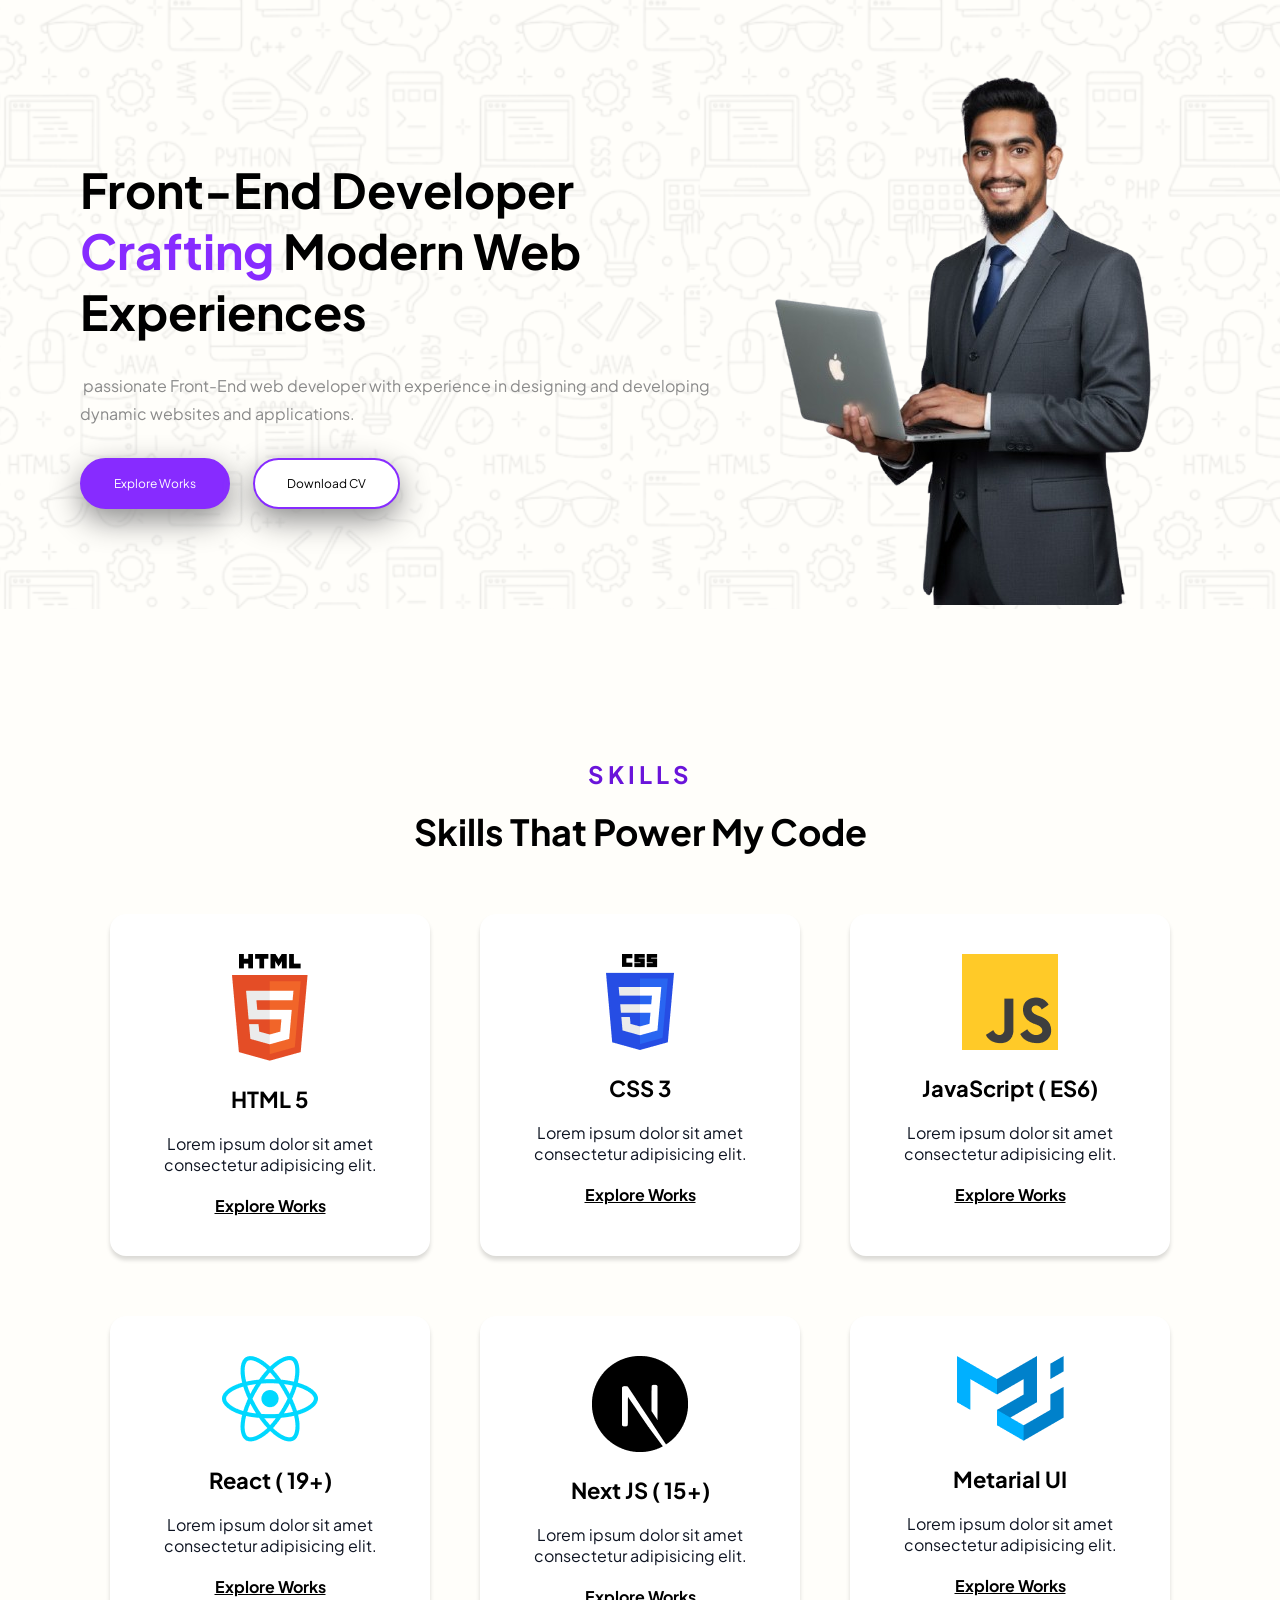
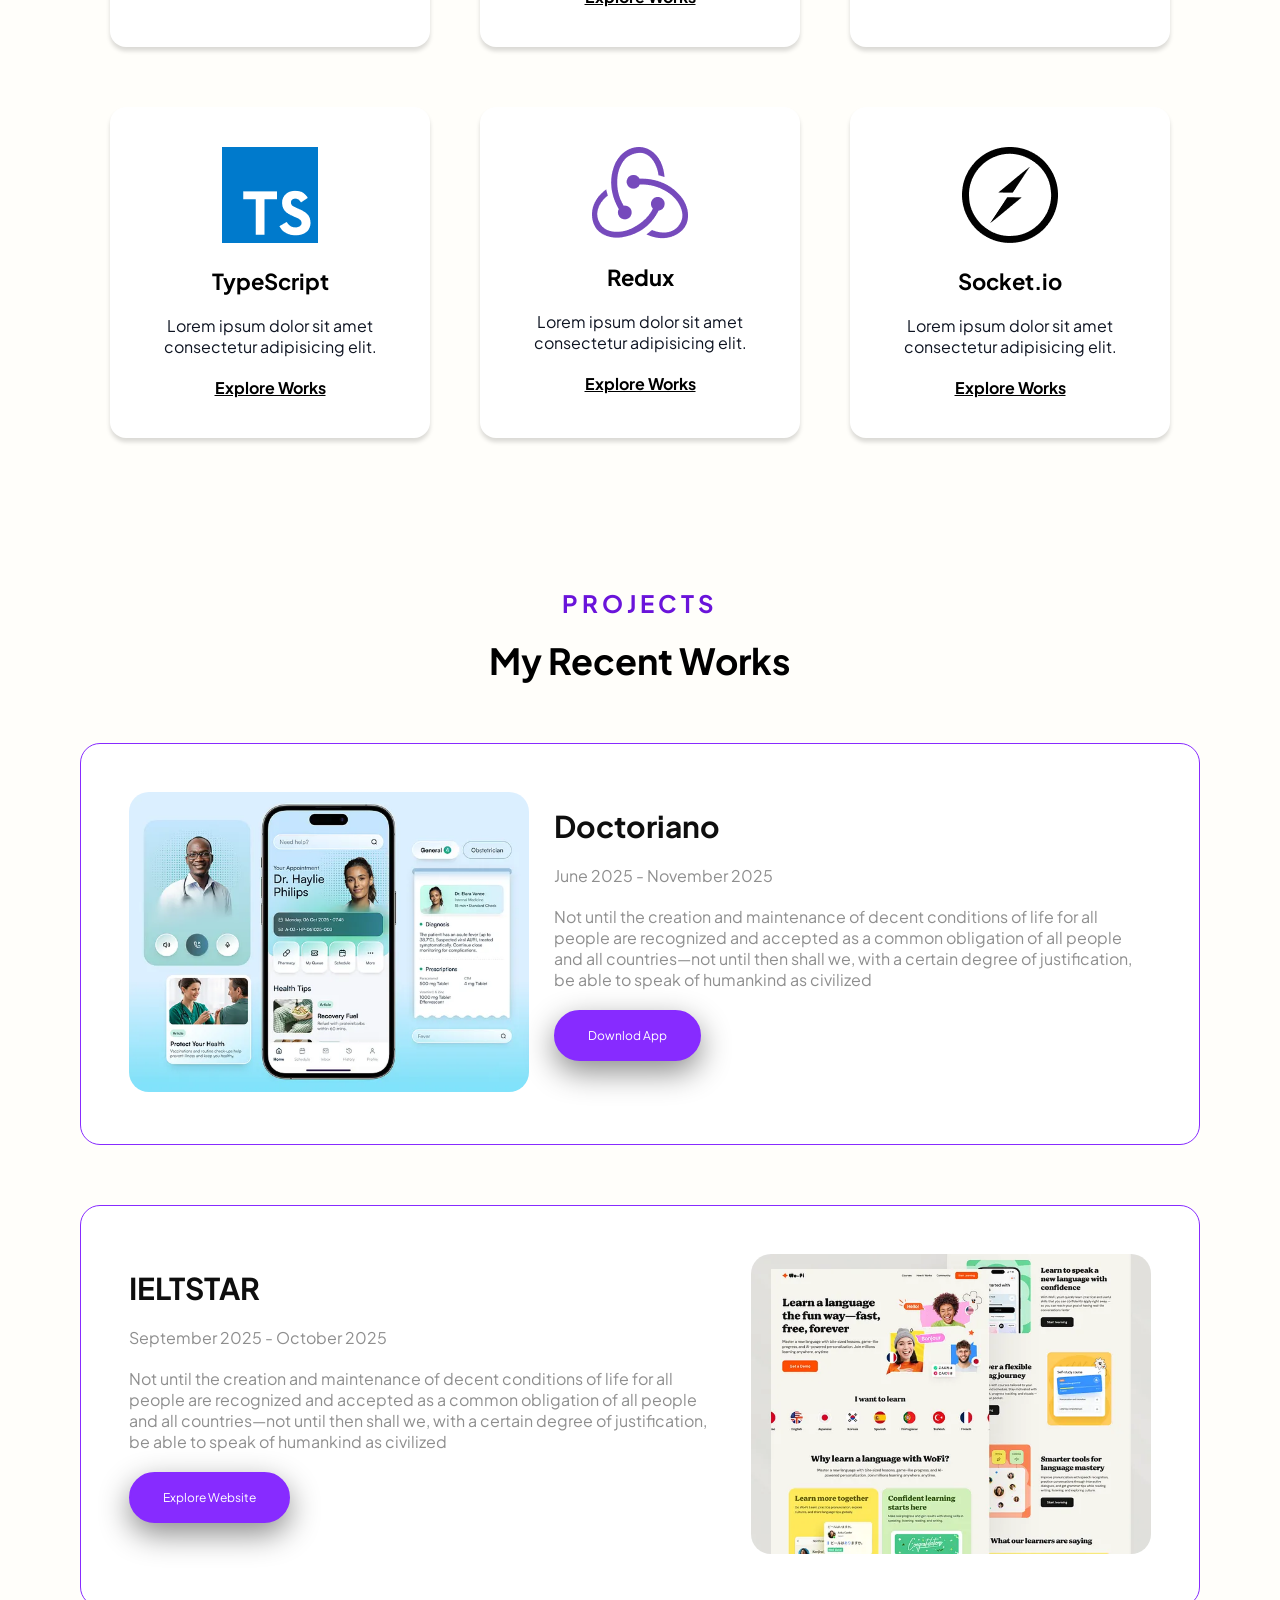
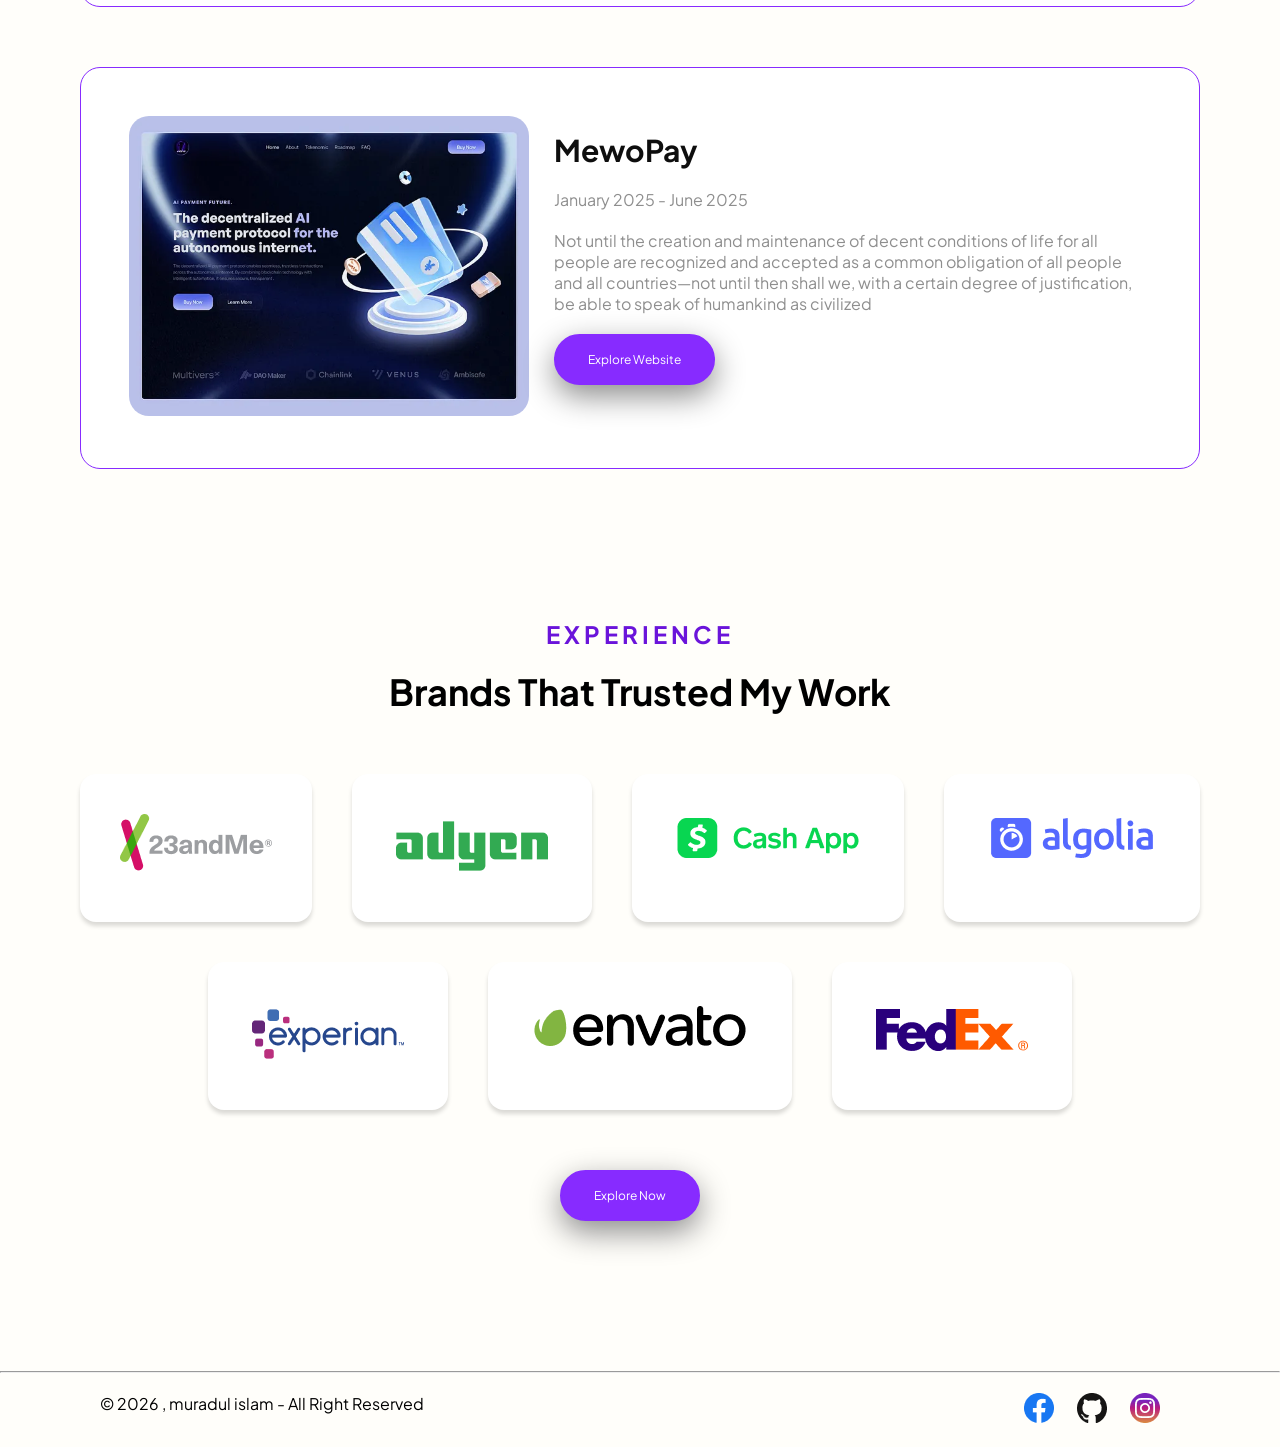
==== index.html @ f036a7f6 "./ added in CSS link" ====
<!doctype html>
<html lang="en">
  <head>
    <meta charset="UTF-8" />
    <meta name="viewport" content="width=device-width, initial-scale=1.0" />
    <title>Muradul Islam | Home</title>

    <link rel="preconnect" href="https://fonts.googleapis.com" />
    <link rel="preconnect" href="https://fonts.gstatic.com" crossorigin />
    <link
      href="https://fonts.googleapis.com/css2?family=Plus+Jakarta+Sans:ital,wght@0,200..800;1,200..800&display=swap"
      rel="stylesheet"
    />

    <link rel="stylesheet" href="./styles/style.css" />
  </head>
  <body>
    <!-- hero section -->

    <div id="hero">
      <div id="hero-container" class="container">
        <div id="hero-contant">
          <h1>
            Front-End Developer <span>Crafting</span> Modern Web Experiences
          </h1>

          <p>
             passionate Front-End web developer with experience in designing and
            developing dynamic websites and applications.
          </p>

          <div class="hero-btn">
            <button class="btn">Explore Works</button>
            <button class="btn btn-white">Download CV</button>
          </div>
        </div>

        <div id="hero-img">
          <img src="images/me.png" alt="" />
        </div>
      </div>
    </div>

    <!-- skill section -->

    <div id="skill">
      <div id="skill-container" class="container">
        <div class="heading">
          <h4>skills</h4>
          <h2>Skills That Power My Code</h2>
        </div>

        <div class="card-box">
          <div class="card">
            <img src="/images/html.png" alt="" />
            <h3>HTML 5</h3>
            <p>Lorem ipsum dolor sit amet consectetur adipisicing elit.</p>
            <a href="">Explore Works</a>
          </div>

          <div class="card">
            <img src="/images/css.png" alt="" />
            <h3>CSS 3</h3>
            <p>Lorem ipsum dolor sit amet consectetur adipisicing elit.</p>
            <a href="">Explore Works</a>
          </div>

          <div class="card">
            <img src="/images/js.png" alt="" />
            <h3>JavaScript ( ES6)</h3>
            <p>Lorem ipsum dolor sit amet consectetur adipisicing elit.</p>
            <a href="">Explore Works</a>
          </div>
        </div>

        <div class="card-box">
          <div class="card">
            <img src="/images/react.png" alt="" />
            <h3>React ( 19+)</h3>
            <p>Lorem ipsum dolor sit amet consectetur adipisicing elit.</p>
            <a href="">Explore Works</a>
          </div>

          <div class="card">
            <img src="/images/next.png" alt="" />
            <h3>Next JS ( 15+)</h3>
            <p>Lorem ipsum dolor sit amet consectetur adipisicing elit.</p>
            <a href="">Explore Works</a>
          </div>

          <div class="card">
            <img src="/images/mui.png" alt="" />
            <h3>Metarial UI</h3>
            <p>Lorem ipsum dolor sit amet consectetur adipisicing elit.</p>
            <a href="">Explore Works</a>
          </div>
        </div>

        <div class="card-box">
          <div class="card">
            <img src="/images/typescript.png" alt="" />
            <h3>TypeScript</h3>
            <p>Lorem ipsum dolor sit amet consectetur adipisicing elit.</p>
            <a href="">Explore Works</a>
          </div>

          <div class="card">
            <img src="/images/redux.png" alt="" />
            <h3>Redux</h3>
            <p>Lorem ipsum dolor sit amet consectetur adipisicing elit.</p>
            <a href="">Explore Works</a>
          </div>

          <div class="card">
            <img src="/images/socket.png" alt="" />
            <h3>Socket.io</h3>
            <p>Lorem ipsum dolor sit amet consectetur adipisicing elit.</p>
            <a href="">Explore Works</a>
          </div>
        </div>
      </div>
    </div>

    <!-- project section -->

    <div id="project">
      <div id="project-container" class="container">
        <div class="heading">
          <h4>Projects</h4>
          <h2>My Recent Works</h2>
        </div>

        <div class="project-box">
          <div class="project-card">
            <div class="project-img">
              <img src="/images/project-doctoriano.png" alt="" />
            </div>

            <div class="project-content">
              <h3>Doctoriano</h3>
              <p>June 2025 - November 2025</p>
              <p>
                Not until the creation and maintenance of decent conditions of
                life for all people are recognized and accepted as a common
                obligation of all people and all countries—not until then shall
                we, with a certain degree of justification, be able to speak of
                humankind as civilized
              </p>

              <button class="btn">Downlod App</button>
            </div>
          </div>

          <div class="project-card">
            <div class="project-content">
              <h3>IELTSTAR</h3>
              <p>September 2025 - October 2025</p>
              <p>
                Not until the creation and maintenance of decent conditions of
                life for all people are recognized and accepted as a common
                obligation of all people and all countries—not until then shall
                we, with a certain degree of justification, be able to speak of
                humankind as civilized
              </p>

              <button class="btn">Explore Website</button>
            </div>

            <div class="project-img">
              <img src="/images/project-ieltstar.png" alt="" />
            </div>
          </div>

          <div class="project-card">
            <div class="project-img">
              <img src="/images/project-mewopay.png" alt="" />
            </div>

            <div class="project-content">
              <h3>MewoPay</h3>
              <p>January 2025 - June 2025</p>
              <p>
                Not until the creation and maintenance of decent conditions of
                life for all people are recognized and accepted as a common
                obligation of all people and all countries—not until then shall
                we, with a certain degree of justification, be able to speak of
                humankind as civilized
              </p>

              <button class="btn">Explore Website</button>
            </div>
          </div>
        </div>
      </div>
    </div>

    <!-- experience section -->

    <div id="experience">
      <div id="experience-container" class="container">
        <div class="heading">
          <h4>Experience</h4>
          <h2>Brands That Trusted My Work</h2>
        </div>

        <div class="company-card">
          <div class="brands">
            <img src="/images/brands-1.png" alt="" />
          </div>
          <div class="brands">
            <img src="/images/brands-2.png" alt="" />
          </div>
          <div class="brands">
            <img src="/images/brands-3.png" alt="" />
          </div>
          <div class="brands">
            <img src="/images/brands-4.png" alt="" />
          </div>
          <div class="brands">
            <img src="/images/brands-5.png" alt="" />
          </div>
          <div class="brands">
            <img src="/images/brands-6.png" alt="" />
          </div>
          <div class="brands">
            <img src="/images/brands-7.png" alt="" />
          </div>
        </div>

        <div class="btn-container">
          <button class="btn">Explore Now</button>
        </div>
      </div>
    </div>

    <hr>
    <!-- footer section -->

    <div id="footer">
      <div id="footer-container" class="container">
        <div class="footer-p">
          <p>© 2026 , muradul islam - All Right Reserved</p>
        </div>

        <div class="footer-img">
          <img src="/images/icon-fb.png" alt="" />
          <img src="/images/icon-github.png" alt="" />
          <img src="/images/icon-instagram.png" alt="" />
        </div>
      </div>
    </div>
  </body>
</html>
---- styles/style.css ----
* {
    margin: 0px;
    padding: 0px;
    font-family: "Plus Jakarta Sans", sans-serif;
    box-sizing: border-box;
}

body {
    background-color: #FFFEFA;
    
}


/* common class */
.btn {
    padding: 16px 32px;
    background-color: #872BFF;
    border: none;
    border-radius: 28px;
    font-weight: 600px;
    font-size: 12px;
    color: white;
    box-shadow: 0 11px 31px 0 #8C8C8C;
    cursor: pointer;
    margin-right: 20px;
    border: 2px solid #872BFF;

    transition: all 0.5s;
}

.btn:hover {
    background-color: white;
    color: black;
    
}


.btn-white {
    background-color: white;
    color: black;
    border: 2px solid #872BFF;
}


.container {
    width: 87.5%;
    margin: 0 auto;
}

.heading {
    margin-bottom: 60px;
    text-align: center;
}

.heading h4 {
    font-weight: 300px;
    font-size: 24px;
    color: #6A14DA;
    letter-spacing: 4px;
    text-transform: uppercase;
    margin-bottom: 20px;
}

.heading h2 {
    font-weight: bold;
    font-size: 36px;
}


.card-box {
    display: flex;
    justify-content: space-evenly;
    gap: 20px;
    margin-bottom: 60px;
}


.card {
    background-color: white;
    /* border: 1px solid red; */
    padding: 40px;
    text-align: center;
    width: 320px;
    box-shadow: 0 4px 4px #00000025;
    border-radius: 16px;

}

.card *{
    margin-bottom: 20px;
}

.card h3 {
    font-weight: bolder;
    font-size: 22px;
}

.card p {
    font-size: 16px;
    color: #0D1321;
}

.card a {
    color: black;
    font-weight: bold;
}

.project-card {
    display: flex;
    padding: 48px;
    align-items: center;
    gap: 25px;
    background-color: white;
    border: 1px solid #872BFF;
    border-radius: 20px;
    margin-bottom: 60px;
}

.project-img img {
    width: 400px;
    border-radius: 20px;
}

.project-content h3 {
    font-size: 30px;
    font-weight: bold;
    color: #0E0E0E;
}

.project-content p {
    color: #0E0E0E78;
}

.project-content * {
    margin-bottom: 20px;
}

.brands {
    padding: 40px;
    background-color: white;
    box-shadow: 0 4px 4px #00000025;
    border-radius: 16px;
    
    
}



#hero {
    /* margin */
    margin-bottom: 150px;

    /* padding */
    padding-top: 20px;
    background-image: url("/images/Hero-bg.png");
    background-size: 700px;
}

#hero-container {
    display: flex;
    align-items: end;
    justify-content: space-between;
    width: 87.5%;
    gap: 20px;
    /* background: yellow;
    margin-left: auto;
    margin-right: auto; */
    margin: 0 auto;
    padding-right: 20px;
}

#hero-contant {
    padding-bottom: 100px;
}   

#hero-contant h1 {
    font-size: 48px;
    margin-bottom: 30px;
    
}

#hero-contant h1 span {
    color: #872BFF;
}

#hero-contant p {
    font-size: 16px;
    font-weight: 600px;
    line-height: 28px;
    color: #8A8A8A;
    margin-bottom: 30px;
}

#hero-contant img {
    width: 500px;
    vertical-align: middle;
}

#skill ,#project ,#experience {
    margin-bottom: 150px;
}

#footer-container {
    display: flex;
    justify-content: space-between;
    padding: 20px;
}

.company-card {
    display: flex;
    gap: 40px;
    justify-content: center;
    flex-wrap: wrap;
}

.btn-container {
    text-align: center;
    margin-top: 60px;
    
}

.footer-img img {
    margin-right: 20px;
}
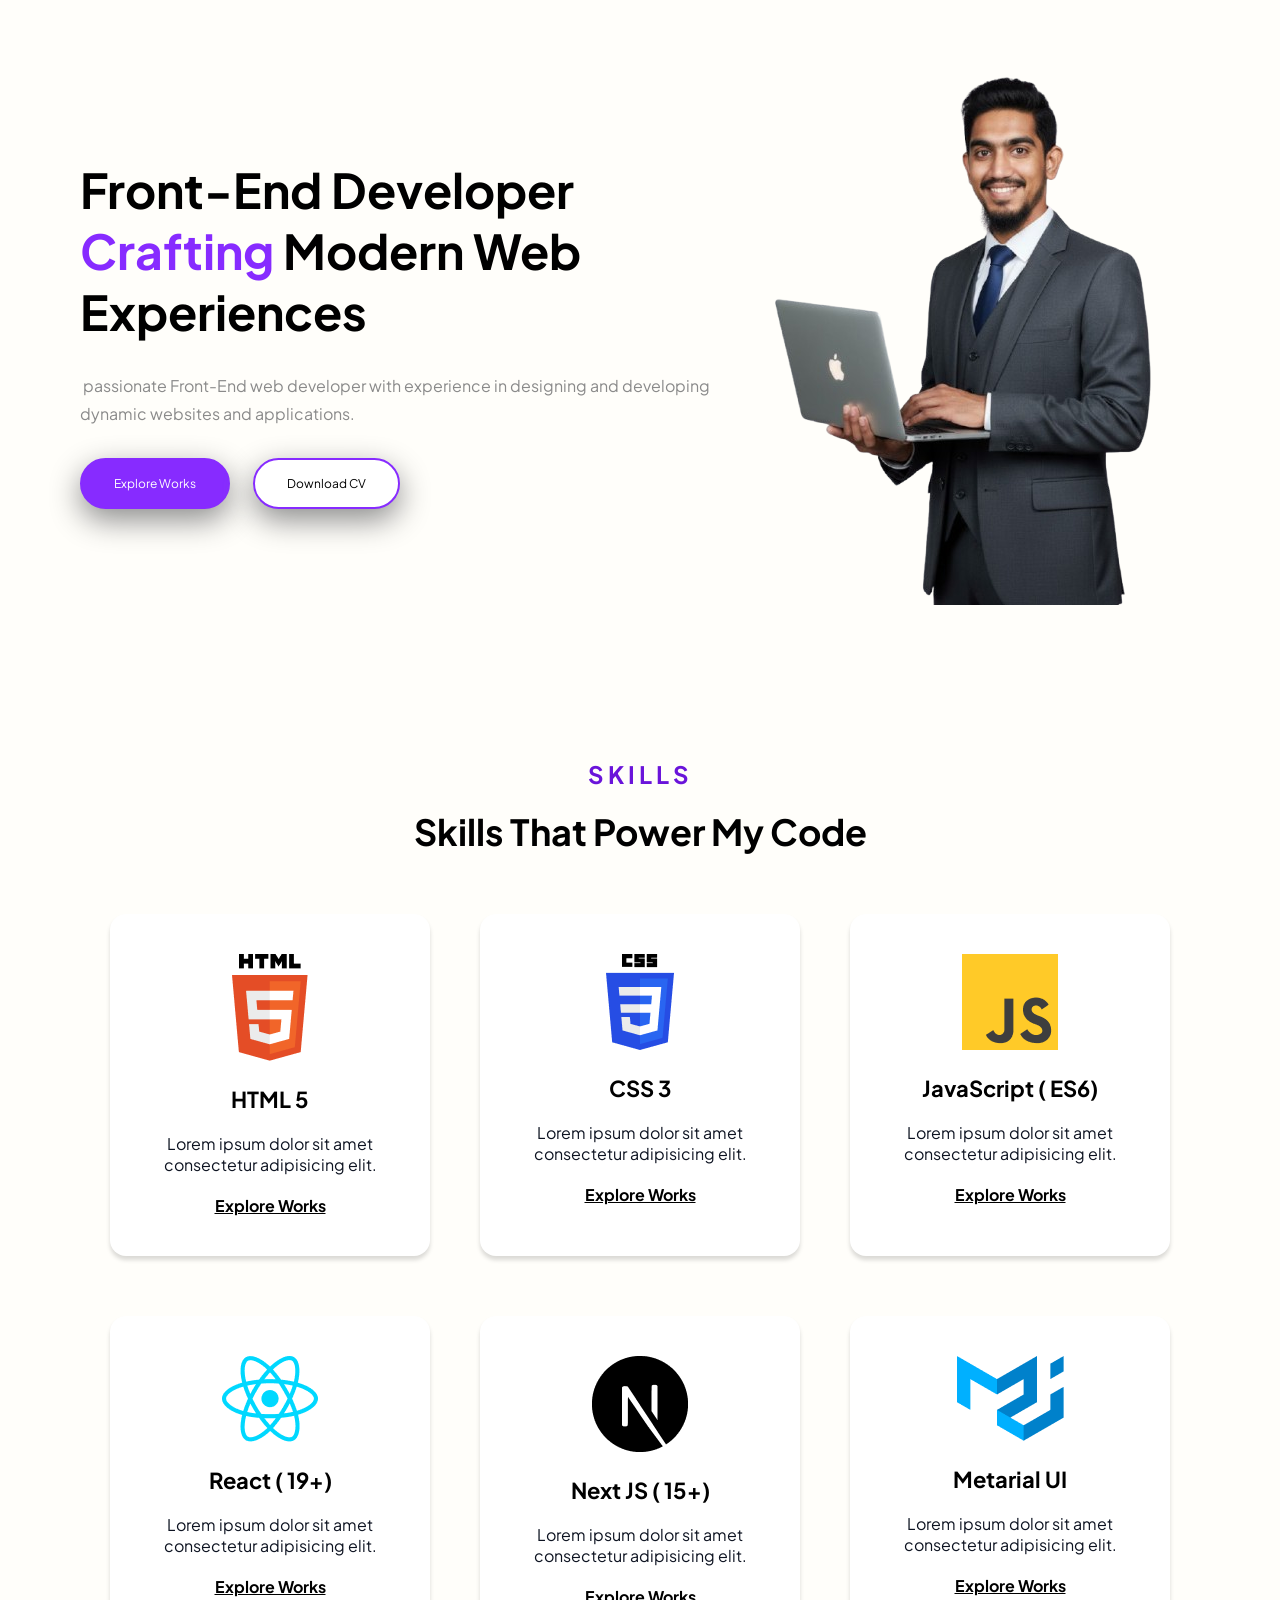
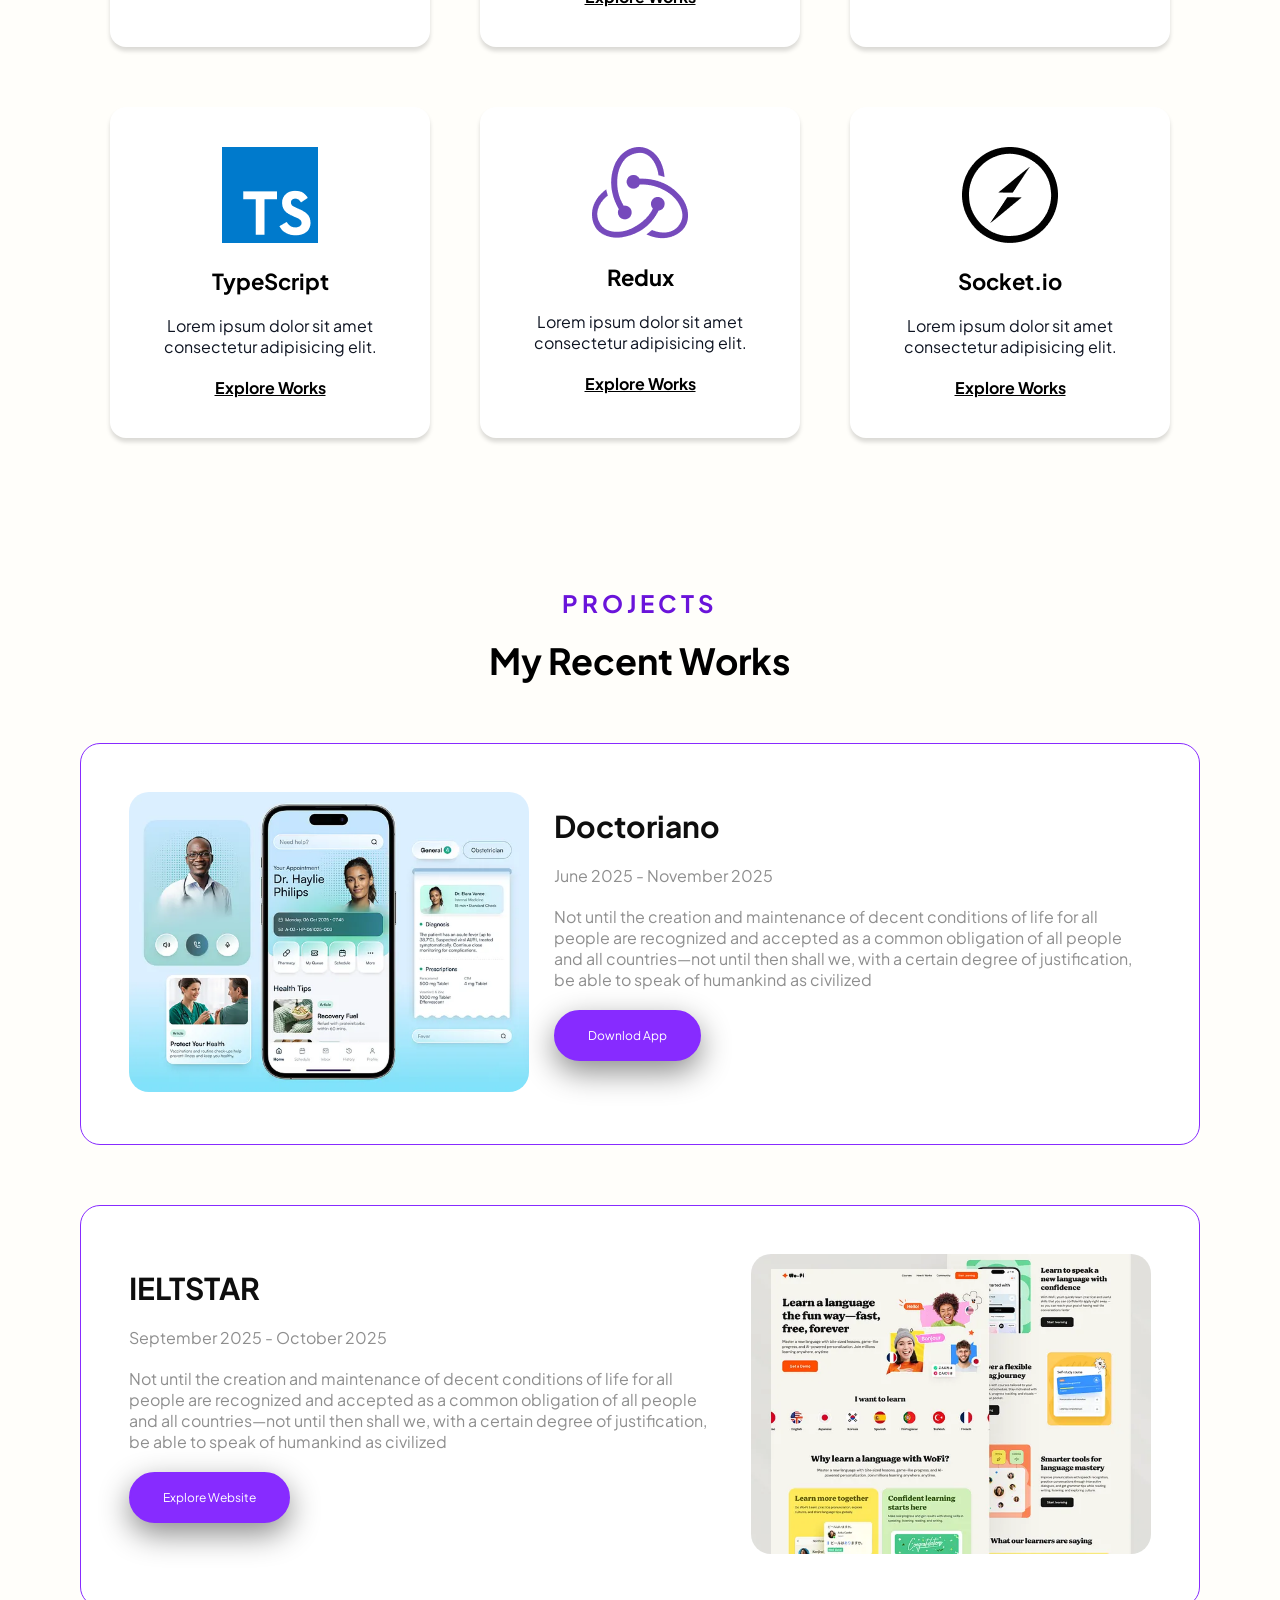
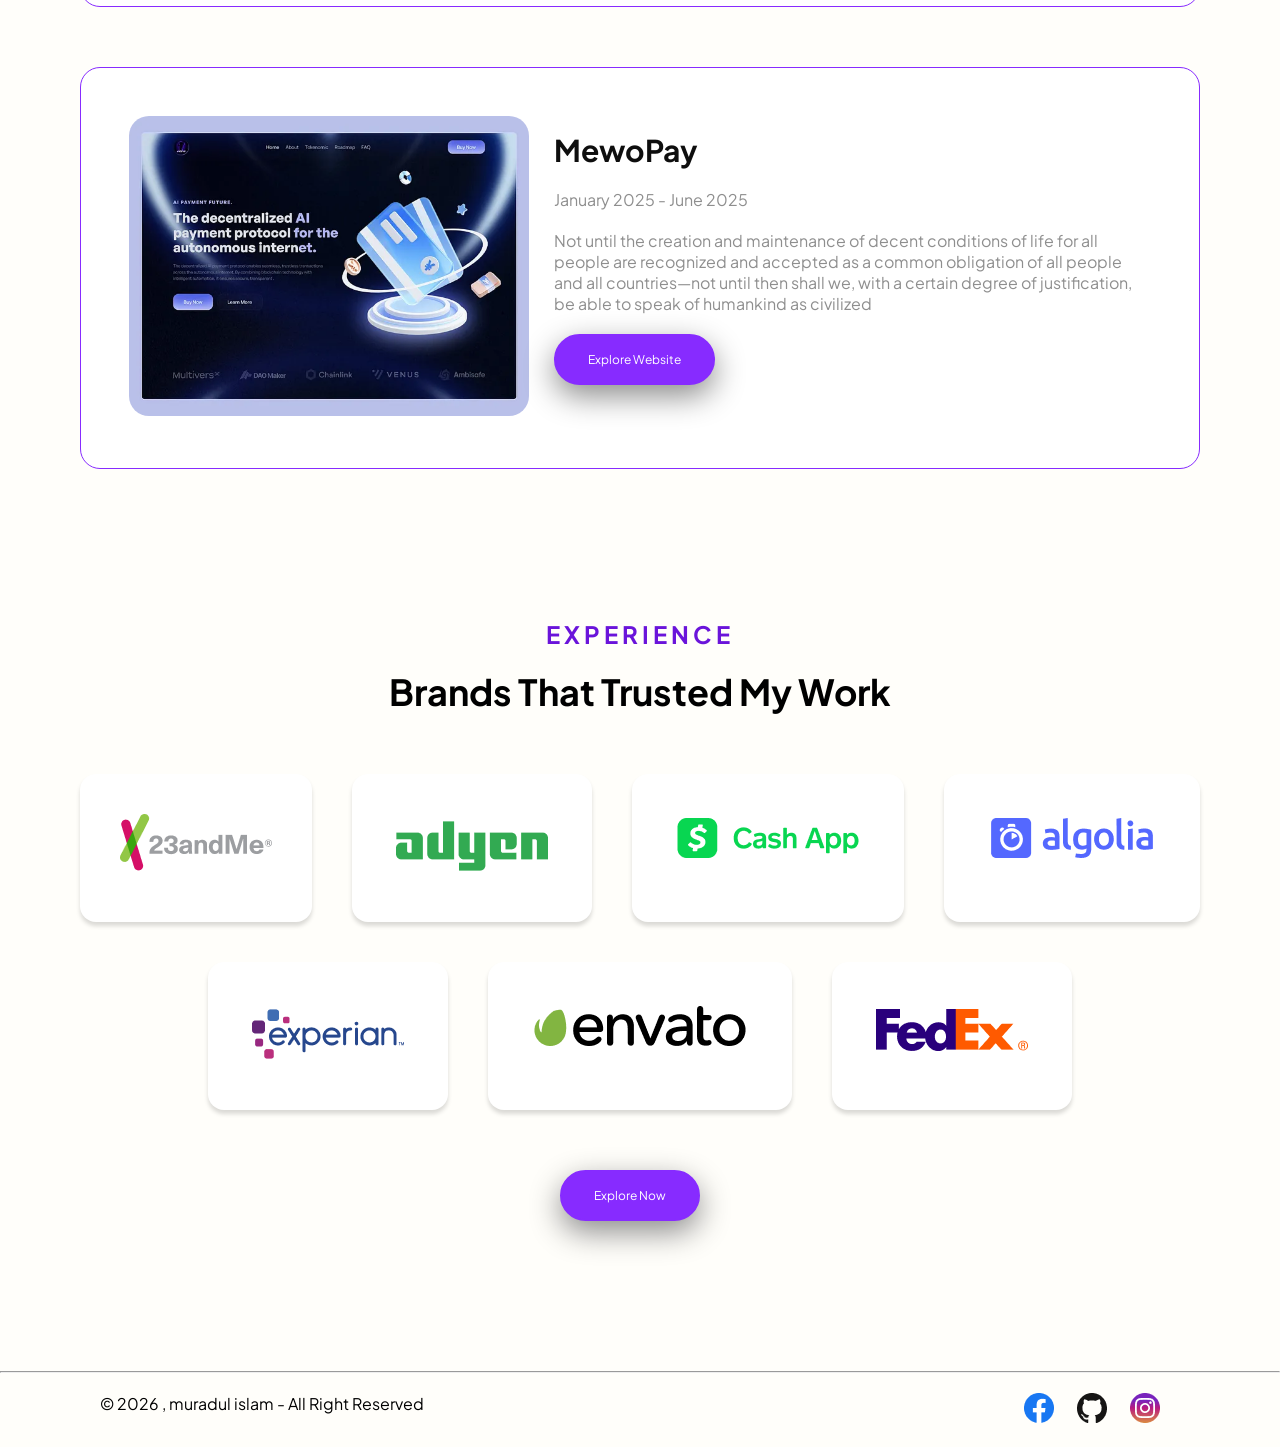
==== commit f4855e9f: "./ added hero-bg" ====
--- a/index.html
+++ b/index.html
@@ -36,7 +36,7 @@
         </div>
 
         <div id="hero-img">
-          <img src="images/me.png" alt="" />
+          <img src="./images/me.png" alt="" />
         </div>
       </div>
     </div>
@@ -52,21 +52,21 @@
 
         <div class="card-box">
           <div class="card">
-            <img src="/images/html.png" alt="" />
+            <img src="./images/html.png" alt="" />
             <h3>HTML 5</h3>
             <p>Lorem ipsum dolor sit amet consectetur adipisicing elit.</p>
             <a href="">Explore Works</a>
           </div>
 
           <div class="card">
-            <img src="/images/css.png" alt="" />
+            <img src="./images/css.png" alt="" />
             <h3>CSS 3</h3>
             <p>Lorem ipsum dolor sit amet consectetur adipisicing elit.</p>
             <a href="">Explore Works</a>
           </div>
 
           <div class="card">
-            <img src="/images/js.png" alt="" />
+            <img src="./images/js.png" alt="" />
             <h3>JavaScript ( ES6)</h3>
             <p>Lorem ipsum dolor sit amet consectetur adipisicing elit.</p>
             <a href="">Explore Works</a>
@@ -75,21 +75,21 @@
 
         <div class="card-box">
           <div class="card">
-            <img src="/images/react.png" alt="" />
+            <img src="./images/react.png" alt="" />
             <h3>React ( 19+)</h3>
             <p>Lorem ipsum dolor sit amet consectetur adipisicing elit.</p>
             <a href="">Explore Works</a>
           </div>
 
           <div class="card">
-            <img src="/images/next.png" alt="" />
+            <img src="./images/next.png" alt="" />
             <h3>Next JS ( 15+)</h3>
             <p>Lorem ipsum dolor sit amet consectetur adipisicing elit.</p>
             <a href="">Explore Works</a>
           </div>
 
           <div class="card">
-            <img src="/images/mui.png" alt="" />
+            <img src="./images/mui.png" alt="" />
             <h3>Metarial UI</h3>
             <p>Lorem ipsum dolor sit amet consectetur adipisicing elit.</p>
             <a href="">Explore Works</a>
@@ -98,21 +98,21 @@
 
         <div class="card-box">
           <div class="card">
-            <img src="/images/typescript.png" alt="" />
+            <img src="./images/typescript.png" alt="" />
             <h3>TypeScript</h3>
             <p>Lorem ipsum dolor sit amet consectetur adipisicing elit.</p>
             <a href="">Explore Works</a>
           </div>
 
           <div class="card">
-            <img src="/images/redux.png" alt="" />
+            <img src="./images/redux.png" alt="" />
             <h3>Redux</h3>
             <p>Lorem ipsum dolor sit amet consectetur adipisicing elit.</p>
             <a href="">Explore Works</a>
           </div>
 
           <div class="card">
-            <img src="/images/socket.png" alt="" />
+            <img src="./images/socket.png" alt="" />
             <h3>Socket.io</h3>
             <p>Lorem ipsum dolor sit amet consectetur adipisicing elit.</p>
             <a href="">Explore Works</a>
@@ -133,7 +133,7 @@
         <div class="project-box">
           <div class="project-card">
             <div class="project-img">
-              <img src="/images/project-doctoriano.png" alt="" />
+              <img src="./images/project-doctoriano.png" alt="" />
             </div>
 
             <div class="project-content">
@@ -167,13 +167,13 @@
             </div>
 
             <div class="project-img">
-              <img src="/images/project-ieltstar.png" alt="" />
+              <img src="./images/project-ieltstar.png" alt="" />
             </div>
           </div>
 
           <div class="project-card">
             <div class="project-img">
-              <img src="/images/project-mewopay.png" alt="" />
+              <img src="./images/project-mewopay.png" alt="" />
             </div>
 
             <div class="project-content">
@@ -205,25 +205,25 @@
 
         <div class="company-card">
           <div class="brands">
-            <img src="/images/brands-1.png" alt="" />
-          </div>
-          <div class="brands">
-            <img src="/images/brands-2.png" alt="" />
-          </div>
-          <div class="brands">
-            <img src="/images/brands-3.png" alt="" />
-          </div>
-          <div class="brands">
-            <img src="/images/brands-4.png" alt="" />
-          </div>
-          <div class="brands">
-            <img src="/images/brands-5.png" alt="" />
-          </div>
-          <div class="brands">
-            <img src="/images/brands-6.png" alt="" />
-          </div>
-          <div class="brands">
-            <img src="/images/brands-7.png" alt="" />
+            <img src="./images/brands-1.png" alt="" />
+          </div>
+          <div class="brands">
+            <img src="./images/brands-2.png" alt="" />
+          </div>
+          <div class="brands">
+            <img src="./images/brands-3.png" alt="" />
+          </div>
+          <div class="brands">
+            <img src="./images/brands-4.png" alt="" />
+          </div>
+          <div class="brands">
+            <img src="./images/brands-5.png" alt="" />
+          </div>
+          <div class="brands">
+            <img src="./images/brands-6.png" alt="" />
+          </div>
+          <div class="brands">
+            <img src="./images/brands-7.png" alt="" />
           </div>
         </div>
 
@@ -243,9 +243,9 @@
         </div>
 
         <div class="footer-img">
-          <img src="/images/icon-fb.png" alt="" />
-          <img src="/images/icon-github.png" alt="" />
-          <img src="/images/icon-instagram.png" alt="" />
+          <img src="./images/icon-fb.png" alt="" />
+          <img src="./images/icon-github.png" alt="" />
+          <img src="./images/icon-instagram.png" alt="" />
         </div>
       </div>
     </div>
--- a/styles/style.css
+++ b/styles/style.css
@@ -153,7 +153,7 @@
 
     /* padding */
     padding-top: 20px;
-    background-image: url("/images/Hero-bg.png");
+    background-image: url("./images/Hero-bg.png");
     background-size: 700px;
 }
 
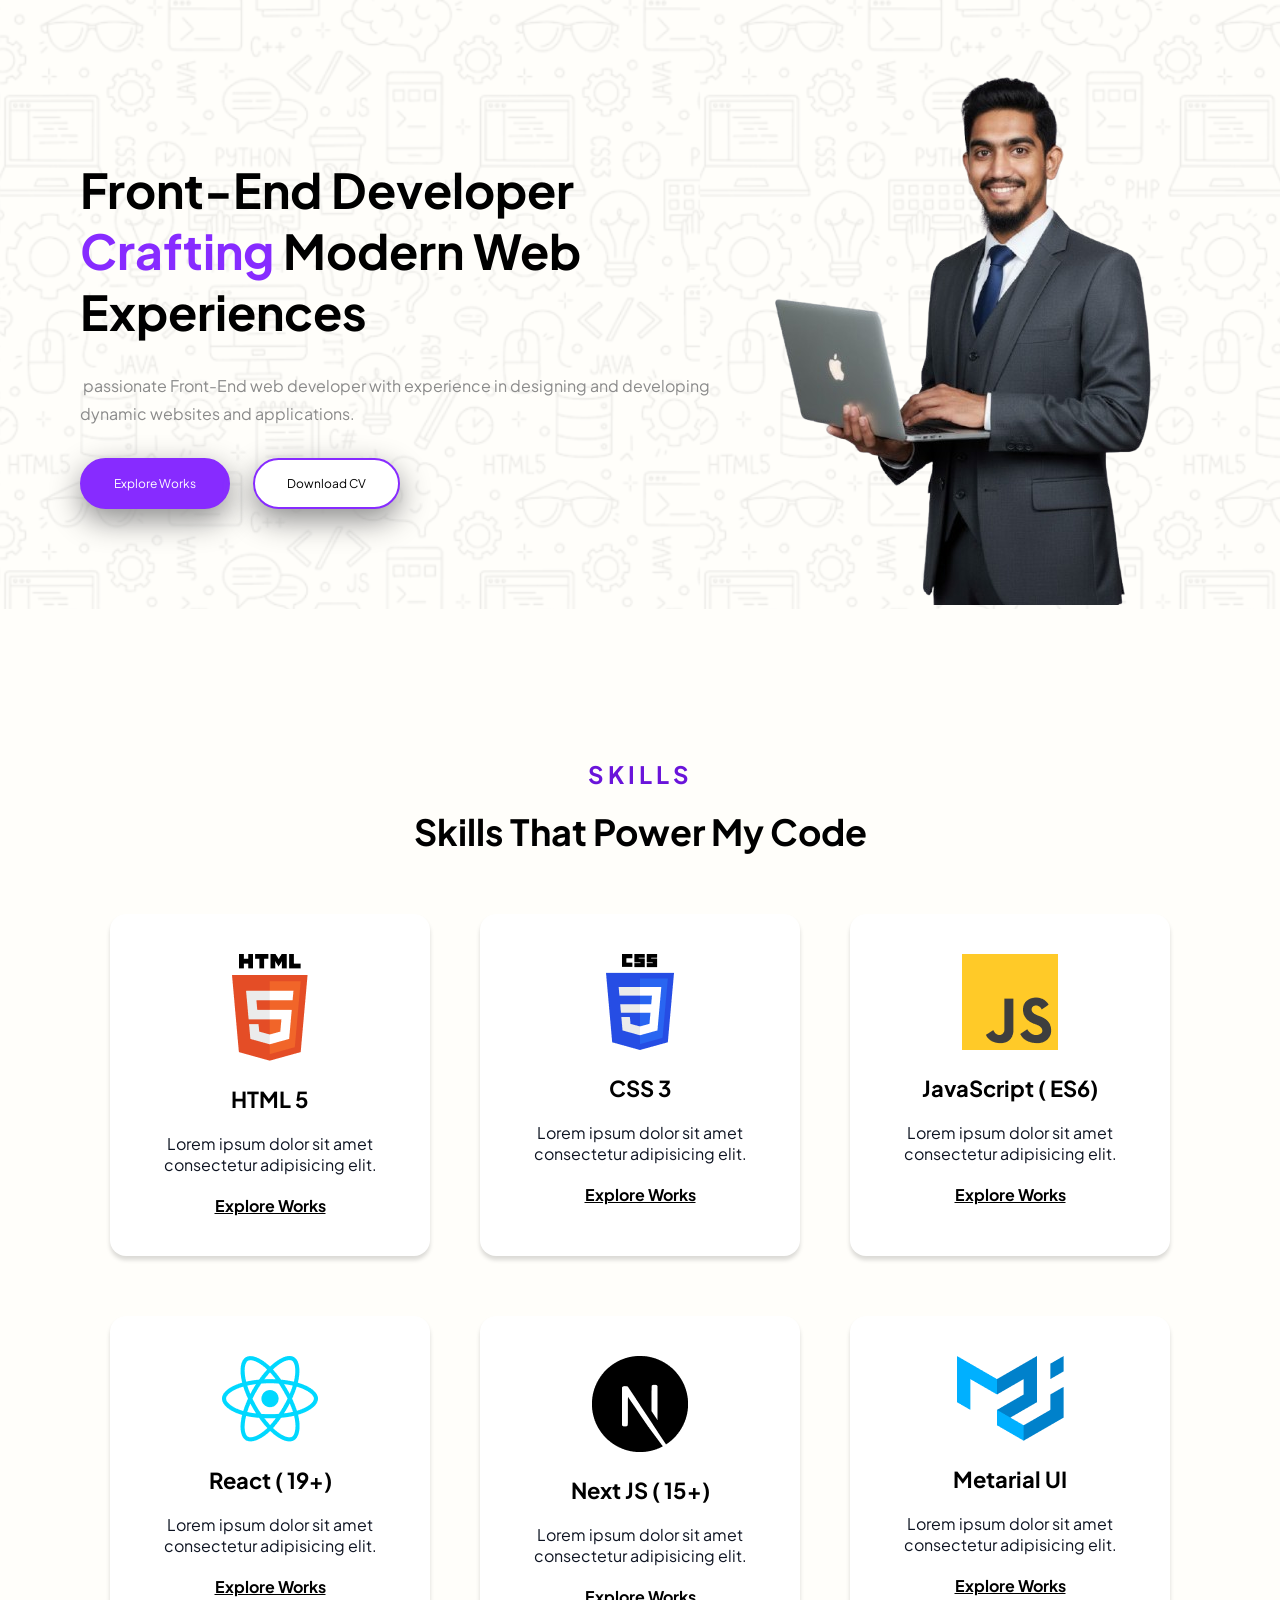
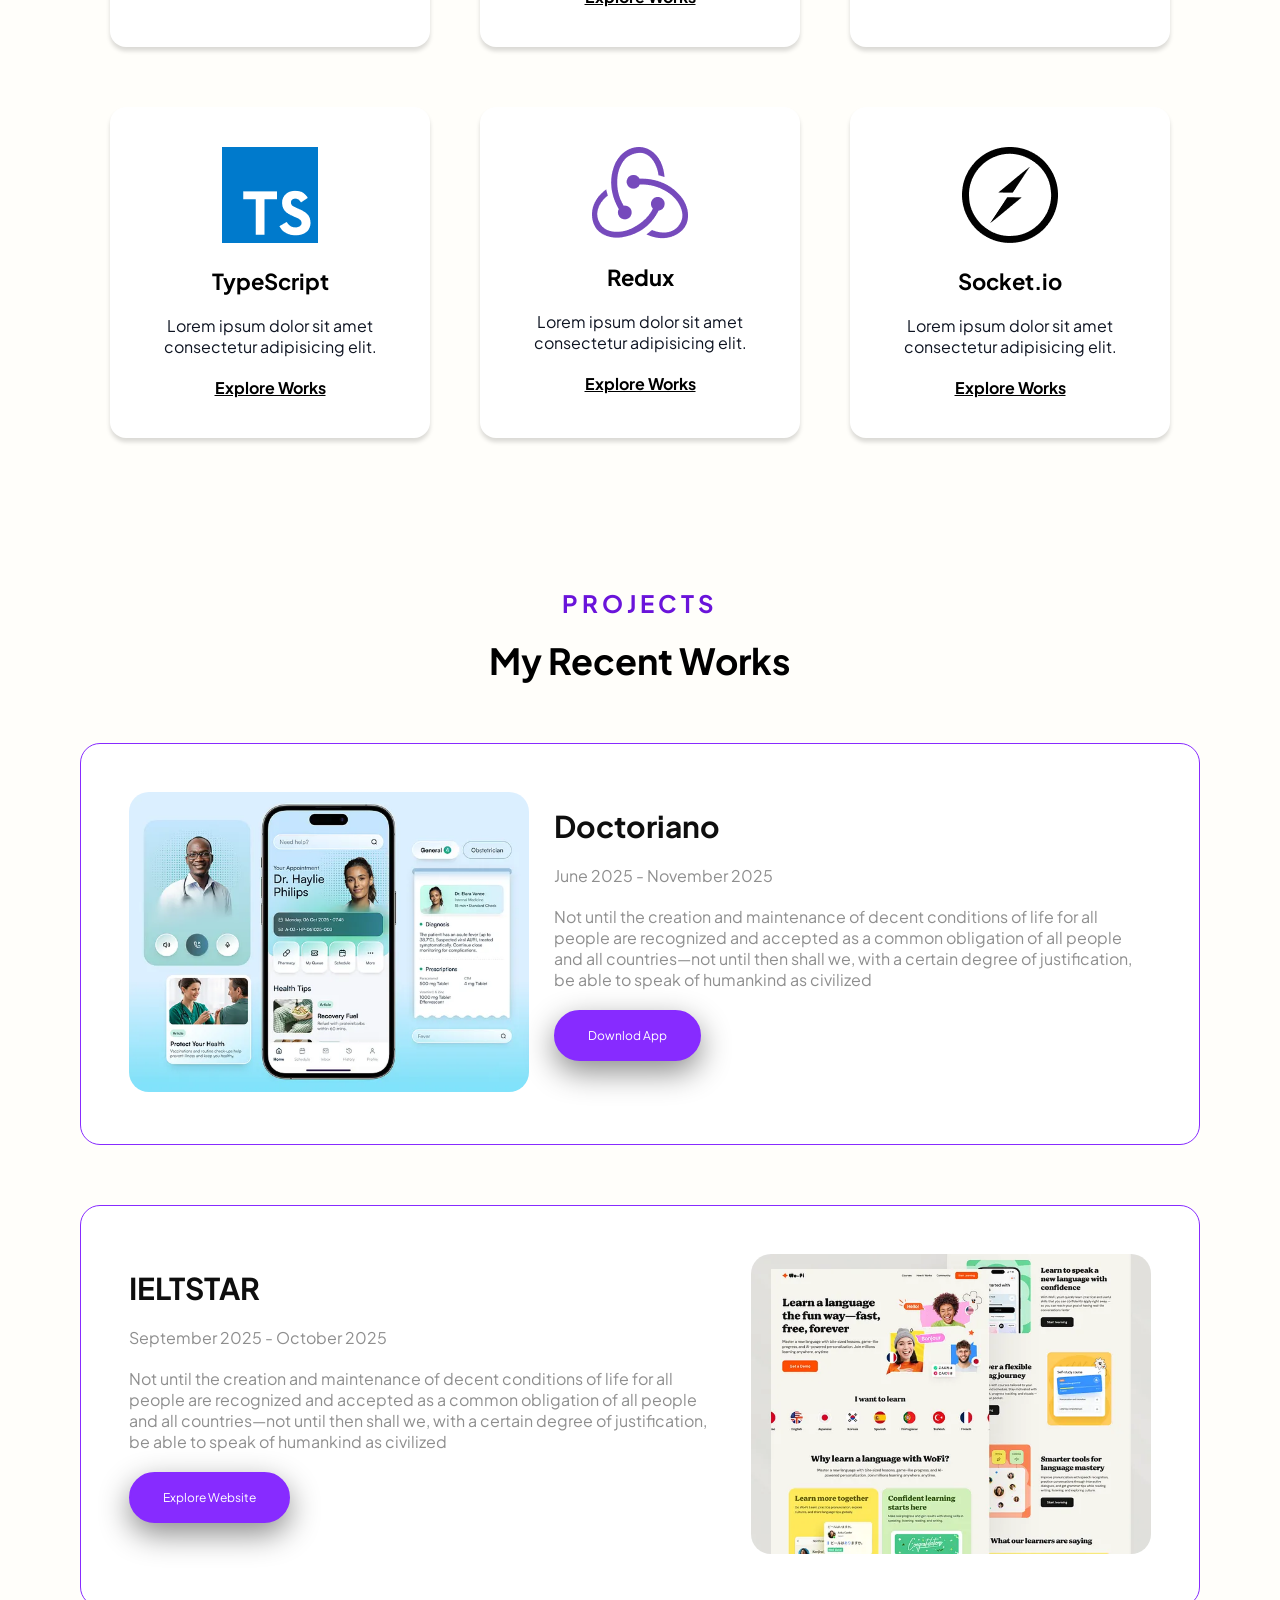
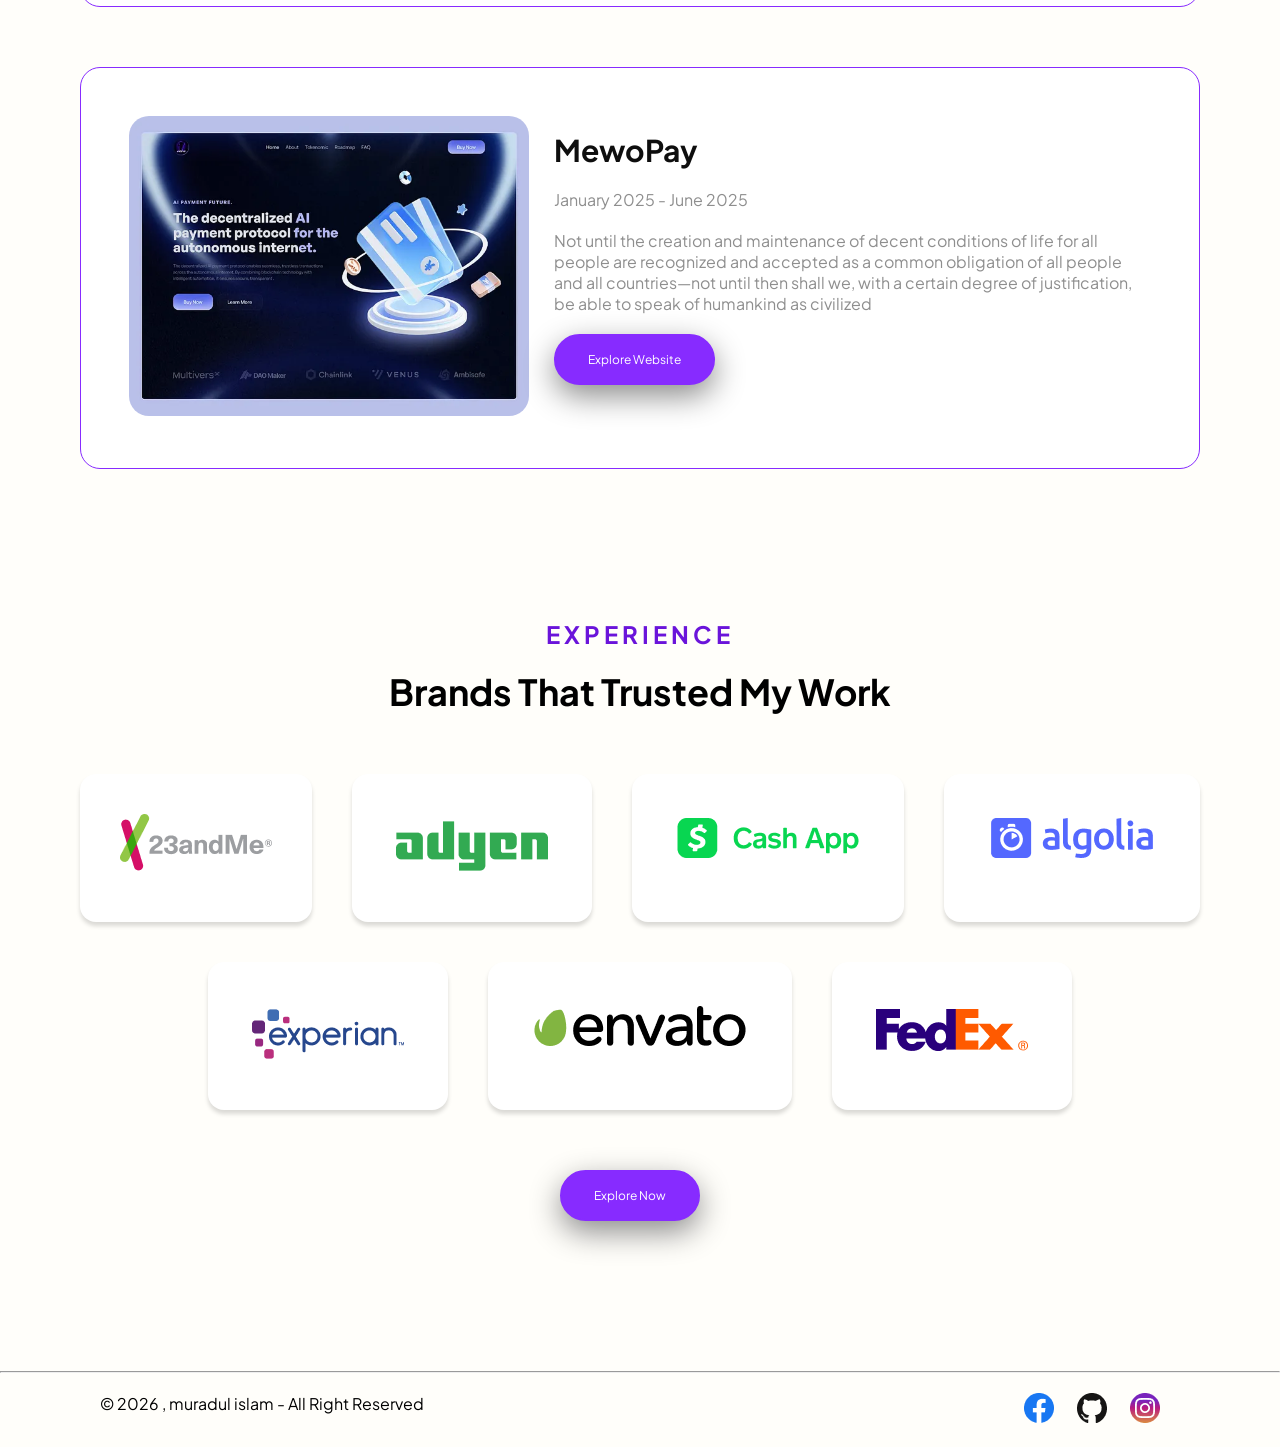
==== commit 1369f5b1: "br added after developer in hero section" ====
--- a/index.html
+++ b/index.html
@@ -21,7 +21,8 @@
       <div id="hero-container" class="container">
         <div id="hero-contant">
           <h1>
-            Front-End Developer <span>Crafting</span> Modern Web Experiences
+            Front-End Developer <br>
+             <span>Crafting</span> Modern Web Experiences
           </h1>
 
           <p>
--- a/styles/style.css
+++ b/styles/style.css
@@ -153,7 +153,7 @@
 
     /* padding */
     padding-top: 20px;
-    background-image: url("./images/Hero-bg.png");
+    background: url("../images/Hero-bg.png");
     background-size: 700px;
 }
 
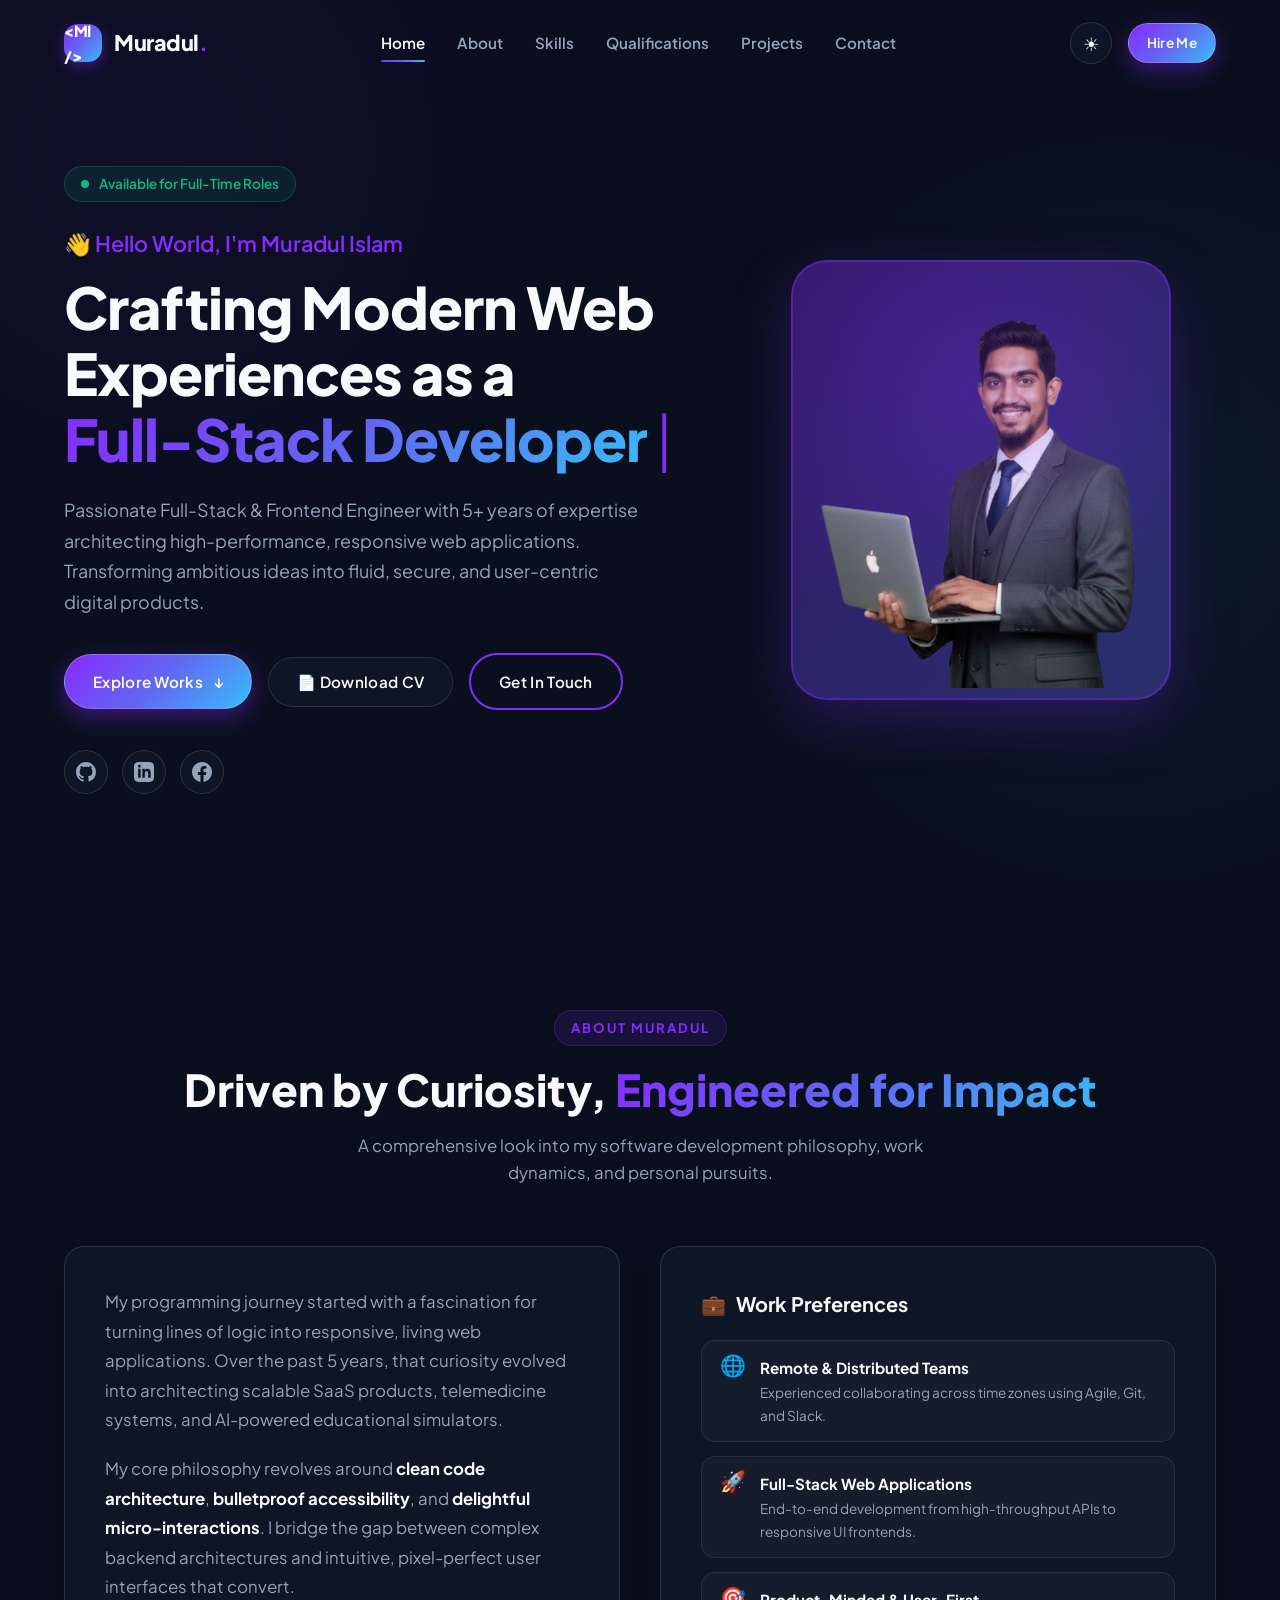
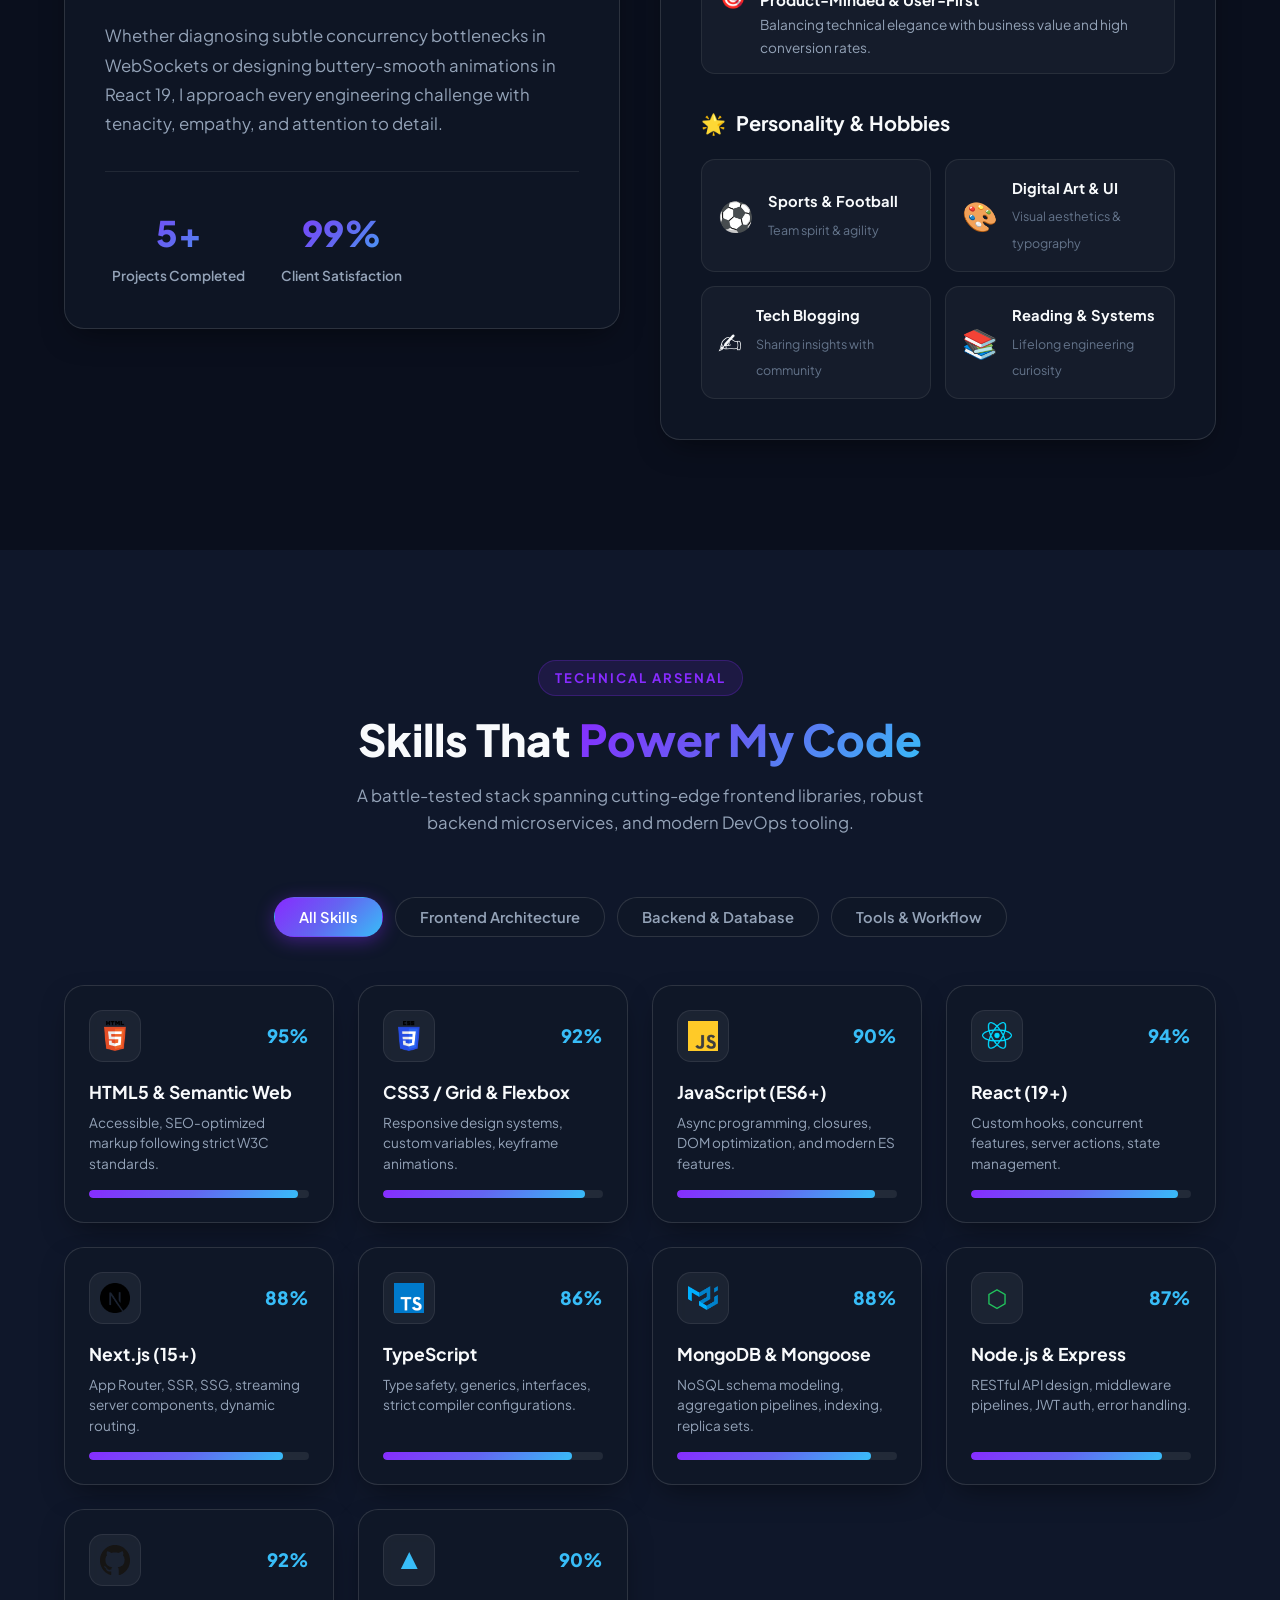
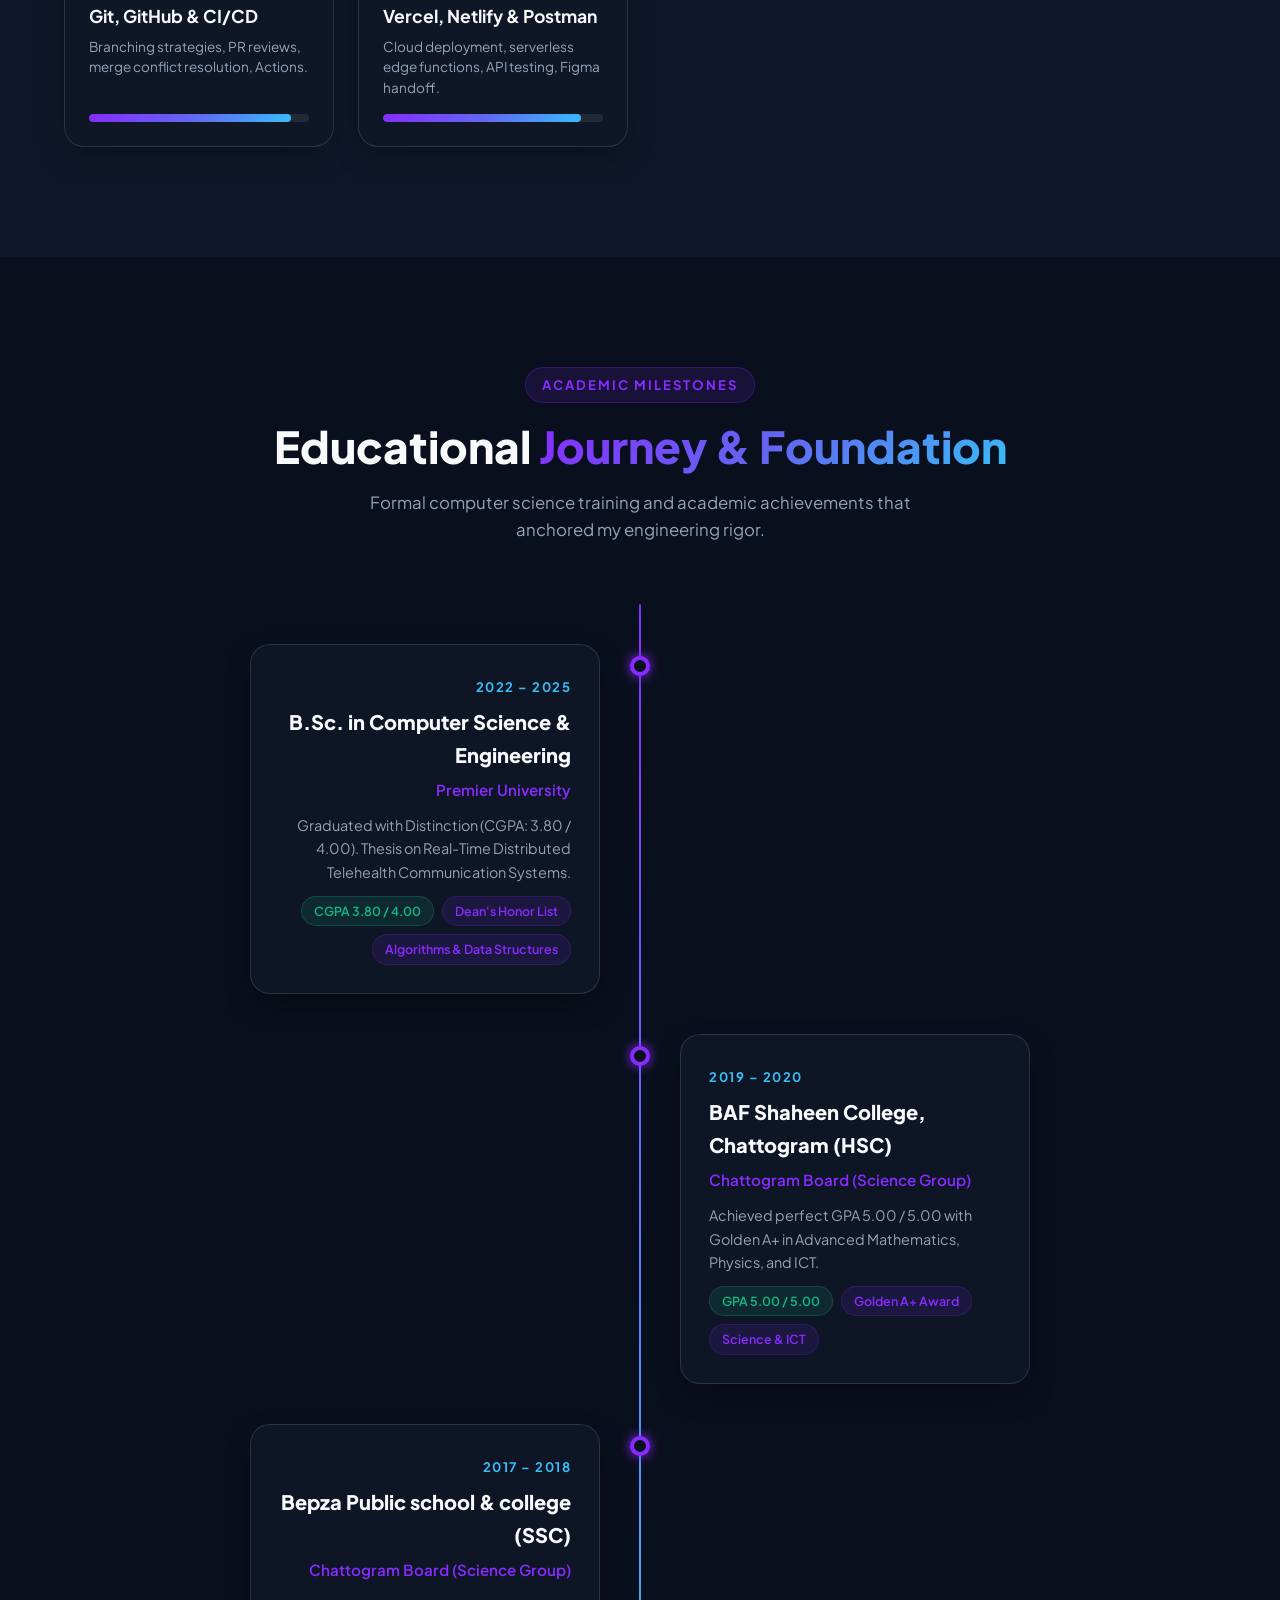
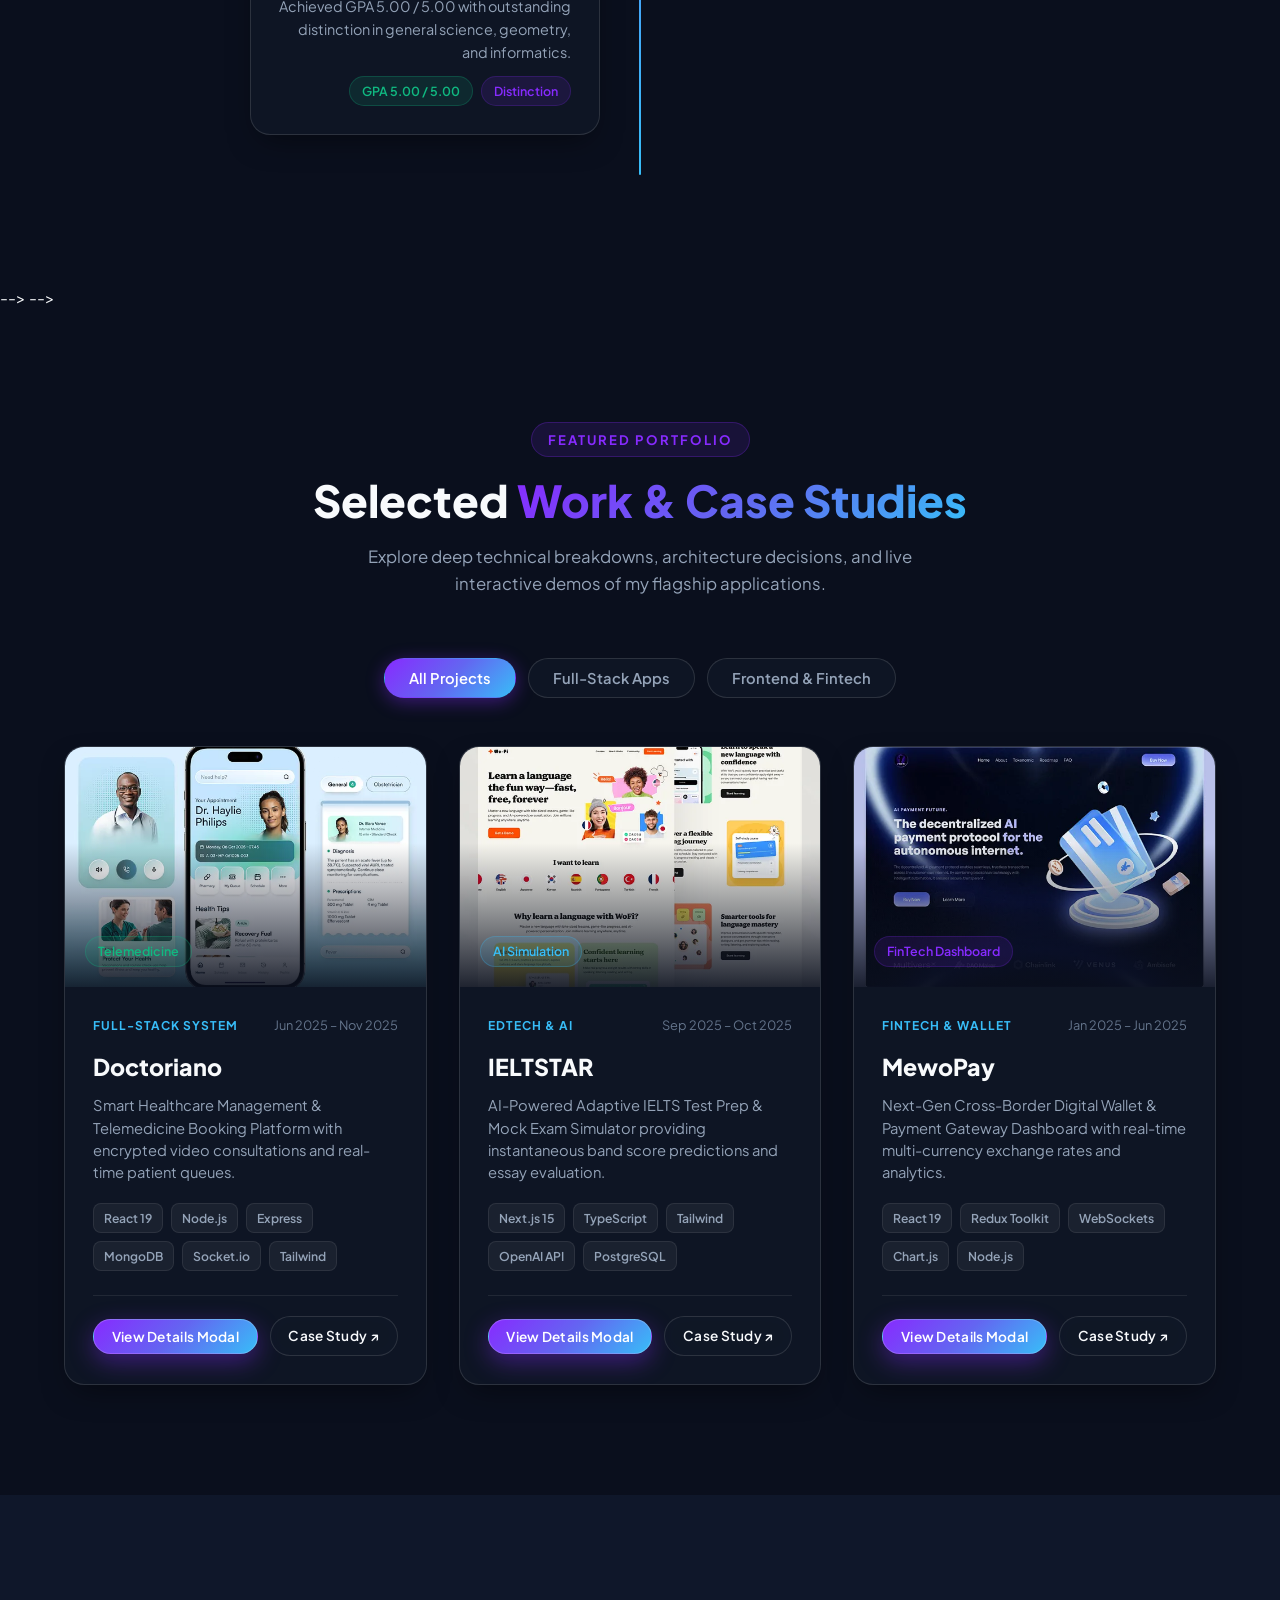
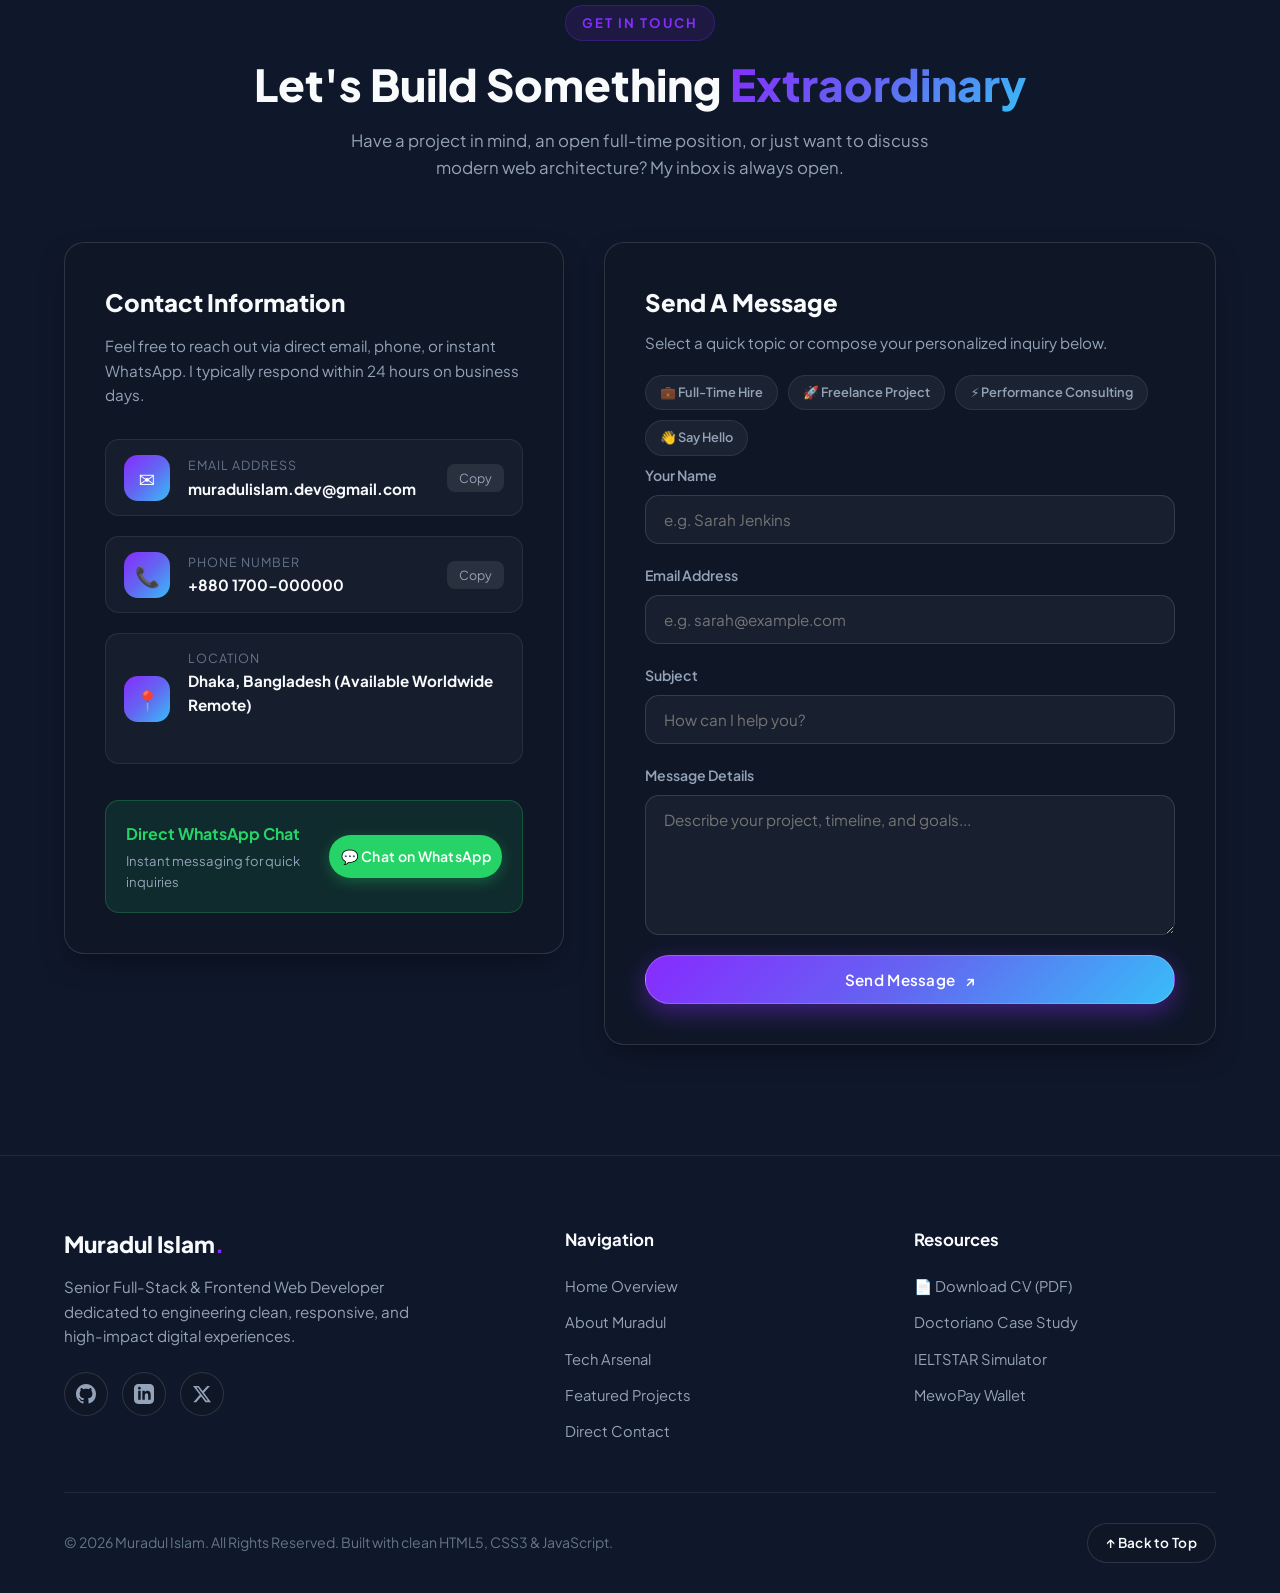
==== commit 79c8eee9: "first commit" ====
--- a/index.html
+++ b/index.html
@@ -1,254 +1,1136 @@
 <!doctype html>
-<html lang="en">
-  <head>
-    <meta charset="UTF-8" />
-    <meta name="viewport" content="width=device-width, initial-scale=1.0" />
-    <title>Muradul Islam | Home</title>
-
-    <link rel="preconnect" href="https://fonts.googleapis.com" />
-    <link rel="preconnect" href="https://fonts.gstatic.com" crossorigin />
-    <link
-      href="https://fonts.googleapis.com/css2?family=Plus+Jakarta+Sans:ital,wght@0,200..800;1,200..800&display=swap"
-      rel="stylesheet"
-    />
-
-    <link rel="stylesheet" href="./styles/style.css" />
-  </head>
-  <body>
-    <!-- hero section -->
-
-    <div id="hero">
-      <div id="hero-container" class="container">
-        <div id="hero-contant">
-          <h1>
-            Front-End Developer <br>
-             <span>Crafting</span> Modern Web Experiences
-          </h1>
-
+<html lang="en" data-theme="dark">
+
+<head>
+  <meta charset="UTF-8" />
+  <meta name="viewport" content="width=device-width, initial-scale=1.0" />
+  <title>Muradul Islam | Senior Full-Stack & Frontend Web Developer</title>
+  <meta name="description"
+    content="Portfolio of Muradul Islam - Senior Full-Stack & Frontend Developer specializing in React 19, Next.js 15, TypeScript, Node.js, and high-performance modern web experiences." />
+  <meta name="keywords"
+    content="Muradul Islam, Full Stack Developer, Frontend Developer, React, Next.js, Node.js, Web Development Portfolio" />
+  <meta name="author" content="Muradul Islam" />
+
+  <!-- Open Graph / Social Sharing Meta -->
+  <meta property="og:title" content="Muradul Islam | Senior Full-Stack Developer" />
+  <meta property="og:description"
+    content="Crafting high-converting, modern, and accessible web experiences with React, Next.js, and Node.js." />
+  <meta property="og:image" content="./assets/images/hero-dev.png" />
+  <meta property="og:type" content="website" />
+
+  <!-- Google Fonts -->
+  <link rel="preconnect" href="https://fonts.googleapis.com" />
+  <link rel="preconnect" href="https://fonts.gstatic.com" crossorigin />
+  <link
+    href="https://fonts.googleapis.com/css2?family=Plus+Jakarta+Sans:ital,wght@0,300..800;1,300..800&family=Fira+Code:wght@400;600&display=swap"
+    rel="stylesheet" />
+
+  <!-- Main Stylesheet -->
+  <link rel="stylesheet" href="./css/style.css" />
+</head>
+
+<body>
+  <!-- ======================================================================
+         1. Navigation Bar (Navbar)
+         ====================================================================== -->
+  <header id="navbar" class="navbar">
+    <div class="container navbar-container">
+      <a href="#home" class="navbar-brand" aria-label="Muradul Islam Homepage">
+        <span class="brand-badge">&lt;MI /&gt;</span>
+        <span>Muradul<span class="brand-dot">.</span></span>
+      </a>
+
+      <!-- Desktop Navigation Links -->
+      <nav id="nav-menu" class="nav-menu" aria-label="Main Navigation">
+        <a href="#home" class="nav-link active">Home</a>
+        <a href="#about" class="nav-link">About</a>
+        <a href="#skills" class="nav-link">Skills</a>
+        <a href="#qualifications" class="nav-link">Qualifications</a>
+        <a href="#projects" class="nav-link">Projects</a>
+        <!-- <a href="#resume" class="nav-link">Resume</a> -->
+        <a href="#contact" class="nav-link">Contact</a>
+      </nav>
+
+      <!-- Navbar Actions: Theme Toggle & Mobile Hamburger -->
+      <div class="nav-actions">
+        <button id="theme-toggle" class="theme-toggle" aria-label="Toggle Theme" title="Toggle Light/Dark Theme">
+          ☀️
+        </button>
+        <a href="#contact" class="btn btn-primary btn-sm">Hire Me</a>
+
+        <button id="hamburger" class="hamburger" aria-label="Open Navigation Menu" aria-expanded="false">
+          <span></span>
+          <span></span>
+          <span></span>
+        </button>
+      </div>
+    </div>
+  </header>
+
+  <!-- ======================================================================
+         2. Hero Section
+         ====================================================================== -->
+  <section id="home" class="hero">
+    <div class="container hero-grid">
+      <!-- Hero Text Content -->
+      <div class="hero-content">
+        <div class="hero-status-pill">
+          <span class="pulse-dot"></span>
+          <span>Available for Full-Time Roles</span>
+        </div>
+
+        <p class="hero-greeting">👋 Hello World, I'm Muradul Islam</p>
+
+        <h1 class="hero-title">
+          Crafting Modern Web Experiences as a
+          <br />
+          <span id="typed-text" class="hero-typed-text">Full-Stack Developer</span>
+          <span class="typed-cursor">|</span>
+        </h1>
+
+        <p class="hero-description">
+          Passionate Full-Stack & Frontend Engineer with 5+ years of expertise architecting high-performance, responsive
+          web applications.
+          Transforming ambitious ideas into fluid, secure, and user-centric digital products.
+        </p>
+
+        <!-- Quick Action CTA Buttons -->
+        <div class="hero-cta-group">
+          <a href="#projects" class="btn btn-primary">
+            <span>Explore Works</span>
+            <span>↓</span>
+          </a>
+          <button class="btn btn-secondary btn-download-resume" id="hero-resume-btn" title="Download Muradul's Resume">
+            <span>📄 Download CV</span>
+          </button>
+          <a href="#contact" class="btn btn-outline">
+            <span>Get In Touch</span>
+          </a>
+        </div>
+
+        <!-- Social Links Integration -->
+        <div class="social-links" aria-label="Social Media Profiles">
+          <a href="https://github.com/Murad114370" target="_blank" rel="noopener noreferrer" class="social-link"
+            title="GitHub" aria-label="GitHub Profile">
+            <svg viewBox="0 0 24 24">
+              <path
+                d="M12 0C5.37 0 0 5.37 0 12c0 5.31 3.435 9.795 8.205 11.385.6.105.825-.255.825-.57 0-.285-.015-1.23-.015-2.235-3.015.555-3.795-.735-4.035-1.41-.135-.345-.72-1.41-1.23-1.695-.42-.225-1.02-.78-.015-.795.945-.015 1.62.87 1.845 1.23 1.08 1.815 2.805 1.305 3.495.99.105-.78.42-1.305.765-1.605-2.67-.3-5.46-1.335-5.46-5.925 0-1.305.465-2.385 1.23-3.225-.12-.3-.54-1.53.12-3.18 0 0 1.005-.315 3.3 1.23.96-.27 1.98-.405 3-.405s2.04.135 3 .405c2.295-1.56 3.3-1.23 3.3-1.23.66 1.65.24 2.88.12 3.18.765.84 1.23 1.905 1.23 3.225 0 4.605-2.805 5.625-5.475 5.925.435.375.81 1.095.81 2.22 0 1.605-.015 2.895-.015 3.3 0 .315.225.69.825.57A12.02 12.02 0 0024 12c0-6.63-5.37-12-12-12z" />
+            </svg>
+          </a>
+          <a href="https://www.linkedin.com/in/muradul-islam-b79731317/" target="_blank" rel="noopener noreferrer"
+            class="social-link" title="LinkedIn" aria-label="LinkedIn Profile">
+            <svg viewBox="0 0 24 24">
+              <path
+                d="M19 0h-14c-2.761 0-5 2.239-5 5v14c0 2.761 2.239 5 5 5h14c2.762 0 5-2.239 5-5v-14c0-2.761-2.238-5-5-5zm-11 19h-3v-11h3v11zm-1.5-12.268c-.966 0-1.75-.79-1.75-1.764s.784-1.764 1.75-1.764 1.75.79 1.75 1.764-.783 1.764-1.75 1.764zm13.5 12.268h-3v-5.604c0-3.368-4-3.113-4 0v5.604h-3v-11h3v1.765c1.396-2.586 7-2.777 7 2.476v6.759z" />
+            </svg>
+          </a>
+
+          <a href="https://www.facebook.com/muradulislam.muradulislam.94" target="_blank" rel="noopener noreferrer"
+            class="social-link" title="Facebook" aria-label="Facebook Profile">
+            <svg viewBox="0 0 24 24">
+              <path
+                d="M24 12.073c0-6.627-5.373-12-12-12s-12 5.373-12 12c0 5.99 4.388 10.954 10.125 11.854v-8.385H7.078v-3.47h3.047V9.43c0-3.007 1.792-4.669 4.533-4.669 1.312 0 2.686.235 2.686.235v2.953H15.83c-1.491 0-1.956.925-1.956 1.874v2.25h3.328l-.532 3.47h-2.796v8.385C19.612 23.027 24 18.062 24 12.073z" />
+            </svg>
+          </a>
+        </div>
+      </div>
+
+      <!-- Hero Avatar Visual Card -->
+      <div class="hero-visual">
+        <div class="hero-avatar-wrapper">
+          <img src="./assets/images/me.png" alt="Muradul Islam - Full-Stack Developer" class="hero-avatar-img" />
+        </div>
+
+        <!-- Floating Interactive Stat Badges -->
+        <!-- <div class="floating-chip top-left">
+          <div class="chip-icon">⚡</div>
+          <div>
+            <div class="chip-title">Experience</div>
+            <div class="chip-value">5+ Years</div>
+          </div>
+        </div> -->
+
+        <!-- <div class="floating-chip bottom-right">
+          <div class="chip-icon">🏆</div>
+          <div>
+            <div class="chip-title">Completed Projects</div>
+            <div class="chip-value">25+ Delivered</div>
+          </div>
+        </div> -->
+      </div>
+    </div>
+  </section>
+
+  <!-- ======================================================================
+         3. "About Me" Section
+         ====================================================================== -->
+  <section id="about" class="section">
+    <div class="container">
+      <div class="section-header">
+        <span class="section-badge">About Muradul</span>
+        <h2 class="section-title">Driven by Curiosity, <span>Engineered for Impact</span></h2>
+        <p class="section-subtitle">
+          A comprehensive look into my software development philosophy, work dynamics, and personal pursuits.
+        </p>
+      </div>
+
+      <div class="about-grid">
+        <!-- Story Narrative Card -->
+        <div class="glass-card about-card">
+          <div class="about-narrative">
+            <p>
+              My programming journey started with a fascination for turning lines of logic into responsive, living web
+              applications. Over the past 5 years, that curiosity evolved into architecting scalable SaaS products,
+              telemedicine systems, and AI-powered educational simulators.
+            </p>
+            <p>
+              My core philosophy revolves around <strong>clean code architecture</strong>, <strong>bulletproof
+                accessibility</strong>, and <strong>delightful micro-interactions</strong>. I bridge the gap between
+              complex backend architectures and intuitive, pixel-perfect user interfaces that convert.
+            </p>
+            <p>
+              Whether diagnosing subtle concurrency bottlenecks in WebSockets or designing buttery-smooth animations in
+              React 19, I approach every engineering challenge with tenacity, empathy, and attention to detail.
+            </p>
+          </div>
+
+          <!-- Key Metrics Counter -->
+          <div class="about-stats">
+            <!-- <div class="stat-item">
+              <span class="stat-num">5+</span>
+              <span class="stat-label">Years of Experience</span>
+            </div> -->
+            <div class="stat-item">
+              <span class="stat-num">5+</span>
+              <span class="stat-label">Projects Completed</span>
+            </div>
+            <div class="stat-item">
+              <span class="stat-num">99%</span>
+              <span class="stat-label">Client Satisfaction</span>
+            </div>
+          </div>
+        </div>
+
+        <!-- Work Preferences & Personality Card -->
+        <div class="glass-card about-card">
+          <h3 class="pref-title">
+            <span>💼</span> Work Preferences
+          </h3>
+          <div class="pref-list">
+            <div class="pref-item">
+              <div class="pref-icon">🌐</div>
+              <div class="pref-text">
+                <h5>Remote & Distributed Teams</h5>
+                <p>Experienced collaborating across time zones using Agile, Git, and Slack.</p>
+              </div>
+            </div>
+            <div class="pref-item">
+              <div class="pref-icon">🚀</div>
+              <div class="pref-text">
+                <h5>Full-Stack Web Applications</h5>
+                <p>End-to-end development from high-throughput APIs to responsive UI frontends.</p>
+              </div>
+            </div>
+            <div class="pref-item">
+              <div class="pref-icon">🎯</div>
+              <div class="pref-text">
+                <h5>Product-Minded & User-First</h5>
+                <p>Balancing technical elegance with business value and high conversion rates.</p>
+              </div>
+            </div>
+          </div>
+
+          <h3 class="pref-title" style="margin-top: 24px">
+            <span>🌟</span> Personality & Hobbies
+          </h3>
+          <div class="hobbies-grid">
+            <div class="hobby-card">
+              <div class="hobby-icon">⚽</div>
+              <div class="hobby-info">
+                <h6>Sports & Football</h6>
+                <span>Team spirit & agility</span>
+              </div>
+            </div>
+            <div class="hobby-card">
+              <div class="hobby-icon">🎨</div>
+              <div class="hobby-info">
+                <h6>Digital Art & UI</h6>
+                <span>Visual aesthetics & typography</span>
+              </div>
+            </div>
+            <div class="hobby-card">
+              <div class="hobby-icon">✍️</div>
+              <div class="hobby-info">
+                <h6>Tech Blogging</h6>
+                <span>Sharing insights with community</span>
+              </div>
+            </div>
+            <div class="hobby-card">
+              <div class="hobby-icon">📚</div>
+              <div class="hobby-info">
+                <h6>Reading & Systems</h6>
+                <span>Lifelong engineering curiosity</span>
+              </div>
+            </div>
+          </div>
+        </div>
+      </div>
+    </div>
+  </section>
+
+  <!-- ======================================================================
+         4. Visual Skills Section
+         ====================================================================== -->
+  <section id="skills" class="section" style="background: var(--bg-secondary)">
+    <div class="container">
+      <div class="section-header">
+        <span class="section-badge">Technical Arsenal</span>
+        <h2 class="section-title">Skills That <span>Power My Code</span></h2>
+        <p class="section-subtitle">
+          A battle-tested stack spanning cutting-edge frontend libraries, robust backend microservices, and modern
+          DevOps tooling.
+        </p>
+      </div>
+
+      <!-- Categorization Filter Tabs -->
+      <div class="skills-filter-nav">
+        <button class="skill-tab-btn active" data-category="all">All Skills</button>
+        <button class="skill-tab-btn" data-category="frontend">Frontend Architecture</button>
+        <button class="skill-tab-btn" data-category="backend">Backend & Database</button>
+        <button class="skill-tab-btn" data-category="tools">Tools & Workflow</button>
+      </div>
+
+      <!-- Skills Grid Cards -->
+      <div class="skills-grid" id="skills-grid">
+        <!-- 1. HTML5 -->
+        <div class="glass-card skill-card" data-category="frontend">
+          <div class="skill-card-top">
+            <div class="skill-icon-wrap">
+              <img src="./assets/images/html.png" alt="HTML5" />
+            </div>
+            <span class="skill-percent-label">95%</span>
+          </div>
+          <div class="skill-info">
+            <h4>HTML5 & Semantic Web</h4>
+            <p>Accessible, SEO-optimized markup following strict W3C standards.</p>
+          </div>
+          <div class="skill-progress-track">
+            <div class="skill-progress-bar" data-progress="95%"></div>
+          </div>
+        </div>
+
+        <!-- 2. CSS3 -->
+        <div class="glass-card skill-card" data-category="frontend">
+          <div class="skill-card-top">
+            <div class="skill-icon-wrap">
+              <img src="./assets/images/css.png" alt="CSS3" />
+            </div>
+            <span class="skill-percent-label">92%</span>
+          </div>
+          <div class="skill-info">
+            <h4>CSS3 / Grid & Flexbox</h4>
+            <p>Responsive design systems, custom variables, keyframe animations.</p>
+          </div>
+          <div class="skill-progress-track">
+            <div class="skill-progress-bar" data-progress="92%"></div>
+          </div>
+        </div>
+
+        <!-- 3. JavaScript -->
+        <div class="glass-card skill-card" data-category="frontend">
+          <div class="skill-card-top">
+            <div class="skill-icon-wrap">
+              <img src="./assets/images/js.png" alt="JavaScript" />
+            </div>
+            <span class="skill-percent-label">90%</span>
+          </div>
+          <div class="skill-info">
+            <h4>JavaScript (ES6+)</h4>
+            <p>Async programming, closures, DOM optimization, and modern ES features.</p>
+          </div>
+          <div class="skill-progress-track">
+            <div class="skill-progress-bar" data-progress="90%"></div>
+          </div>
+        </div>
+
+        <!-- 4. React 19 -->
+        <div class="glass-card skill-card" data-category="frontend">
+          <div class="skill-card-top">
+            <div class="skill-icon-wrap">
+              <img src="./assets/images/react.png" alt="React 19" />
+            </div>
+            <span class="skill-percent-label">94%</span>
+          </div>
+          <div class="skill-info">
+            <h4>React (19+)</h4>
+            <p>Custom hooks, concurrent features, server actions, state management.</p>
+          </div>
+          <div class="skill-progress-track">
+            <div class="skill-progress-bar" data-progress="94%"></div>
+          </div>
+        </div>
+
+        <!-- 5. Next.js 15 -->
+        <div class="glass-card skill-card" data-category="frontend">
+          <div class="skill-card-top">
+            <div class="skill-icon-wrap">
+              <img src="./assets/images/next.png" alt="Next.js 15" />
+            </div>
+            <span class="skill-percent-label">88%</span>
+          </div>
+          <div class="skill-info">
+            <h4>Next.js (15+)</h4>
+            <p>App Router, SSR, SSG, streaming server components, dynamic routing.</p>
+          </div>
+          <div class="skill-progress-track">
+            <div class="skill-progress-bar" data-progress="88%"></div>
+          </div>
+        </div>
+
+        <!-- 6. TypeScript -->
+        <div class="glass-card skill-card" data-category="frontend">
+          <div class="skill-card-top">
+            <div class="skill-icon-wrap">
+              <img src="./assets/images/typescript.png" alt="TypeScript" />
+            </div>
+            <span class="skill-percent-label">86%</span>
+          </div>
+          <div class="skill-info">
+            <h4>TypeScript</h4>
+            <p>Type safety, generics, interfaces, strict compiler configurations.</p>
+          </div>
+          <div class="skill-progress-track">
+            <div class="skill-progress-bar" data-progress="86%"></div>
+          </div>
+        </div>
+
+        <!-- 7. Redux Toolkit -->
+        <!-- <div class="glass-card skill-card" data-category="frontend">
+          <div class="skill-card-top">
+            <div class="skill-icon-wrap">
+              <img src="./assets/images/redux.png" alt="Redux Toolkit" />
+            </div>
+            <span class="skill-percent-label">87%</span>
+          </div>
+          <div class="skill-info">
+            <h4>Redux & RTK Query</h4>
+            <p>Predictable global state, middleware, automated caching, normalized state.</p>
+          </div>
+          <div class="skill-progress-track">
+            <div class="skill-progress-bar" data-progress="87%"></div>
+          </div>
+        </div> -->
+
+        <!-- 8. MongoDB -->
+        <div class="glass-card skill-card" data-category="backend">
+          <div class="skill-card-top">
+            <div class="skill-icon-wrap">
+              <img src="./assets/images/mui.png" alt="MongoDB" />
+            </div>
+            <span class="skill-percent-label">88%</span>
+          </div>
+          <div class="skill-info">
+            <h4>MongoDB & Mongoose</h4>
+            <p>NoSQL schema modeling, aggregation pipelines, indexing, replica sets.</p>
+          </div>
+          <div class="skill-progress-track">
+            <div class="skill-progress-bar" data-progress="88%"></div>
+          </div>
+        </div>
+
+        <!-- 9. Socket.io -->
+        <!-- <div class="glass-card skill-card" data-category="backend">
+          <div class="skill-card-top">
+            <div class="skill-icon-wrap">
+              <img src="./assets/images/socket.png" alt="Socket.io" />
+            </div>
+            <span class="skill-percent-label">85%</span>
+          </div>
+          <div class="skill-info">
+            <h4>Socket.io & WebSockets</h4>
+            <p>Real-time bidirectional event streaming, chat queues, presence indicators.</p>
+          </div>
+          <div class="skill-progress-track">
+            <div class="skill-progress-bar" data-progress="85%"></div>
+          </div>
+        </div> -->
+
+        <!-- 10. Node.js & Express -->
+        <div class="glass-card skill-card" data-category="backend">
+          <div class="skill-card-top">
+            <div class="skill-icon-wrap" style="color: #22c55e; font-size: 1.5rem">
+              ⬡
+            </div>
+            <span class="skill-percent-label">87%</span>
+          </div>
+          <div class="skill-info">
+            <h4>Node.js & Express</h4>
+            <p>RESTful API design, middleware pipelines, JWT auth, error handling.</p>
+          </div>
+          <div class="skill-progress-track">
+            <div class="skill-progress-bar" data-progress="87%"></div>
+          </div>
+        </div>
+
+        <!-- 11. Git & GitHub -->
+        <div class="glass-card skill-card" data-category="tools">
+          <div class="skill-card-top">
+            <div class="skill-icon-wrap">
+              <img src="./assets/images/icon-github.png" alt="GitHub" />
+            </div>
+            <span class="skill-percent-label">92%</span>
+          </div>
+          <div class="skill-info">
+            <h4>Git, GitHub & CI/CD</h4>
+            <p>Branching strategies, PR reviews, merge conflict resolution, Actions.</p>
+          </div>
+          <div class="skill-progress-track">
+            <div class="skill-progress-bar" data-progress="92%"></div>
+          </div>
+        </div>
+
+        <!-- 12. Deployment & Tools -->
+        <div class="glass-card skill-card" data-category="tools">
+          <div class="skill-card-top">
+            <div class="skill-icon-wrap" style="color: var(--accent-cyan); font-size: 1.4rem">
+              ▲
+            </div>
+            <span class="skill-percent-label">90%</span>
+          </div>
+          <div class="skill-info">
+            <h4>Vercel, Netlify & Postman</h4>
+            <p>Cloud deployment, serverless edge functions, API testing, Figma handoff.</p>
+          </div>
+          <div class="skill-progress-track">
+            <div class="skill-progress-bar" data-progress="90%"></div>
+          </div>
+        </div>
+      </div>
+    </div>
+  </section>
+
+  <!-- ======================================================================
+         5. Educational Qualification & Timeline
+         ====================================================================== -->
+  <section id="qualifications" class="section">
+    <div class="container">
+      <div class="section-header">
+        <span class="section-badge">Academic Milestones</span>
+        <h2 class="section-title">Educational <span>Journey & Foundation</span></h2>
+        <p class="section-subtitle">
+          Formal computer science training and academic achievements that anchored my engineering rigor.
+        </p>
+      </div>
+
+      <div class="timeline">
+        <!-- Item 1: B.Sc. in CSE -->
+        <div class="timeline-item left">
+          <div class="timeline-node"></div>
+          <div class="glass-card timeline-card">
+            <span class="timeline-date">2022 – 2025</span>
+            <h3 class="timeline-title">B.Sc. in Computer Science & Engineering</h3>
+            <p class="timeline-institution">Premier University</p>
+            <p class="timeline-desc">
+              Graduated with Distinction (CGPA: 3.80 / 4.00). Thesis on Real-Time Distributed Telehealth Communication
+              Systems.
+            </p>
+            <div class="timeline-highlights">
+              <span class="badge badge-emerald">CGPA 3.80 / 4.00</span>
+              <span class="badge">Dean's Honor List</span>
+              <span class="badge">Algorithms & Data Structures</span>
+            </div>
+          </div>
+        </div>
+
+        <!-- Item 2: Higher Secondary Certificate -->
+        <div class="timeline-item right">
+          <div class="timeline-node"></div>
+          <div class="glass-card timeline-card">
+            <span class="timeline-date">2019 – 2020</span>
+            <h3 class="timeline-title">BAF Shaheen College, Chattogram (HSC)</h3>
+            <p class="timeline-institution">Chattogram Board (Science Group)</p>
+            <p class="timeline-desc">
+              Achieved perfect GPA 5.00 / 5.00 with Golden A+ in Advanced Mathematics, Physics, and ICT.
+            </p>
+            <div class="timeline-highlights">
+              <span class="badge badge-emerald">GPA 5.00 / 5.00</span>
+              <span class="badge">Golden A+ Award</span>
+              <span class="badge">Science & ICT</span>
+            </div>
+          </div>
+        </div>
+
+        <!-- Item 3: Secondary School Certificate -->
+        <div class="timeline-item left">
+          <div class="timeline-node"></div>
+          <div class="glass-card timeline-card">
+            <span class="timeline-date">2017 – 2018</span>
+            <h3 class="timeline-title">Bepza Public school & college (SSC)</h3>
+            <p class="timeline-institution">Chattogram Board (Science Group)</p>
+            <p class="timeline-desc">
+              Achieved GPA 5.00 / 5.00 with outstanding distinction in general science, geometry, and informatics.
+            </p>
+            <div class="timeline-highlights">
+              <span class="badge badge-emerald">GPA 5.00 / 5.00</span>
+              <span class="badge">Distinction</span>
+            </div>
+          </div>
+        </div>
+
+        <!-- Item 4: Continuous Certifications -->
+        <!-- <div class="timeline-item right">
+          <div class="timeline-node"></div>
+          <div class="glass-card timeline-card">
+            <span class="timeline-date">2023 – 2025</span>
+            <h3 class="timeline-title">Professional Industry Specializations</h3>
+            <p class="timeline-institution">Meta & Leading Global Academies</p>
+            <p class="timeline-desc">
+              Completed Meta Advanced Frontend Certification, Full Stack Web Development Specialization, and Next.js
+              Enterprise Architecture programs.
+            </p>
+            <div class="timeline-highlights">
+              <span class="badge badge-cyan">Meta Certified</span>
+              <span class="badge">Full-Stack MERN</span>
+              <span class="badge">Next.js 15 Pro</span>
+            </div>
+          </div>
+        </div> -->
+      </div>
+    </div>
+  </section>
+
+  <!-- ======================================================================
+         6. Work Experience Section
+         ====================================================================== -->
+  <!-- <section id="experience" class="section" style="background: var(--bg-secondary)">
+    <div class="container">
+      <div class="section-header">
+        <span class="section-badge">Career Track</span>
+        <h2 class="section-title">Professional <span>Work Experience</span></h2>
+        <p class="section-subtitle">
+          Demonstrated track record of delivering mission-critical web applications for international clients and
+          high-growth startups.
+        </p>
+      </div>
+
+      <div class="experience-list">
+        <!-- Role 1 -->
+  <!-- <div class="glass-card experience-card">
+    <div class="exp-meta">
+      <span class="exp-period">Jan 2024 – Present</span>
+      <h3 class="exp-company">Global Tech & Freelance</h3>
+      <p class="exp-location">Remote (Worldwide)</p>
+    </div>
+    <div class="exp-details">
+      <h4 class="exp-role">Senior Full-Stack Web Developer</h4>
+      <ul class="exp-duties">
+        <li>Architected and shipped 18+ bespoke web applications, telemedicine portals, and fintech wallets with
+          99.8% on-time milestone delivery.</li>
+        <li>Implemented real-time WebRTC and Socket.io event streaming infrastructure serving concurrent video
+          consultations and instant payments.</li>
+        <li>Mentored junior frontend developers in clean React 19 component patterns, state management
+          normalization, and Core Web Vitals optimization.</li>
+      </ul>
+      <div class="exp-tags">
+        <span class="badge">React 19</span>
+        <span class="badge">Next.js 15</span>
+        <span class="badge">TypeScript</span>
+        <span class="badge">Node.js</span>
+        <span class="badge">Socket.io</span>
+        <span class="badge">MongoDB</span>
+      </div>
+    </div>
+  </div>
+
+  <!-- Role 2 -->
+  <!-- <div class="glass-card experience-card">
+    <div class="exp-meta">
+      <span class="exp-period">Jun 2022 – Dec 2023</span>
+      <h3 class="exp-company">TechInnovate Digital Labs</h3>
+      <p class="exp-location">Dhaka, Bangladesh</p>
+    </div>
+    <div class="exp-details">
+      <h4 class="exp-role">Frontend Web Developer</h4>
+      <ul class="exp-duties">
+        <li>Spearheaded redesign of enterprise client dashboards into responsive, accessible Next.js applications,
+          elevating Lighthouse scores from 54 to 98.</li>
+        <li>Engineered reusable modular component libraries in Tailwind CSS and Storybook, decreasing sprint
+          feature delivery times by 35%.</li>
+        <li>Collaborated closely with UI/UX designers in Figma to translate complex interactive wireframes into
+          pixel-perfect web interfaces.</li>
+      </ul>
+      <div class="exp-tags">
+        <span class="badge">JavaScript ES6+</span>
+        <span class="badge">React</span>
+        <span class="badge">Tailwind CSS</span>
+        <span class="badge">REST APIs</span>
+        <span class="badge">Figma</span>
+      </div>
+    </div>
+  </div> -->
+
+  <!-- Role 3 (Open-Source / Freelance fallback) -->
+  <!-- <div class="glass-card experience-card">
+    <div class="exp-meta">
+      <span class="exp-period">Jan 2021 – May 2022</span>
+      <h3 class="exp-company">DevLabs & Open Source</h3>
+      <p class="exp-location">Remote / Community</p>
+    </div>
+    <div class="exp-details">
+      <h4 class="exp-role">Open-Source Contributor & Junior Developer</h4>
+      <ul class="exp-duties">
+        <li>Contributed bug fixes, accessibility enhancements, and documentation to widely used frontend npm
+          packages and developer tooling.</li>
+        <li>Built automated testing suites and client-side form validation modules for community initiatives.</li>
+      </ul>
+      <div class="exp-tags">
+        <span class="badge">Open Source</span>
+        <span class="badge">HTML5/CSS3</span>
+        <span class="badge">Git</span>
+        <span class="badge">Node.js</span>
+      </div>
+    </div>
+  </div>
+  </div> -->
+
+  <!-- Trusted Brands Showcase -->
+  <!-- <div class="brands-heading">
+    <h4>Brands & Clients That Trusted My Work</h4>
+  </div> -->
+
+  <!-- <div class="brands-grid">
+    <div class="brand-card" title="Trusted Partner Brand 1">
+      <img src="./assets/images/brands-1.png" alt="Brand Logo 1" />
+    </div>
+    <div class="brand-card" title="Trusted Partner Brand 2">
+      <img src="./assets/images/brands-2.png" alt="Brand Logo 2" />
+    </div>
+    <div class="brand-card" title="Trusted Partner Brand 3">
+      <img src="./assets/images/brands-3.png" alt="Brand Logo 3" />
+    </div>
+    <div class="brand-card" title="Trusted Partner Brand 4">
+      <img src="./assets/images/brands-4.png" alt="Brand Logo 4" />
+    </div>
+    <div class="brand-card" title="Trusted Partner Brand 5">
+      <img src="./assets/images/brands-5.png" alt="Brand Logo 5" />
+    </div>
+    <div class="brand-card" title="Trusted Partner Brand 6">
+      <img src="./assets/images/brands-6.png" alt="Brand Logo 6" />
+    </div>
+    <div class="brand-card" title="Trusted Partner Brand 7">
+      <img src="./assets/images/brands-7.png" alt="Brand Logo 7" />
+    </div>
+  </div>
+  </div>
+  </section> --> --> -->
+
+  <!-- ======================================================================
+         7. Projects Section (Featured Showcase)
+         ====================================================================== -->
+  <section id="projects" class="section">
+    <div class="container">
+      <div class="section-header">
+        <span class="section-badge">Featured Portfolio</span>
+        <h2 class="section-title">Selected <span>Work & Case Studies</span></h2>
+        <p class="section-subtitle">
+          Explore deep technical breakdowns, architecture decisions, and live interactive demos of my flagship
+          applications.
+        </p>
+      </div>
+
+      <!-- Category Filters -->
+      <div class="projects-filter-nav">
+        <button class="project-tab-btn active" data-category="all">All Projects</button>
+        <button class="project-tab-btn" data-category="fullstack">Full-Stack Apps</button>
+        <button class="project-tab-btn" data-category="frontend">Frontend & Fintech</button>
+      </div>
+
+      <!-- Projects Grid Showcase (Minimum 3 Projects) -->
+      <div class="projects-grid" id="projects-grid">
+        <!-- Project 1: Doctoriano -->
+        <article class="glass-card project-card" data-category="fullstack">
+          <div class="project-img-container">
+            <img src="./assets/images/project-doctoriano.png" alt="Doctoriano Healthcare Application" loading="lazy" />
+            <div class="project-overlay">
+              <span class="badge badge-emerald">Telemedicine</span>
+            </div>
+          </div>
+          <div class="project-body">
+            <div class="project-meta-row">
+              <span class="project-category-badge">Full-Stack System</span>
+              <span class="project-dates">Jun 2025 – Nov 2025</span>
+            </div>
+            <h3 class="project-title">Doctoriano</h3>
+            <p class="project-tagline">
+              Smart Healthcare Management & Telemedicine Booking Platform with encrypted video consultations and
+              real-time patient queues.
+            </p>
+            <div class="project-tech-tags">
+              <span class="project-tech-tag">React 19</span>
+              <span class="project-tech-tag">Node.js</span>
+              <span class="project-tech-tag">Express</span>
+              <span class="project-tech-tag">MongoDB</span>
+              <span class="project-tech-tag">Socket.io</span>
+              <span class="project-tech-tag">Tailwind</span>
+            </div>
+            <div class="project-actions">
+              <button class="btn btn-primary btn-sm btn-view-project" data-project-id="doctoriano">
+                View Details Modal
+              </button>
+              <a href="project-details.html?id=doctoriano" class="btn btn-secondary btn-sm"
+                title="Dedicated Case Study Page">
+                Case Study ↗
+              </a>
+            </div>
+          </div>
+        </article>
+
+        <!-- Project 2: IELTSTAR -->
+        <article class="glass-card project-card" data-category="fullstack">
+          <div class="project-img-container">
+            <img src="./assets/images/project-ieltstar.png" alt="IELTSTAR AI Preparation Platform" loading="lazy" />
+            <div class="project-overlay">
+              <span class="badge badge-cyan">AI Simulation</span>
+            </div>
+          </div>
+          <div class="project-body">
+            <div class="project-meta-row">
+              <span class="project-category-badge">EdTech & AI</span>
+              <span class="project-dates">Sep 2025 – Oct 2025</span>
+            </div>
+            <h3 class="project-title">IELTSTAR</h3>
+            <p class="project-tagline">
+              AI-Powered Adaptive IELTS Test Prep & Mock Exam Simulator providing instantaneous band score predictions
+              and essay evaluation.
+            </p>
+            <div class="project-tech-tags">
+              <span class="project-tech-tag">Next.js 15</span>
+              <span class="project-tech-tag">TypeScript</span>
+              <span class="project-tech-tag">Tailwind</span>
+              <span class="project-tech-tag">OpenAI API</span>
+              <span class="project-tech-tag">PostgreSQL</span>
+            </div>
+            <div class="project-actions">
+              <button class="btn btn-primary btn-sm btn-view-project" data-project-id="ieltstar">
+                View Details Modal
+              </button>
+              <a href="project-details.html?id=ieltstar" class="btn btn-secondary btn-sm"
+                title="Dedicated Case Study Page">
+                Case Study ↗
+              </a>
+            </div>
+          </div>
+        </article>
+
+        <!-- Project 3: MewoPay -->
+        <article class="glass-card project-card" data-category="frontend">
+          <div class="project-img-container">
+            <img src="./assets/images/project-mewopay.png" alt="MewoPay Digital Wallet" loading="lazy" />
+            <div class="project-overlay">
+              <span class="badge">FinTech Dashboard</span>
+            </div>
+          </div>
+          <div class="project-body">
+            <div class="project-meta-row">
+              <span class="project-category-badge">FinTech & Wallet</span>
+              <span class="project-dates">Jan 2025 – Jun 2025</span>
+            </div>
+            <h3 class="project-title">MewoPay</h3>
+            <p class="project-tagline">
+              Next-Gen Cross-Border Digital Wallet & Payment Gateway Dashboard with real-time multi-currency exchange
+              rates and analytics.
+            </p>
+            <div class="project-tech-tags">
+              <span class="project-tech-tag">React 19</span>
+              <span class="project-tech-tag">Redux Toolkit</span>
+              <span class="project-tech-tag">WebSockets</span>
+              <span class="project-tech-tag">Chart.js</span>
+              <span class="project-tech-tag">Node.js</span>
+            </div>
+            <div class="project-actions">
+              <button class="btn btn-primary btn-sm btn-view-project" data-project-id="mewopay">
+                View Details Modal
+              </button>
+              <a href="project-details.html?id=mewopay" class="btn btn-secondary btn-sm"
+                title="Dedicated Case Study Page">
+                Case Study ↗
+              </a>
+            </div>
+          </div>
+        </article>
+      </div>
+    </div>
+  </section>
+
+  <!-- ======================================================================
+         8. Contact Section (Dual Column)
+         ====================================================================== -->
+  <section id="contact" class="section" style="background: var(--bg-secondary)">
+    <div class="container">
+      <div class="section-header">
+        <span class="section-badge">Get In Touch</span>
+        <h2 class="section-title">Let's Build Something <span>Extraordinary</span></h2>
+        <p class="section-subtitle">
+          Have a project in mind, an open full-time position, or just want to discuss modern web architecture? My inbox
+          is always open.
+        </p>
+      </div>
+
+      <div class="contact-grid">
+        <!-- Left Column: Direct Contact Info -->
+        <div class="glass-card contact-info-card">
+          <h3>Contact Information</h3>
           <p>
-             passionate Front-End web developer with experience in designing and
-            developing dynamic websites and applications.
+            Feel free to reach out via direct email, phone, or instant WhatsApp. I typically respond within 24 hours on
+            business days.
           </p>
 
-          <div class="hero-btn">
-            <button class="btn">Explore Works</button>
-            <button class="btn btn-white">Download CV</button>
-          </div>
-        </div>
-
-        <div id="hero-img">
-          <img src="./images/me.png" alt="" />
-        </div>
-      </div>
-    </div>
-
-    <!-- skill section -->
-
-    <div id="skill">
-      <div id="skill-container" class="container">
-        <div class="heading">
-          <h4>skills</h4>
-          <h2>Skills That Power My Code</h2>
-        </div>
-
-        <div class="card-box">
-          <div class="card">
-            <img src="./images/html.png" alt="" />
-            <h3>HTML 5</h3>
-            <p>Lorem ipsum dolor sit amet consectetur adipisicing elit.</p>
-            <a href="">Explore Works</a>
-          </div>
-
-          <div class="card">
-            <img src="./images/css.png" alt="" />
-            <h3>CSS 3</h3>
-            <p>Lorem ipsum dolor sit amet consectetur adipisicing elit.</p>
-            <a href="">Explore Works</a>
-          </div>
-
-          <div class="card">
-            <img src="./images/js.png" alt="" />
-            <h3>JavaScript ( ES6)</h3>
-            <p>Lorem ipsum dolor sit amet consectetur adipisicing elit.</p>
-            <a href="">Explore Works</a>
-          </div>
-        </div>
-
-        <div class="card-box">
-          <div class="card">
-            <img src="./images/react.png" alt="" />
-            <h3>React ( 19+)</h3>
-            <p>Lorem ipsum dolor sit amet consectetur adipisicing elit.</p>
-            <a href="">Explore Works</a>
-          </div>
-
-          <div class="card">
-            <img src="./images/next.png" alt="" />
-            <h3>Next JS ( 15+)</h3>
-            <p>Lorem ipsum dolor sit amet consectetur adipisicing elit.</p>
-            <a href="">Explore Works</a>
-          </div>
-
-          <div class="card">
-            <img src="./images/mui.png" alt="" />
-            <h3>Metarial UI</h3>
-            <p>Lorem ipsum dolor sit amet consectetur adipisicing elit.</p>
-            <a href="">Explore Works</a>
-          </div>
-        </div>
-
-        <div class="card-box">
-          <div class="card">
-            <img src="./images/typescript.png" alt="" />
-            <h3>TypeScript</h3>
-            <p>Lorem ipsum dolor sit amet consectetur adipisicing elit.</p>
-            <a href="">Explore Works</a>
-          </div>
-
-          <div class="card">
-            <img src="./images/redux.png" alt="" />
-            <h3>Redux</h3>
-            <p>Lorem ipsum dolor sit amet consectetur adipisicing elit.</p>
-            <a href="">Explore Works</a>
-          </div>
-
-          <div class="card">
-            <img src="./images/socket.png" alt="" />
-            <h3>Socket.io</h3>
-            <p>Lorem ipsum dolor sit amet consectetur adipisicing elit.</p>
-            <a href="">Explore Works</a>
-          </div>
-        </div>
-      </div>
-    </div>
-
-    <!-- project section -->
-
-    <div id="project">
-      <div id="project-container" class="container">
-        <div class="heading">
-          <h4>Projects</h4>
-          <h2>My Recent Works</h2>
-        </div>
-
-        <div class="project-box">
-          <div class="project-card">
-            <div class="project-img">
-              <img src="./images/project-doctoriano.png" alt="" />
-            </div>
-
-            <div class="project-content">
-              <h3>Doctoriano</h3>
-              <p>June 2025 - November 2025</p>
-              <p>
-                Not until the creation and maintenance of decent conditions of
-                life for all people are recognized and accepted as a common
-                obligation of all people and all countries—not until then shall
-                we, with a certain degree of justification, be able to speak of
-                humankind as civilized
-              </p>
-
-              <button class="btn">Downlod App</button>
-            </div>
-          </div>
-
-          <div class="project-card">
-            <div class="project-content">
-              <h3>IELTSTAR</h3>
-              <p>September 2025 - October 2025</p>
-              <p>
-                Not until the creation and maintenance of decent conditions of
-                life for all people are recognized and accepted as a common
-                obligation of all people and all countries—not until then shall
-                we, with a certain degree of justification, be able to speak of
-                humankind as civilized
-              </p>
-
-              <button class="btn">Explore Website</button>
-            </div>
-
-            <div class="project-img">
-              <img src="./images/project-ieltstar.png" alt="" />
-            </div>
-          </div>
-
-          <div class="project-card">
-            <div class="project-img">
-              <img src="./images/project-mewopay.png" alt="" />
-            </div>
-
-            <div class="project-content">
-              <h3>MewoPay</h3>
-              <p>January 2025 - June 2025</p>
-              <p>
-                Not until the creation and maintenance of decent conditions of
-                life for all people are recognized and accepted as a common
-                obligation of all people and all countries—not until then shall
-                we, with a certain degree of justification, be able to speak of
-                humankind as civilized
-              </p>
-
-              <button class="btn">Explore Website</button>
-            </div>
-          </div>
-        </div>
-      </div>
-    </div>
-
-    <!-- experience section -->
-
-    <div id="experience">
-      <div id="experience-container" class="container">
-        <div class="heading">
-          <h4>Experience</h4>
-          <h2>Brands That Trusted My Work</h2>
-        </div>
-
-        <div class="company-card">
-          <div class="brands">
-            <img src="./images/brands-1.png" alt="" />
-          </div>
-          <div class="brands">
-            <img src="./images/brands-2.png" alt="" />
-          </div>
-          <div class="brands">
-            <img src="./images/brands-3.png" alt="" />
-          </div>
-          <div class="brands">
-            <img src="./images/brands-4.png" alt="" />
-          </div>
-          <div class="brands">
-            <img src="./images/brands-5.png" alt="" />
-          </div>
-          <div class="brands">
-            <img src="./images/brands-6.png" alt="" />
-          </div>
-          <div class="brands">
-            <img src="./images/brands-7.png" alt="" />
-          </div>
-        </div>
-
-        <div class="btn-container">
-          <button class="btn">Explore Now</button>
-        </div>
-      </div>
-    </div>
-
-    <hr>
-    <!-- footer section -->
-
-    <div id="footer">
-      <div id="footer-container" class="container">
-        <div class="footer-p">
-          <p>© 2026 , muradul islam - All Right Reserved</p>
-        </div>
-
-        <div class="footer-img">
-          <img src="./images/icon-fb.png" alt="" />
-          <img src="./images/icon-github.png" alt="" />
-          <img src="./images/icon-instagram.png" alt="" />
-        </div>
-      </div>
-    </div>
-  </body>
-</html>
+          <div class="contact-details-list">
+            <!-- Email -->
+            <div class="contact-item">
+              <div class="contact-icon-box">✉️</div>
+              <div class="contact-text-box">
+                <span>Email Address</span>
+                <a href="mailto:muradulislam.dev@gmail.com">muradulislam.dev@gmail.com</a>
+              </div>
+              <button class="contact-copy-btn" data-copy="muradulislam.dev@gmail.com" title="Copy Email">Copy</button>
+            </div>
+
+            <!-- Phone -->
+            <div class="contact-item">
+              <div class="contact-icon-box">📞</div>
+              <div class="contact-text-box">
+                <span>Phone Number</span>
+                <a href="tel:+8801700000000">+880 1700-000000</a>
+              </div>
+              <button class="contact-copy-btn" data-copy="+8801700000000" title="Copy Phone">Copy</button>
+            </div>
+
+            <!-- Location -->
+            <div class="contact-item">
+              <div class="contact-icon-box">📍</div>
+              <div class="contact-text-box">
+                <span>Location</span>
+                <p>Dhaka, Bangladesh (Available Worldwide Remote)</p>
+              </div>
+            </div>
+          </div>
+
+          <!-- Direct WhatsApp CTA Box -->
+          <div class="whatsapp-cta-card">
+            <div class="whatsapp-text">
+              <h5>Direct WhatsApp Chat</h5>
+              <p>Instant messaging for quick inquiries</p>
+            </div>
+            <a href="https://wa.me/8801700000000?text=Hello%20Muradul,%20I%20reviewed%20your%20developer%20portfolio%20and%20would%20love%20to%20connect!"
+              target="_blank" rel="noopener noreferrer" class="btn btn-whatsapp">
+              💬 Chat on WhatsApp
+            </a>
+          </div>
+        </div>
+
+        <!-- Right Column: Interactive Working Contact Form -->
+        <div class="glass-card contact-form-card">
+          <h3 style="font-size: 1.5rem; font-weight: 800; margin-bottom: 8px">Send A Message</h3>
+          <p style="color: var(--text-secondary); margin-bottom: 20px; font-size: 0.95rem">
+            Select a quick topic or compose your personalized inquiry below.
+          </p>
+
+          <!-- Quick Topic Selector Pills -->
+          <div class="topic-pills-row">
+            <span class="topic-pill" data-topic="💼 Full-Time Software Engineer Opportunity">💼 Full-Time Hire</span>
+            <span class="topic-pill" data-topic="🚀 Freelance Web App Project">🚀 Freelance Project</span>
+            <span class="topic-pill" data-topic="⚡ Frontend Consulting / Core Web Vitals">⚡ Performance
+              Consulting</span>
+            <span class="topic-pill" data-topic="👋 General Tech Inquiry & Hello">👋 Say Hello</span>
+          </div>
+
+          <form id="contact-form" class="contact-form" action="https://formspree.io/f/mqkvrgqq" method="POST">
+            <div class="form-group">
+              <label for="contact-name" class="form-label">Your Name</label>
+              <input type="text" id="contact-name" name="name" class="form-input" placeholder="e.g. Sarah Jenkins"
+                required />
+            </div>
+
+            <div class="form-group">
+              <label for="contact-email" class="form-label">Email Address</label>
+              <input type="email" id="contact-email" name="email" class="form-input"
+                placeholder="e.g. sarah@example.com" required />
+            </div>
+
+            <div class="form-group">
+              <label for="contact-subject" class="form-label">Subject</label>
+              <input type="text" id="contact-subject" name="subject" class="form-input"
+                placeholder="How can I help you?" required />
+            </div>
+
+            <div class="form-group">
+              <label for="contact-message" class="form-label">Message Details</label>
+              <textarea id="contact-message" name="message" class="form-textarea"
+                placeholder="Describe your project, timeline, and goals..." required></textarea>
+            </div>
+
+            <button type="submit" class="btn btn-primary" style="width: 100%; justify-content: center">
+              <span>Send Message</span>
+              <span>↗</span>
+            </button>
+          </form>
+        </div>
+      </div>
+    </div>
+  </section>
+
+  <!-- ======================================================================
+         9. Footer Section
+         ====================================================================== -->
+  <footer class="footer">
+    <div class="container">
+      <div class="footer-top">
+        <!-- Brand Column -->
+        <div class="footer-brand">
+          <h4>Muradul Islam<span class="brand-dot">.</span></h4>
+          <p>
+            Senior Full-Stack & Frontend Web Developer dedicated to engineering clean, responsive, and high-impact
+            digital experiences.
+          </p>
+          <div class="social-links">
+            <a href="https://github.com/Murad114370" target="_blank" rel="noopener noreferrer" class="social-link"
+              title="GitHub" aria-label="GitHub">
+              <svg viewBox="0 0 24 24">
+                <path
+                  d="M12 0C5.37 0 0 5.37 0 12c0 5.31 3.435 9.795 8.205 11.385.6.105.825-.255.825-.57 0-.285-.015-1.23-.015-2.235-3.015.555-3.795-.735-4.035-1.41-.135-.345-.72-1.41-1.23-1.695-.42-.225-1.02-.78-.015-.795.945-.015 1.62.87 1.845 1.23 1.08 1.815 2.805 1.305 3.495.99.105-.78.42-1.305.765-1.605-2.67-.3-5.46-1.335-5.46-5.925 0-1.305.465-2.385 1.23-3.225-.12-.3-.54-1.53.12-3.18 0 0 1.005-.315 3.3 1.23.96-.27 1.98-.405 3-.405s2.04.135 3 .405c2.295-1.56 3.3-1.23 3.3-1.23.66 1.65.24 2.88.12 3.18.765.84 1.23 1.905 1.23 3.225 0 4.605-2.805 5.625-5.475 5.925.435.375.81 1.095.81 2.22 0 1.605-.015 2.895-.015 3.3 0 .315.225.69.825.57A12.02 12.02 0 0024 12c0-6.63-5.37-12-12-12z" />
+              </svg>
+            </a>
+            <a href="https://linkedin.com/in/muradul-islam" target="_blank" rel="noopener noreferrer"
+              class="social-link" title="LinkedIn" aria-label="LinkedIn">
+              <svg viewBox="0 0 24 24">
+                <path
+                  d="M19 0h-14c-2.761 0-5 2.239-5 5v14c0 2.761 2.239 5 5 5h14c2.762 0 5-2.239 5-5v-14c0-2.761-2.238-5-5-5zm-11 19h-3v-11h3v11zm-1.5-12.268c-.966 0-1.75-.79-1.75-1.764s.784-1.764 1.75-1.764 1.75.79 1.75 1.764-.783 1.764-1.75 1.764zm13.5 12.268h-3v-5.604c0-3.368-4-3.113-4 0v5.604h-3v-11h3v1.765c1.396-2.586 7-2.777 7 2.476v6.759z" />
+              </svg>
+            </a>
+            <a href="https://x.com/" target="_blank" rel="noopener noreferrer" class="social-link" title="Twitter / X"
+              aria-label="Twitter">
+              <svg viewBox="0 0 24 24">
+                <path
+                  d="M18.244 2.25h3.308l-7.227 8.26 8.502 11.24H16.17l-5.214-6.817L4.99 21.75H1.68l7.73-8.835L1.254 2.25H8.08l4.713 6.231zm-1.161 17.52h1.833L7.084 4.126H5.117z" />
+              </svg>
+            </a>
+          </div>
+        </div>
+
+        <!-- Quick Links -->
+        <div class="footer-links-col">
+          <h5>Navigation</h5>
+          <div class="footer-links-list">
+            <a href="#home">Home Overview</a>
+            <a href="#about">About Muradul</a>
+            <a href="#skills">Tech Arsenal</a>
+            <a href="#projects">Featured Projects</a>
+            <a href="#contact">Direct Contact</a>
+          </div>
+        </div>
+
+        <!-- Resources & Downloads -->
+        <div class="footer-links-col">
+          <h5>Resources</h5>
+          <div class="footer-links-list">
+            <a href="#" class="btn-download-resume">📄 Download CV (PDF)</a>
+            <a href="project-details.html?id=doctoriano">Doctoriano Case Study</a>
+            <a href="project-details.html?id=ieltstar">IELTSTAR Simulator</a>
+            <a href="project-details.html?id=mewopay">MewoPay Wallet</a>
+          </div>
+        </div>
+      </div>
+
+      <div class="footer-bottom">
+        <p class="footer-copy">
+          © <span id="current-year">2026</span> Muradul Islam. All Rights Reserved. Built with clean HTML5, CSS3 &
+          JavaScript.
+        </p>
+        <a href="#home" class="btn btn-secondary btn-sm">↑ Back to Top</a>
+      </div>
+    </div>
+  </footer>
+
+  <!-- Back To Top Floating Action Button -->
+  <button id="back-to-top" class="back-to-top" aria-label="Back to Top" title="Back to Top">
+    ↑
+  </button>
+
+  <!-- ======================================================================
+         10. Detailed Project Modal Dialog
+         ====================================================================== -->
+  <div id="project-modal" class="modal-backdrop" role="dialog" aria-modal="true" aria-labelledby="modal-title">
+    <div class="modal-dialog">
+      <button id="close-project-modal" class="modal-close-btn" aria-label="Close Project Modal">✕</button>
+      <img id="modal-img" src="" alt="Project Banner" class="modal-hero-img" />
+
+      <div class="modal-content-inner">
+        <div class="modal-title-row">
+          <div>
+            <h3 id="modal-title" class="modal-title"></h3>
+            <p id="modal-subtitle" class="modal-subtitle"></p>
+          </div>
+          <div class="modal-actions-top">
+            <a id="modal-live-link" href="#" target="_blank" rel="noopener noreferrer" class="btn btn-primary btn-sm">
+              Live Preview ↗
+            </a>
+            <a id="modal-github-link" href="#" target="_blank" rel="noopener noreferrer"
+              class="btn btn-secondary btn-sm">
+              GitHub ↗
+            </a>
+          </div>
+        </div>
+
+        <!-- Tech Stack -->
+        <div class="modal-section">
+          <h4 class="modal-section-title"><span>●</span> Tech Stack Breakdown</h4>
+          <div id="modal-tech-tags" style="display: flex; flex-wrap: wrap; gap: 8px"></div>
+        </div>
+
+        <!-- Overview & Problem -->
+        <div class="modal-section">
+          <h4 class="modal-section-title"><span>●</span> Overview & Problem Statement</h4>
+          <p id="modal-overview" class="modal-overview-text" style="margin-bottom: 12px"></p>
+          <p id="modal-problem" class="modal-overview-text" style="color: var(--text-muted)"></p>
+        </div>
+
+        <!-- Challenges & Solutions -->
+        <div class="modal-section">
+          <h4 class="modal-section-title"><span>●</span> Key Technical Challenges Faced & Solutions</h4>
+          <div id="modal-challenges" class="challenges-list"></div>
+        </div>
+
+        <!-- Roadmap -->
+        <div class="modal-section" style="margin-bottom: 0">
+          <h4 class="modal-section-title"><span>●</span> Future Development Roadmap</h4>
+          <div id="modal-roadmap" class="roadmap-list"></div>
+        </div>
+      </div>
+    </div>
+  </div>
+
+  <!-- ======================================================================
+         11. Resume Download Fallback Alert Modal
+         ====================================================================== -->
+  <div id="resume-alert-modal" class="alert-modal-backdrop" role="dialog" aria-modal="true">
+    <div class="alert-modal-box">
+      <div class="alert-modal-icon">📄</div>
+      <h4>Resume Being Updated</h4>
+      <p>
+        Muradul's official CV is currently being updated with recent accomplishments! Please reach out directly via
+        Email or WhatsApp to receive the latest copy immediately.
+      </p>
+      <div class="alert-modal-actions">
+        <a href="#contact" class="btn btn-primary btn-sm" id="alert-contact-btn">Reach Out Directly</a>
+        <button class="btn btn-secondary btn-sm" id="close-alert-modal">Got it</button>
+      </div>
+    </div>
+  </div>
+
+  <!-- Scripts -->
+  <script src="./js/projects-data.js"></script>
+  <script src="./js/script.js"></script>
+</body>
+
+</html>
--- a/css/style.css
+++ b/css/style.css
@@ -0,0 +1,2262 @@
+/* ==========================================================================
+   MURADUL ISLAM | MODERN DEVELOPER PORTFOLIO
+   Design System & Master Stylesheet
+   ========================================================================== */
+
+/* --------------------------------------------------------------------------
+   1. CSS Custom Properties & Design Tokens
+   -------------------------------------------------------------------------- */
+:root {
+  /* Color Palette - Dark Mode (Default) */
+  --bg-primary: #0a0f1d;
+  --bg-secondary: #0f172a;
+  --bg-card: rgba(17, 24, 39, 0.75);
+  --bg-card-hover: rgba(30, 41, 59, 0.85);
+  --bg-glass: rgba(15, 23, 42, 0.65);
+  --bg-glass-elevated: rgba(30, 41, 59, 0.7);
+
+  --text-primary: #f8fafc;
+  --text-secondary: #94a3b8;
+  --text-muted: #64748b;
+
+  --accent-primary: #872bff;
+  --accent-secondary: #6366f1;
+  --accent-cyan: #38bdf8;
+  --accent-emerald: #10b981;
+  --accent-amber: #f59e0b;
+  --accent-rose: #f43f5e;
+
+  --accent-gradient: linear-gradient(135deg, #872bff 0%, #6366f1 50%, #38bdf8 100%);
+  --accent-gradient-glow: linear-gradient(135deg, rgba(135, 43, 255, 0.35) 0%, rgba(99, 102, 241, 0.35) 100%);
+  --accent-glow: 0 0 35px rgba(135, 43, 255, 0.35);
+
+  --border-subtle: rgba(255, 255, 255, 0.08);
+  --border-card: rgba(255, 255, 255, 0.12);
+  --border-focus: rgba(135, 43, 255, 0.6);
+
+  --shadow-sm: 0 2px 8px rgba(0, 0, 0, 0.25);
+  --shadow-md: 0 8px 24px rgba(0, 0, 0, 0.35);
+  --shadow-lg: 0 16px 40px rgba(0, 0, 0, 0.45);
+  --shadow-card: 0 12px 30px -10px rgba(0, 0, 0, 0.5);
+
+  --radius-sm: 8px;
+  --radius-md: 14px;
+  --radius-lg: 20px;
+  --radius-xl: 28px;
+  --radius-full: 9999px;
+
+  --transition-fast: 0.2s cubic-bezier(0.4, 0, 0.2, 1);
+  --transition-normal: 0.35s cubic-bezier(0.4, 0, 0.2, 1);
+  --transition-slow: 0.5s cubic-bezier(0.4, 0, 0.2, 1);
+
+  --font-sans: 'Plus Jakarta Sans', system-ui, -apple-system, sans-serif;
+  --font-heading: 'Plus Jakarta Sans', system-ui, -apple-system, sans-serif;
+  --font-mono: 'Fira Code', monospace, Consolas, Courier;
+}
+
+/* Light Theme Variables */
+[data-theme="light"] {
+  --bg-primary: #f8fafc;
+  --bg-secondary: #ffffff;
+  --bg-card: rgba(255, 255, 255, 0.85);
+  --bg-card-hover: rgba(248, 250, 252, 0.95);
+  --bg-glass: rgba(255, 255, 255, 0.75);
+  --bg-glass-elevated: rgba(255, 255, 255, 0.9);
+
+  --text-primary: #0f172a;
+  --text-secondary: #475569;
+  --text-muted: #94a3b8;
+
+  --border-subtle: rgba(15, 23, 42, 0.08);
+  --border-card: rgba(15, 23, 42, 0.12);
+  --border-focus: rgba(135, 43, 255, 0.6);
+
+  --shadow-sm: 0 2px 8px rgba(15, 23, 42, 0.06);
+  --shadow-md: 0 8px 24px rgba(15, 23, 42, 0.08);
+  --shadow-lg: 0 16px 40px rgba(15, 23, 42, 0.12);
+  --shadow-card: 0 12px 30px -10px rgba(135, 43, 255, 0.12);
+}
+
+/* --------------------------------------------------------------------------
+   2. Reset & Global Styles
+   -------------------------------------------------------------------------- */
+*,
+*::before,
+*::after {
+  box-sizing: border-box;
+  margin: 0;
+  padding: 0;
+}
+
+html {
+  scroll-behavior: smooth;
+  scroll-padding-top: 90px;
+}
+
+body {
+  font-family: var(--font-sans);
+  background-color: var(--bg-primary);
+  color: var(--text-primary);
+  line-height: 1.65;
+  overflow-x: hidden;
+  transition: background-color var(--transition-normal), color var(--transition-normal);
+  position: relative;
+}
+
+/* Ambient Background Glow Blobs */
+body::before,
+body::after {
+  content: "";
+  position: fixed;
+  width: 600px;
+  height: 600px;
+  border-radius: 50%;
+  filter: blur(140px);
+  opacity: 0.15;
+  pointer-events: none;
+  z-index: -1;
+  transition: opacity var(--transition-normal);
+}
+
+body::before {
+  top: -150px;
+  left: -150px;
+  background: radial-gradient(circle, var(--accent-primary) 0%, transparent 70%);
+}
+
+body::after {
+  bottom: 10%;
+  right: -150px;
+  background: radial-gradient(circle, var(--accent-cyan) 0%, transparent 70%);
+}
+
+[data-theme="light"] body::before,
+[data-theme="light"] body::after {
+  opacity: 0.08;
+}
+
+img {
+  max-width: 100%;
+  height: auto;
+  display: block;
+}
+
+a {
+  color: inherit;
+  text-decoration: none;
+  transition: color var(--transition-fast);
+}
+
+button {
+  cursor: pointer;
+  border: none;
+  background: none;
+  font-family: inherit;
+}
+
+ul {
+  list-style: none;
+}
+
+/* Custom Scrollbar */
+::-webkit-scrollbar {
+  width: 10px;
+}
+
+::-webkit-scrollbar-track {
+  background: var(--bg-primary);
+}
+
+::-webkit-scrollbar-thumb {
+  background: var(--border-card);
+  border-radius: var(--radius-full);
+  border: 2px solid var(--bg-primary);
+}
+
+::-webkit-scrollbar-thumb:hover {
+  background: var(--accent-primary);
+}
+
+/* Selection Color */
+::selection {
+  background: rgba(135, 43, 255, 0.3);
+  color: #ffffff;
+}
+
+/* --------------------------------------------------------------------------
+   3. Container & Layout Utilities
+   -------------------------------------------------------------------------- */
+.container {
+  width: 90%;
+  max-width: 1240px;
+  margin: 0 auto;
+}
+
+.section {
+  padding: 110px 0;
+  position: relative;
+}
+
+/* Section Header Styles */
+.section-header {
+  text-align: center;
+  margin-bottom: 60px;
+}
+
+.section-badge {
+  display: inline-flex;
+  align-items: center;
+  gap: 8px;
+  padding: 6px 16px;
+  background: rgba(135, 43, 255, 0.12);
+  border: 1px solid rgba(135, 43, 255, 0.25);
+  color: var(--accent-primary);
+  font-size: 0.82rem;
+  font-weight: 700;
+  letter-spacing: 2px;
+  text-transform: uppercase;
+  border-radius: var(--radius-full);
+  margin-bottom: 16px;
+}
+
+.section-title {
+  font-size: clamp(2rem, 3.5vw, 2.75rem);
+  font-weight: 800;
+  line-height: 1.25;
+  color: var(--text-primary);
+  margin-bottom: 16px;
+}
+
+.section-title span {
+  background: var(--accent-gradient);
+  -webkit-background-clip: text;
+  -webkit-text-fill-color: transparent;
+}
+
+.section-subtitle {
+  font-size: 1.05rem;
+  color: var(--text-secondary);
+  max-width: 620px;
+  margin: 0 auto;
+  line-height: 1.6;
+}
+
+/* Grid & Flex Utilities */
+.grid {
+  display: grid;
+  gap: 24px;
+}
+
+.flex-center {
+  display: flex;
+  align-items: center;
+  justify-content: center;
+}
+
+/* --------------------------------------------------------------------------
+   4. Buttons & Badges
+   -------------------------------------------------------------------------- */
+.btn {
+  display: inline-flex;
+  align-items: center;
+  justify-content: center;
+  gap: 10px;
+  padding: 14px 28px;
+  border-radius: var(--radius-full);
+  font-size: 0.95rem;
+  font-weight: 600;
+  letter-spacing: 0.3px;
+  transition: all var(--transition-normal);
+  position: relative;
+  overflow: hidden;
+  text-decoration: none;
+  white-space: nowrap;
+}
+
+.btn-primary {
+  background: var(--accent-primary);
+  background-image: var(--accent-gradient);
+  color: #ffffff;
+  box-shadow: 0 8px 25px rgba(135, 43, 255, 0.4);
+  border: 1px solid rgba(255, 255, 255, 0.2);
+}
+
+.btn-primary:hover {
+  transform: translateY(-3px);
+  box-shadow: 0 12px 30px rgba(135, 43, 255, 0.6);
+  color: #ffffff;
+}
+
+.btn-secondary {
+  background: var(--bg-card);
+  color: var(--text-primary);
+  border: 1px solid var(--border-card);
+  backdrop-filter: blur(12px);
+  -webkit-backdrop-filter: blur(12px);
+}
+
+.btn-secondary:hover {
+  background: var(--bg-card-hover);
+  border-color: var(--accent-primary);
+  transform: translateY(-3px);
+  box-shadow: var(--shadow-md);
+}
+
+.btn-outline {
+  background: transparent;
+  color: var(--text-primary);
+  border: 2px solid var(--accent-primary);
+}
+
+.btn-outline:hover {
+  background: var(--accent-primary);
+  color: #ffffff;
+  transform: translateY(-3px);
+  box-shadow: var(--accent-glow);
+}
+
+.btn-sm {
+  padding: 8px 18px;
+  font-size: 0.85rem;
+}
+
+.btn-icon {
+  width: 44px;
+  height: 44px;
+  padding: 0;
+  border-radius: 50%;
+  display: inline-flex;
+  align-items: center;
+  justify-content: center;
+}
+
+/* Modern Pill Badges */
+.badge {
+  display: inline-flex;
+  align-items: center;
+  gap: 6px;
+  padding: 4px 12px;
+  border-radius: var(--radius-full);
+  font-size: 0.78rem;
+  font-weight: 600;
+  background: rgba(135, 43, 255, 0.12);
+  color: var(--accent-primary);
+  border: 1px solid rgba(135, 43, 255, 0.2);
+}
+
+.badge-cyan {
+  background: rgba(56, 189, 248, 0.12);
+  color: var(--accent-cyan);
+  border-color: rgba(56, 189, 248, 0.25);
+}
+
+.badge-emerald {
+  background: rgba(16, 185, 129, 0.12);
+  color: var(--accent-emerald);
+  border-color: rgba(16, 185, 129, 0.25);
+}
+
+/* Glassmorphism Card Utility */
+.glass-card {
+  background: var(--bg-card);
+  border: 1px solid var(--border-card);
+  border-radius: var(--radius-lg);
+  backdrop-filter: blur(16px);
+  -webkit-backdrop-filter: blur(16px);
+  box-shadow: var(--shadow-card);
+  transition: transform var(--transition-normal), box-shadow var(--transition-normal), border-color var(--transition-normal);
+}
+
+.glass-card:hover {
+  border-color: rgba(135, 43, 255, 0.4);
+}
+
+/* --------------------------------------------------------------------------
+   5. Navigation Bar (Navbar)
+   -------------------------------------------------------------------------- */
+.navbar {
+  position: fixed;
+  top: 0;
+  left: 0;
+  width: 100%;
+  z-index: 1000;
+  padding: 22px 0;
+  transition: all var(--transition-normal);
+}
+
+.navbar.scrolled {
+  padding: 14px 0;
+  background: var(--bg-glass);
+  backdrop-filter: blur(20px);
+  -webkit-backdrop-filter: blur(20px);
+  border-bottom: 1px solid var(--border-subtle);
+  box-shadow: var(--shadow-md);
+}
+
+.navbar-container {
+  display: flex;
+  align-items: center;
+  justify-content: space-between;
+}
+
+/* Brand Logo */
+.navbar-brand {
+  display: flex;
+  align-items: center;
+  gap: 12px;
+  font-size: 1.35rem;
+  font-weight: 800;
+  letter-spacing: -0.5px;
+  color: var(--text-primary);
+}
+
+.brand-badge {
+  display: inline-flex;
+  align-items: center;
+  justify-content: center;
+  width: 38px;
+  height: 38px;
+  background: var(--accent-gradient);
+  color: #ffffff;
+  border-radius: var(--radius-md);
+  font-size: 0.95rem;
+  font-weight: 800;
+  box-shadow: 0 4px 14px rgba(135, 43, 255, 0.4);
+}
+
+.brand-dot {
+  color: var(--accent-primary);
+}
+
+/* Nav Links Desktop */
+.nav-menu {
+  display: flex;
+  align-items: center;
+  gap: 32px;
+}
+
+.nav-link {
+  font-size: 0.95rem;
+  font-weight: 600;
+  color: var(--text-secondary);
+  position: relative;
+  padding: 6px 0;
+  transition: color var(--transition-fast);
+}
+
+.nav-link::after {
+  content: "";
+  position: absolute;
+  bottom: 0;
+  left: 0;
+  width: 0;
+  height: 2px;
+  background: var(--accent-gradient);
+  border-radius: var(--radius-full);
+  transition: width var(--transition-normal);
+}
+
+.nav-link:hover,
+.nav-link.active {
+  color: var(--text-primary);
+}
+
+.nav-link:hover::after,
+.nav-link.active::after {
+  width: 100%;
+}
+
+/* Nav Actions (Theme Toggle & CTA) */
+.nav-actions {
+  display: flex;
+  align-items: center;
+  gap: 16px;
+}
+
+/* Theme Toggle Button */
+.theme-toggle {
+  width: 42px;
+  height: 42px;
+  border-radius: 50%;
+  display: flex;
+  align-items: center;
+  justify-content: center;
+  background: var(--bg-card);
+  border: 1px solid var(--border-card);
+  color: var(--text-primary);
+  font-size: 1.15rem;
+  transition: all var(--transition-fast);
+}
+
+.theme-toggle:hover {
+  background: var(--bg-card-hover);
+  border-color: var(--accent-primary);
+  color: var(--accent-primary);
+  transform: rotate(20deg);
+}
+
+/* Mobile Hamburger Toggle */
+.hamburger {
+  display: none;
+  flex-direction: column;
+  justify-content: space-between;
+  width: 28px;
+  height: 20px;
+  cursor: pointer;
+  z-index: 1001;
+}
+
+.hamburger span {
+  display: block;
+  height: 2.5px;
+  width: 100%;
+  background: var(--text-primary);
+  border-radius: var(--radius-full);
+  transition: all var(--transition-normal);
+}
+
+.hamburger.open span:nth-child(1) {
+  transform: translateY(8.5px) rotate(45deg);
+}
+
+.hamburger.open span:nth-child(2) {
+  opacity: 0;
+}
+
+.hamburger.open span:nth-child(3) {
+  transform: translateY(-8.5px) rotate(-45deg);
+}
+
+/* --------------------------------------------------------------------------
+   6. Hero Section
+   -------------------------------------------------------------------------- */
+.hero {
+  min-height: 100vh;
+  padding-top: 140px;
+  padding-bottom: 80px;
+  display: flex;
+  align-items: center;
+  position: relative;
+  overflow: hidden;
+}
+
+.hero-grid {
+  display: grid;
+  grid-template-columns: 1.15fr 0.85fr;
+  align-items: center;
+  gap: 48px;
+}
+
+.hero-content {
+  position: relative;
+  z-index: 2;
+}
+
+/* Status Pill */
+.hero-status-pill {
+  display: inline-flex;
+  align-items: center;
+  gap: 10px;
+  padding: 6px 16px;
+  background: rgba(16, 185, 129, 0.1);
+  border: 1px solid rgba(16, 185, 129, 0.25);
+  border-radius: var(--radius-full);
+  color: var(--accent-emerald);
+  font-size: 0.85rem;
+  font-weight: 600;
+  margin-bottom: 24px;
+}
+
+.pulse-dot {
+  width: 8px;
+  height: 8px;
+  background: var(--accent-emerald);
+  border-radius: 50%;
+  box-shadow: 0 0 0 0 rgba(16, 185, 129, 0.7);
+  animation: pulseGreen 2s infinite;
+}
+
+@keyframes pulseGreen {
+  0% {
+    box-shadow: 0 0 0 0 rgba(16, 185, 129, 0.7);
+  }
+  70% {
+    box-shadow: 0 0 0 10px rgba(16, 185, 129, 0);
+  }
+  100% {
+    box-shadow: 0 0 0 0 rgba(16, 185, 129, 0);
+  }
+}
+
+.hero-greeting {
+  font-size: clamp(1.1rem, 2vw, 1.35rem);
+  font-weight: 600;
+  color: var(--accent-primary);
+  margin-bottom: 12px;
+}
+
+.hero-title {
+  font-size: clamp(2.4rem, 4.5vw, 3.8rem);
+  font-weight: 800;
+  line-height: 1.15;
+  letter-spacing: -1px;
+  margin-bottom: 20px;
+  color: var(--text-primary);
+}
+
+.hero-typed-text {
+  background: var(--accent-gradient);
+  -webkit-background-clip: text;
+  -webkit-text-fill-color: transparent;
+  display: inline-block;
+  min-height: 1.2em;
+}
+
+.typed-cursor {
+  color: var(--accent-primary);
+  font-weight: 300;
+  animation: blinkCursor 0.9s infinite;
+}
+
+@keyframes blinkCursor {
+  0%, 100% { opacity: 1; }
+  50% { opacity: 0; }
+}
+
+.hero-description {
+  font-size: 1.12rem;
+  color: var(--text-secondary);
+  line-height: 1.7;
+  max-width: 580px;
+  margin-bottom: 36px;
+}
+
+.hero-cta-group {
+  display: flex;
+  align-items: center;
+  flex-wrap: wrap;
+  gap: 16px;
+  margin-bottom: 40px;
+}
+
+/* Social Links List */
+.social-links {
+  display: flex;
+  align-items: center;
+  gap: 14px;
+}
+
+.social-link {
+  width: 44px;
+  height: 44px;
+  border-radius: 50%;
+  background: var(--bg-card);
+  border: 1px solid var(--border-card);
+  color: var(--text-secondary);
+  display: flex;
+  align-items: center;
+  justify-content: center;
+  font-size: 1.2rem;
+  transition: all var(--transition-normal);
+  position: relative;
+}
+
+.social-link svg {
+  width: 20px;
+  height: 20px;
+  fill: currentColor;
+  transition: transform var(--transition-fast);
+}
+
+.social-link:hover {
+  background: var(--accent-primary);
+  color: #ffffff;
+  border-color: var(--accent-primary);
+  transform: translateY(-4px);
+  box-shadow: 0 8px 20px rgba(135, 43, 255, 0.4);
+}
+
+.social-link:hover svg {
+  transform: scale(1.15);
+}
+
+/* Hero Visual / Avatar Card */
+.hero-visual {
+  position: relative;
+  display: flex;
+  justify-content: center;
+  align-items: center;
+}
+
+.hero-avatar-wrapper {
+  position: relative;
+  width: 380px;
+  height: 440px;
+  border-radius: 36px;
+  padding: 10px;
+  background: var(--accent-gradient-glow);
+  border: 2px solid rgba(135, 43, 255, 0.4);
+  box-shadow: 0 20px 60px rgba(135, 43, 255, 0.25);
+  display: flex;
+  align-items: flex-end;
+  justify-content: center;
+  overflow: hidden;
+}
+
+.hero-avatar-wrapper::before {
+  content: "";
+  position: absolute;
+  inset: 0;
+  background: radial-gradient(circle at 50% 30%, rgba(135, 43, 255, 0.25), transparent 70%);
+  pointer-events: none;
+}
+
+.hero-avatar-img {
+  width: 100%;
+  height: 100%;
+  object-fit: cover;
+  object-position: top center;
+  border-radius: 28px;
+  transition: transform var(--transition-slow);
+}
+
+.hero-avatar-wrapper:hover .hero-avatar-img {
+  transform: scale(1.03);
+}
+
+/* Floating Badges */
+.floating-chip {
+  position: absolute;
+  padding: 12px 20px;
+  border-radius: var(--radius-md);
+  background: var(--bg-glass-elevated);
+  border: 1px solid var(--border-card);
+  backdrop-filter: blur(16px);
+  -webkit-backdrop-filter: blur(16px);
+  box-shadow: var(--shadow-lg);
+  display: flex;
+  align-items: center;
+  gap: 12px;
+  z-index: 3;
+  animation: floatSlow 4s ease-in-out infinite alternate;
+}
+
+.floating-chip.top-left {
+  top: 40px;
+  left: -30px;
+  animation-delay: 0s;
+}
+
+.floating-chip.bottom-right {
+  bottom: 30px;
+  right: -25px;
+  animation-delay: 2s;
+}
+
+.chip-icon {
+  width: 40px;
+  height: 40px;
+  border-radius: var(--radius-sm);
+  background: var(--accent-gradient);
+  display: flex;
+  align-items: center;
+  justify-content: center;
+  color: #ffffff;
+  font-size: 1.2rem;
+}
+
+.chip-title {
+  font-size: 0.8rem;
+  color: var(--text-secondary);
+}
+
+.chip-value {
+  font-size: 1.05rem;
+  font-weight: 800;
+  color: var(--text-primary);
+}
+
+@keyframes floatSlow {
+  0% { transform: translateY(0px); }
+  100% { transform: translateY(-12px); }
+}
+
+/* --------------------------------------------------------------------------
+   7. About Me Section
+   -------------------------------------------------------------------------- */
+.about-grid {
+  display: grid;
+  grid-template-columns: 1fr 1fr;
+  gap: 40px;
+  align-items: start;
+}
+
+.about-card {
+  padding: 40px;
+}
+
+.about-narrative p {
+  color: var(--text-secondary);
+  font-size: 1.05rem;
+  margin-bottom: 20px;
+  line-height: 1.75;
+}
+
+.about-narrative strong {
+  color: var(--text-primary);
+}
+
+.about-stats {
+  display: grid;
+  grid-template-columns: repeat(3, 1fr);
+  gap: 16px;
+  margin-top: 32px;
+  padding-top: 32px;
+  border-top: 1px solid var(--border-subtle);
+}
+
+.stat-item {
+  text-align: center;
+}
+
+.stat-num {
+  font-size: 2.2rem;
+  font-weight: 800;
+  background: var(--accent-gradient);
+  -webkit-background-clip: text;
+  -webkit-text-fill-color: transparent;
+  display: block;
+}
+
+.stat-label {
+  font-size: 0.85rem;
+  color: var(--text-secondary);
+  font-weight: 600;
+}
+
+/* Work Preferences Sub-card */
+.pref-title {
+  font-size: 1.25rem;
+  font-weight: 700;
+  margin-bottom: 20px;
+  color: var(--text-primary);
+  display: flex;
+  align-items: center;
+  gap: 10px;
+}
+
+.pref-list {
+  display: flex;
+  flex-direction: column;
+  gap: 14px;
+  margin-bottom: 32px;
+}
+
+.pref-item {
+  display: flex;
+  align-items: flex-start;
+  gap: 14px;
+  padding: 14px 18px;
+  background: rgba(255, 255, 255, 0.03);
+  border: 1px solid var(--border-subtle);
+  border-radius: var(--radius-md);
+  transition: all var(--transition-fast);
+}
+
+.pref-item:hover {
+  background: rgba(135, 43, 255, 0.08);
+  border-color: rgba(135, 43, 255, 0.25);
+  transform: translateX(6px);
+}
+
+.pref-icon {
+  font-size: 1.3rem;
+  line-height: 1;
+}
+
+.pref-text h5 {
+  font-size: 0.95rem;
+  font-weight: 700;
+  color: var(--text-primary);
+  margin-bottom: 2px;
+}
+
+.pref-text p {
+  font-size: 0.85rem;
+  color: var(--text-secondary);
+}
+
+/* Hobbies & Personality Showcase */
+.hobbies-grid {
+  display: grid;
+  grid-template-columns: repeat(2, 1fr);
+  gap: 14px;
+}
+
+.hobby-card {
+  padding: 16px;
+  background: rgba(255, 255, 255, 0.03);
+  border: 1px solid var(--border-subtle);
+  border-radius: var(--radius-md);
+  display: flex;
+  align-items: center;
+  gap: 14px;
+  transition: all var(--transition-fast);
+}
+
+.hobby-card:hover {
+  background: rgba(135, 43, 255, 0.1);
+  border-color: var(--accent-primary);
+  transform: translateY(-3px);
+}
+
+.hobby-icon {
+  font-size: 1.8rem;
+}
+
+.hobby-info h6 {
+  font-size: 0.92rem;
+  font-weight: 700;
+  color: var(--text-primary);
+  margin-bottom: 2px;
+}
+
+.hobby-info span {
+  font-size: 0.78rem;
+  color: var(--text-muted);
+}
+
+/* --------------------------------------------------------------------------
+   8. Visual Skills Section
+   -------------------------------------------------------------------------- */
+.skills-filter-nav {
+  display: flex;
+  align-items: center;
+  justify-content: center;
+  gap: 12px;
+  flex-wrap: wrap;
+  margin-bottom: 48px;
+}
+
+.skill-tab-btn {
+  padding: 10px 24px;
+  border-radius: var(--radius-full);
+  font-size: 0.92rem;
+  font-weight: 600;
+  color: var(--text-secondary);
+  background: var(--bg-card);
+  border: 1px solid var(--border-card);
+  transition: all var(--transition-fast);
+}
+
+.skill-tab-btn:hover {
+  color: var(--text-primary);
+  border-color: var(--accent-primary);
+}
+
+.skill-tab-btn.active {
+  background: var(--accent-primary);
+  background-image: var(--accent-gradient);
+  color: #ffffff;
+  border-color: transparent;
+  box-shadow: 0 4px 18px rgba(135, 43, 255, 0.4);
+}
+
+.skills-grid {
+  display: grid;
+  grid-template-columns: repeat(auto-fill, minmax(260px, 1fr));
+  gap: 24px;
+}
+
+.skill-card {
+  padding: 24px;
+  position: relative;
+  display: flex;
+  flex-direction: column;
+  transition: all var(--transition-normal);
+}
+
+.skill-card:hover {
+  transform: translateY(-6px);
+  border-color: var(--accent-primary);
+  box-shadow: 0 16px 32px rgba(135, 43, 255, 0.15);
+}
+
+.skill-card-top {
+  display: flex;
+  align-items: center;
+  justify-content: space-between;
+  margin-bottom: 16px;
+}
+
+.skill-icon-wrap {
+  width: 52px;
+  height: 52px;
+  border-radius: var(--radius-md);
+  background: rgba(255, 255, 255, 0.05);
+  border: 1px solid var(--border-subtle);
+  display: flex;
+  align-items: center;
+  justify-content: center;
+  padding: 10px;
+}
+
+.skill-icon-wrap img,
+.skill-icon-wrap svg {
+  width: 100%;
+  height: 100%;
+  object-fit: contain;
+}
+
+.skill-percent-label {
+  font-size: 1.15rem;
+  font-weight: 800;
+  color: var(--accent-cyan);
+}
+
+.skill-info h4 {
+  font-size: 1.1rem;
+  font-weight: 700;
+  color: var(--text-primary);
+  margin-bottom: 6px;
+}
+
+.skill-info p {
+  font-size: 0.85rem;
+  color: var(--text-secondary);
+  margin-bottom: 16px;
+  line-height: 1.5;
+}
+
+/* Skill Progress Bar */
+.skill-progress-track {
+  width: 100%;
+  height: 8px;
+  background: rgba(255, 255, 255, 0.08);
+  border-radius: var(--radius-full);
+  overflow: hidden;
+  margin-top: auto;
+}
+
+.skill-progress-bar {
+  height: 100%;
+  background: var(--accent-gradient);
+  border-radius: var(--radius-full);
+  width: 0%;
+  transition: width 1.2s cubic-bezier(0.1, 0.5, 0.2, 1);
+}
+
+/* --------------------------------------------------------------------------
+   9. Educational Qualification & Timeline
+   -------------------------------------------------------------------------- */
+.timeline {
+  position: relative;
+  max-width: 860px;
+  margin: 0 auto;
+  padding: 20px 0;
+}
+
+.timeline::before {
+  content: "";
+  position: absolute;
+  top: 0;
+  bottom: 0;
+  left: 50%;
+  width: 2px;
+  background: linear-gradient(180deg, var(--accent-primary) 0%, var(--accent-cyan) 100%);
+  transform: translateX(-50%);
+  border-radius: var(--radius-full);
+}
+
+.timeline-item {
+  position: relative;
+  width: 50%;
+  padding: 20px 40px;
+}
+
+.timeline-item.left {
+  left: 0;
+  text-align: right;
+}
+
+.timeline-item.right {
+  left: 50%;
+  text-align: left;
+}
+
+/* Timeline Center Node */
+.timeline-node {
+  position: absolute;
+  top: 32px;
+  width: 20px;
+  height: 20px;
+  border-radius: 50%;
+  background: var(--bg-primary);
+  border: 4px solid var(--accent-primary);
+  box-shadow: 0 0 12px var(--accent-primary);
+  z-index: 2;
+}
+
+.timeline-item.left .timeline-node {
+  right: -10px;
+}
+
+.timeline-item.right .timeline-node {
+  left: -10px;
+}
+
+.timeline-card {
+  padding: 28px;
+  transition: all var(--transition-normal);
+}
+
+.timeline-card:hover {
+  transform: translateY(-5px);
+  border-color: var(--accent-primary);
+}
+
+.timeline-date {
+  display: inline-block;
+  font-size: 0.82rem;
+  font-weight: 700;
+  color: var(--accent-cyan);
+  text-transform: uppercase;
+  letter-spacing: 1.5px;
+  margin-bottom: 8px;
+}
+
+.timeline-title {
+  font-size: 1.25rem;
+  font-weight: 800;
+  color: var(--text-primary);
+  margin-bottom: 6px;
+}
+
+.timeline-institution {
+  font-size: 0.95rem;
+  font-weight: 600;
+  color: var(--accent-primary);
+  margin-bottom: 12px;
+}
+
+.timeline-desc {
+  font-size: 0.9rem;
+  color: var(--text-secondary);
+  line-height: 1.6;
+  margin-bottom: 12px;
+}
+
+.timeline-highlights {
+  display: flex;
+  flex-wrap: wrap;
+  gap: 8px;
+  margin-top: 12px;
+}
+
+.timeline-item.left .timeline-highlights {
+  justify-content: flex-end;
+}
+
+/* --------------------------------------------------------------------------
+   10. Work Experience Section
+   -------------------------------------------------------------------------- */
+.experience-list {
+  display: flex;
+  flex-direction: column;
+  gap: 32px;
+  max-width: 980px;
+  margin: 0 auto 60px;
+}
+
+.experience-card {
+  padding: 36px;
+  display: grid;
+  grid-template-columns: 240px 1fr;
+  gap: 32px;
+  align-items: start;
+}
+
+.exp-meta {
+  border-right: 1px solid var(--border-subtle);
+  padding-right: 24px;
+}
+
+.exp-period {
+  font-size: 0.85rem;
+  font-weight: 700;
+  color: var(--accent-primary);
+  margin-bottom: 8px;
+  display: inline-block;
+}
+
+.exp-company {
+  font-size: 1.3rem;
+  font-weight: 800;
+  color: var(--text-primary);
+  margin-bottom: 4px;
+}
+
+.exp-location {
+  font-size: 0.85rem;
+  color: var(--text-muted);
+}
+
+.exp-role {
+  font-size: 1.25rem;
+  font-weight: 700;
+  color: var(--text-primary);
+  margin-bottom: 14px;
+}
+
+.exp-duties {
+  list-style: none;
+  margin-bottom: 20px;
+}
+
+.exp-duties li {
+  position: relative;
+  padding-left: 22px;
+  margin-bottom: 10px;
+  font-size: 0.93rem;
+  color: var(--text-secondary);
+  line-height: 1.6;
+}
+
+.exp-duties li::before {
+  content: "▹";
+  position: absolute;
+  left: 0;
+  color: var(--accent-primary);
+  font-weight: bold;
+}
+
+.exp-tags {
+  display: flex;
+  flex-wrap: wrap;
+  gap: 8px;
+}
+
+/* Brands Marquee & Grid */
+.brands-heading {
+  text-align: center;
+  margin-bottom: 36px;
+}
+
+.brands-heading h4 {
+  font-size: 1rem;
+  font-weight: 700;
+  color: var(--text-muted);
+  letter-spacing: 2px;
+  text-transform: uppercase;
+}
+
+.brands-grid {
+  display: flex;
+  flex-wrap: wrap;
+  align-items: center;
+  justify-content: center;
+  gap: 24px;
+}
+
+.brand-card {
+  width: 140px;
+  height: 80px;
+  background: var(--bg-card);
+  border: 1px solid var(--border-card);
+  border-radius: var(--radius-md);
+  display: flex;
+  align-items: center;
+  justify-content: center;
+  padding: 16px;
+  transition: all var(--transition-normal);
+  filter: grayscale(100%);
+  opacity: 0.65;
+}
+
+.brand-card:hover {
+  filter: grayscale(0%);
+  opacity: 1;
+  transform: translateY(-4px);
+  border-color: var(--accent-primary);
+  box-shadow: 0 8px 24px rgba(135, 43, 255, 0.2);
+}
+
+.brand-card img {
+  max-width: 100%;
+  max-height: 100%;
+  object-fit: contain;
+}
+
+/* --------------------------------------------------------------------------
+   11. Projects Section (Featured Showcase)
+   -------------------------------------------------------------------------- */
+.projects-filter-nav {
+  display: flex;
+  justify-content: center;
+  gap: 12px;
+  margin-bottom: 48px;
+  flex-wrap: wrap;
+}
+
+.project-tab-btn {
+  padding: 10px 24px;
+  border-radius: var(--radius-full);
+  font-size: 0.92rem;
+  font-weight: 600;
+  color: var(--text-secondary);
+  background: var(--bg-card);
+  border: 1px solid var(--border-card);
+  transition: all var(--transition-fast);
+}
+
+.project-tab-btn:hover {
+  color: var(--text-primary);
+  border-color: var(--accent-primary);
+}
+
+.project-tab-btn.active {
+  background: var(--accent-gradient);
+  color: #ffffff;
+  border-color: transparent;
+  box-shadow: 0 4px 18px rgba(135, 43, 255, 0.4);
+}
+
+.projects-grid {
+  display: grid;
+  grid-template-columns: repeat(auto-fill, minmax(360px, 1fr));
+  gap: 32px;
+}
+
+.project-card {
+  border-radius: var(--radius-lg);
+  overflow: hidden;
+  display: flex;
+  flex-direction: column;
+  transition: all var(--transition-normal);
+}
+
+.project-card:hover {
+  transform: translateY(-8px);
+  border-color: var(--accent-primary);
+  box-shadow: 0 20px 40px rgba(135, 43, 255, 0.2);
+}
+
+.project-img-container {
+  position: relative;
+  width: 100%;
+  height: 240px;
+  overflow: hidden;
+  background: var(--bg-secondary);
+}
+
+.project-img-container img {
+  width: 100%;
+  height: 100%;
+  object-fit: cover;
+  transition: transform var(--transition-slow);
+}
+
+.project-card:hover .project-img-container img {
+  transform: scale(1.06);
+}
+
+.project-overlay {
+  position: absolute;
+  inset: 0;
+  background: linear-gradient(180deg, transparent 40%, rgba(10, 15, 29, 0.9) 100%);
+  display: flex;
+  align-items: flex-end;
+  padding: 20px;
+}
+
+.project-body {
+  padding: 28px;
+  display: flex;
+  flex-direction: column;
+  flex: 1;
+}
+
+.project-meta-row {
+  display: flex;
+  align-items: center;
+  justify-content: space-between;
+  margin-bottom: 12px;
+}
+
+.project-category-badge {
+  font-size: 0.75rem;
+  font-weight: 700;
+  text-transform: uppercase;
+  letter-spacing: 1px;
+  color: var(--accent-cyan);
+}
+
+.project-dates {
+  font-size: 0.8rem;
+  color: var(--text-muted);
+}
+
+.project-title {
+  font-size: 1.45rem;
+  font-weight: 800;
+  color: var(--text-primary);
+  margin-bottom: 8px;
+}
+
+.project-tagline {
+  font-size: 0.92rem;
+  color: var(--text-secondary);
+  line-height: 1.5;
+  margin-bottom: 20px;
+}
+
+.project-tech-tags {
+  display: flex;
+  flex-wrap: wrap;
+  gap: 8px;
+  margin-bottom: 24px;
+}
+
+.project-tech-tag {
+  font-size: 0.76rem;
+  font-weight: 600;
+  padding: 4px 10px;
+  border-radius: var(--radius-sm);
+  background: rgba(255, 255, 255, 0.05);
+  border: 1px solid var(--border-subtle);
+  color: var(--text-secondary);
+}
+
+.project-actions {
+  display: flex;
+  align-items: center;
+  gap: 12px;
+  margin-top: auto;
+  padding-top: 20px;
+  border-top: 1px solid var(--border-subtle);
+}
+
+/* --------------------------------------------------------------------------
+   12. Detailed Project Modal Popup
+   -------------------------------------------------------------------------- */
+.modal-backdrop {
+  position: fixed;
+  inset: 0;
+  background: rgba(10, 15, 29, 0.85);
+  backdrop-filter: blur(12px);
+  -webkit-backdrop-filter: blur(12px);
+  z-index: 2000;
+  display: flex;
+  align-items: center;
+  justify-content: center;
+  padding: 24px;
+  opacity: 0;
+  visibility: hidden;
+  transition: all var(--transition-normal);
+}
+
+.modal-backdrop.active {
+  opacity: 1;
+  visibility: visible;
+}
+
+.modal-dialog {
+  background: var(--bg-secondary);
+  border: 1px solid var(--border-card);
+  border-radius: var(--radius-xl);
+  max-width: 860px;
+  width: 100%;
+  max-height: 90vh;
+  overflow-y: auto;
+  box-shadow: 0 25px 60px rgba(0, 0, 0, 0.6);
+  position: relative;
+  transform: translateY(30px) scale(0.96);
+  transition: all var(--transition-normal);
+}
+
+.modal-backdrop.active .modal-dialog {
+  transform: translateY(0) scale(1);
+}
+
+.modal-close-btn {
+  position: absolute;
+  top: 20px;
+  right: 20px;
+  width: 40px;
+  height: 40px;
+  border-radius: 50%;
+  background: rgba(255, 255, 255, 0.08);
+  border: 1px solid var(--border-subtle);
+  color: var(--text-primary);
+  display: flex;
+  align-items: center;
+  justify-content: center;
+  font-size: 1.4rem;
+  z-index: 10;
+  transition: all var(--transition-fast);
+}
+
+.modal-close-btn:hover {
+  background: var(--accent-rose);
+  color: #ffffff;
+  transform: rotate(90deg);
+}
+
+.modal-hero-img {
+  width: 100%;
+  height: 320px;
+  object-fit: cover;
+  border-radius: var(--radius-xl) var(--radius-xl) 0 0;
+}
+
+.modal-content-inner {
+  padding: 40px;
+}
+
+.modal-title-row {
+  display: flex;
+  justify-content: space-between;
+  align-items: flex-start;
+  flex-wrap: wrap;
+  gap: 16px;
+  margin-bottom: 24px;
+}
+
+.modal-title {
+  font-size: 2rem;
+  font-weight: 800;
+  color: var(--text-primary);
+  margin-bottom: 4px;
+}
+
+.modal-subtitle {
+  font-size: 1.05rem;
+  color: var(--text-secondary);
+}
+
+.modal-actions-top {
+  display: flex;
+  gap: 12px;
+}
+
+.modal-section {
+  margin-bottom: 32px;
+}
+
+.modal-section-title {
+  font-size: 1.15rem;
+  font-weight: 700;
+  color: var(--text-primary);
+  margin-bottom: 12px;
+  display: flex;
+  align-items: center;
+  gap: 10px;
+}
+
+.modal-section-title span {
+  color: var(--accent-primary);
+}
+
+.modal-overview-text {
+  font-size: 0.98rem;
+  color: var(--text-secondary);
+  line-height: 1.7;
+}
+
+.challenges-list {
+  display: flex;
+  flex-direction: column;
+  gap: 18px;
+}
+
+.challenge-box {
+  padding: 20px;
+  background: rgba(255, 255, 255, 0.03);
+  border: 1px solid var(--border-subtle);
+  border-radius: var(--radius-md);
+}
+
+.challenge-title {
+  font-size: 1rem;
+  font-weight: 700;
+  color: var(--accent-amber);
+  margin-bottom: 6px;
+}
+
+.challenge-desc {
+  font-size: 0.9rem;
+  color: var(--text-secondary);
+  margin-bottom: 10px;
+}
+
+.solution-box {
+  padding: 10px 14px;
+  background: rgba(16, 185, 129, 0.08);
+  border-left: 3px solid var(--accent-emerald);
+  border-radius: var(--radius-sm);
+  font-size: 0.88rem;
+  color: var(--text-primary);
+}
+
+.roadmap-list {
+  display: grid;
+  grid-template-columns: repeat(auto-fit, minmax(260px, 1fr));
+  gap: 14px;
+}
+
+.roadmap-item {
+  padding: 14px 18px;
+  background: rgba(255, 255, 255, 0.03);
+  border: 1px solid var(--border-subtle);
+  border-radius: var(--radius-md);
+  font-size: 0.9rem;
+  color: var(--text-secondary);
+  display: flex;
+  align-items: center;
+  gap: 10px;
+}
+
+.roadmap-item::before {
+  content: "🚀";
+  font-size: 1rem;
+}
+
+/* --------------------------------------------------------------------------
+   13. Contact Section
+   -------------------------------------------------------------------------- */
+.contact-grid {
+  display: grid;
+  grid-template-columns: 0.9fr 1.1fr;
+  gap: 40px;
+  align-items: start;
+}
+
+.contact-info-card {
+  padding: 40px;
+}
+
+.contact-info-card h3 {
+  font-size: 1.5rem;
+  font-weight: 800;
+  color: var(--text-primary);
+  margin-bottom: 12px;
+}
+
+.contact-info-card p {
+  color: var(--text-secondary);
+  font-size: 0.95rem;
+  line-height: 1.6;
+  margin-bottom: 32px;
+}
+
+.contact-details-list {
+  display: flex;
+  flex-direction: column;
+  gap: 20px;
+  margin-bottom: 36px;
+}
+
+.contact-item {
+  display: flex;
+  align-items: center;
+  gap: 18px;
+  padding: 14px 18px;
+  background: rgba(255, 255, 255, 0.03);
+  border: 1px solid var(--border-subtle);
+  border-radius: var(--radius-md);
+  transition: all var(--transition-fast);
+}
+
+.contact-item:hover {
+  background: rgba(135, 43, 255, 0.08);
+  border-color: rgba(135, 43, 255, 0.3);
+  transform: translateX(4px);
+}
+
+.contact-icon-box {
+  width: 46px;
+  height: 46px;
+  border-radius: var(--radius-md);
+  background: var(--accent-gradient);
+  display: flex;
+  align-items: center;
+  justify-content: center;
+  color: #ffffff;
+  font-size: 1.25rem;
+  flex-shrink: 0;
+}
+
+.contact-text-box span {
+  display: block;
+  font-size: 0.78rem;
+  color: var(--text-muted);
+  text-transform: uppercase;
+  letter-spacing: 1px;
+}
+
+.contact-text-box a,
+.contact-text-box p {
+  font-size: 0.95rem;
+  font-weight: 700;
+  color: var(--text-primary);
+}
+
+.contact-copy-btn {
+  margin-left: auto;
+  padding: 6px 12px;
+  font-size: 0.78rem;
+  border-radius: var(--radius-sm);
+  background: rgba(255, 255, 255, 0.08);
+  color: var(--text-secondary);
+  transition: all var(--transition-fast);
+}
+
+.contact-copy-btn:hover {
+  background: var(--accent-primary);
+  color: #ffffff;
+}
+
+/* WhatsApp CTA Card */
+.whatsapp-cta-card {
+  padding: 20px;
+  border-radius: var(--radius-md);
+  background: rgba(37, 211, 102, 0.1);
+  border: 1px solid rgba(37, 211, 102, 0.25);
+  display: flex;
+  align-items: center;
+  justify-content: space-between;
+}
+
+.whatsapp-text h5 {
+  font-size: 1rem;
+  font-weight: 700;
+  color: #25d366;
+  margin-bottom: 2px;
+}
+
+.whatsapp-text p {
+  font-size: 0.82rem;
+  color: var(--text-secondary);
+  margin-bottom: 0;
+}
+
+.btn-whatsapp {
+  background: #25d366;
+  color: #ffffff;
+  font-size: 0.88rem;
+  padding: 10px 20px;
+  box-shadow: 0 4px 14px rgba(37, 211, 102, 0.3);
+}
+
+.btn-whatsapp:hover {
+  background: #20ba5a;
+  color: #ffffff;
+  transform: translateY(-2px);
+}
+
+/* Contact Form */
+.contact-form-card {
+  padding: 40px;
+}
+
+.contact-form {
+  display: flex;
+  flex-direction: column;
+  gap: 20px;
+}
+
+.form-group {
+  display: flex;
+  flex-direction: column;
+  gap: 8px;
+}
+
+.form-label {
+  font-size: 0.88rem;
+  font-weight: 600;
+  color: var(--text-secondary);
+}
+
+.form-input,
+.form-textarea {
+  width: 100%;
+  padding: 14px 18px;
+  border-radius: var(--radius-md);
+  background: rgba(255, 255, 255, 0.04);
+  border: 1px solid var(--border-card);
+  color: var(--text-primary);
+  font-family: inherit;
+  font-size: 0.95rem;
+  transition: all var(--transition-fast);
+}
+
+.form-input:focus,
+.form-textarea:focus {
+  outline: none;
+  border-color: var(--accent-primary);
+  background: rgba(255, 255, 255, 0.06);
+  box-shadow: 0 0 0 3px rgba(135, 43, 255, 0.2);
+}
+
+.form-textarea {
+  resize: vertical;
+  min-height: 140px;
+}
+
+/* Quick Topic Pills */
+.topic-pills-row {
+  display: flex;
+  flex-wrap: wrap;
+  gap: 10px;
+  margin-bottom: 8px;
+}
+
+.topic-pill {
+  padding: 6px 14px;
+  border-radius: var(--radius-full);
+  font-size: 0.8rem;
+  font-weight: 600;
+  background: rgba(255, 255, 255, 0.05);
+  border: 1px solid var(--border-subtle);
+  color: var(--text-secondary);
+  cursor: pointer;
+  transition: all var(--transition-fast);
+}
+
+.topic-pill:hover,
+.topic-pill.active {
+  background: rgba(135, 43, 255, 0.15);
+  border-color: var(--accent-primary);
+  color: var(--accent-primary);
+}
+
+/* --------------------------------------------------------------------------
+   14. Toast Alerts & Notification Modal
+   -------------------------------------------------------------------------- */
+.toast-container {
+  position: fixed;
+  bottom: 30px;
+  right: 30px;
+  z-index: 3000;
+  display: flex;
+  flex-direction: column;
+  gap: 12px;
+  pointer-events: none;
+}
+
+.toast {
+  pointer-events: auto;
+  min-width: 300px;
+  max-width: 420px;
+  padding: 16px 20px;
+  border-radius: var(--radius-md);
+  background: var(--bg-card-hover);
+  border: 1px solid var(--border-card);
+  backdrop-filter: blur(20px);
+  -webkit-backdrop-filter: blur(20px);
+  color: var(--text-primary);
+  box-shadow: var(--shadow-lg);
+  display: flex;
+  align-items: center;
+  gap: 14px;
+  transform: translateY(20px);
+  opacity: 0;
+  transition: all var(--transition-normal);
+}
+
+.toast.show {
+  transform: translateY(0);
+  opacity: 1;
+}
+
+.toast-icon {
+  font-size: 1.4rem;
+  flex-shrink: 0;
+}
+
+.toast-msg h6 {
+  font-size: 0.92rem;
+  font-weight: 700;
+  margin-bottom: 2px;
+}
+
+.toast-msg p {
+  font-size: 0.82rem;
+  color: var(--text-secondary);
+}
+
+/* Modern Resume Alert Modal */
+.alert-modal-backdrop {
+  position: fixed;
+  inset: 0;
+  background: rgba(10, 15, 29, 0.85);
+  backdrop-filter: blur(12px);
+  z-index: 3500;
+  display: flex;
+  align-items: center;
+  justify-content: center;
+  padding: 20px;
+  opacity: 0;
+  visibility: hidden;
+  transition: all var(--transition-normal);
+}
+
+.alert-modal-backdrop.active {
+  opacity: 1;
+  visibility: visible;
+}
+
+.alert-modal-box {
+  background: var(--bg-secondary);
+  border: 1px solid var(--border-card);
+  border-radius: var(--radius-lg);
+  max-width: 460px;
+  width: 100%;
+  padding: 36px;
+  text-align: center;
+  box-shadow: var(--shadow-lg);
+  transform: scale(0.95);
+  transition: all var(--transition-normal);
+}
+
+.alert-modal-backdrop.active .alert-modal-box {
+  transform: scale(1);
+}
+
+.alert-modal-icon {
+  width: 64px;
+  height: 64px;
+  margin: 0 auto 20px;
+  border-radius: 50%;
+  background: rgba(135, 43, 255, 0.15);
+  color: var(--accent-primary);
+  display: flex;
+  align-items: center;
+  justify-content: center;
+  font-size: 2rem;
+}
+
+.alert-modal-box h4 {
+  font-size: 1.35rem;
+  font-weight: 800;
+  color: var(--text-primary);
+  margin-bottom: 10px;
+}
+
+.alert-modal-box p {
+  font-size: 0.95rem;
+  color: var(--text-secondary);
+  line-height: 1.6;
+  margin-bottom: 24px;
+}
+
+.alert-modal-actions {
+  display: flex;
+  gap: 12px;
+  justify-content: center;
+}
+
+/* --------------------------------------------------------------------------
+   15. Footer Section
+   -------------------------------------------------------------------------- */
+.footer {
+  background: var(--bg-secondary);
+  border-top: 1px solid var(--border-subtle);
+  padding: 70px 0 30px;
+  position: relative;
+}
+
+.footer-top {
+  display: grid;
+  grid-template-columns: 1.5fr 1fr 1fr;
+  gap: 48px;
+  margin-bottom: 48px;
+}
+
+.footer-brand h4 {
+  font-size: 1.4rem;
+  font-weight: 800;
+  color: var(--text-primary);
+  margin-bottom: 12px;
+}
+
+.footer-brand p {
+  color: var(--text-secondary);
+  font-size: 0.95rem;
+  line-height: 1.6;
+  max-width: 360px;
+  margin-bottom: 24px;
+}
+
+.footer-links-col h5 {
+  font-size: 1.05rem;
+  font-weight: 700;
+  color: var(--text-primary);
+  margin-bottom: 20px;
+}
+
+.footer-links-list {
+  display: flex;
+  flex-direction: column;
+  gap: 12px;
+}
+
+.footer-links-list a {
+  font-size: 0.92rem;
+  color: var(--text-secondary);
+  transition: color var(--transition-fast);
+}
+
+.footer-links-list a:hover {
+  color: var(--accent-primary);
+  transform: translateX(4px);
+}
+
+.footer-bottom {
+  display: flex;
+  align-items: center;
+  justify-content: space-between;
+  padding-top: 30px;
+  border-top: 1px solid var(--border-subtle);
+  flex-wrap: wrap;
+  gap: 16px;
+}
+
+.footer-copy {
+  font-size: 0.88rem;
+  color: var(--text-muted);
+}
+
+/* Back to Top Floating Button */
+.back-to-top {
+  position: fixed;
+  bottom: 30px;
+  right: 30px;
+  width: 48px;
+  height: 48px;
+  border-radius: 50%;
+  background: var(--accent-gradient);
+  color: #ffffff;
+  display: flex;
+  align-items: center;
+  justify-content: center;
+  box-shadow: 0 8px 24px rgba(135, 43, 255, 0.4);
+  z-index: 900;
+  opacity: 0;
+  visibility: hidden;
+  transform: translateY(12px);
+  transition: all var(--transition-normal);
+}
+
+.back-to-top.visible {
+  opacity: 1;
+  visibility: visible;
+  transform: translateY(0);
+}
+
+.back-to-top:hover {
+  transform: translateY(-4px);
+  box-shadow: 0 12px 28px rgba(135, 43, 255, 0.6);
+}
+
+/* --------------------------------------------------------------------------
+   16. Responsive Media Queries
+   -------------------------------------------------------------------------- */
+
+/* Laptop & Tablet Landscape (992px - 1199px) */
+@media (max-width: 1199px) {
+  .hero-grid {
+    grid-template-columns: 1fr 1fr;
+    gap: 32px;
+  }
+
+  .hero-avatar-wrapper {
+    width: 340px;
+    height: 400px;
+  }
+
+  .floating-chip.top-left {
+    left: -10px;
+  }
+
+  .floating-chip.bottom-right {
+    right: -10px;
+  }
+}
+
+/* Tablet (768px - 991px) */
+@media (max-width: 991px) {
+  .section {
+    padding: 80px 0;
+  }
+
+  .nav-menu {
+    position: fixed;
+    top: 0;
+    right: -100%;
+    width: 280px;
+    height: 100vh;
+    background: var(--bg-secondary);
+    border-left: 1px solid var(--border-card);
+    flex-direction: column;
+    justify-content: center;
+    gap: 24px;
+    padding: 40px;
+    box-shadow: var(--shadow-lg);
+    transition: right var(--transition-normal);
+    z-index: 1000;
+  }
+
+  .nav-menu.open {
+    right: 0;
+  }
+
+  .hamburger {
+    display: flex;
+  }
+
+  .hero-grid {
+    grid-template-columns: 1fr;
+    text-align: center;
+    gap: 50px;
+  }
+
+  .hero-status-pill {
+    margin-left: auto;
+    margin-right: auto;
+  }
+
+  .hero-description {
+    margin-left: auto;
+    margin-right: auto;
+  }
+
+  .hero-cta-group {
+    justify-content: center;
+  }
+
+  .social-links {
+    justify-content: center;
+  }
+
+  .about-grid {
+    grid-template-columns: 1fr;
+  }
+
+  .experience-card {
+    grid-template-columns: 1fr;
+    gap: 16px;
+  }
+
+  .exp-meta {
+    border-right: none;
+    border-bottom: 1px solid var(--border-subtle);
+    padding-right: 0;
+    padding-bottom: 16px;
+  }
+
+  .contact-grid {
+    grid-template-columns: 1fr;
+  }
+
+  .footer-top {
+    grid-template-columns: 1fr 1fr;
+  }
+}
+
+/* Mobile (< 767px) */
+@media (max-width: 767px) {
+  .container {
+    width: 92%;
+  }
+
+  .hero {
+    padding-top: 110px;
+    padding-bottom: 50px;
+  }
+
+  .hero-title {
+    font-size: 2.1rem;
+  }
+
+  .hero-avatar-wrapper {
+    width: 280px;
+    height: 340px;
+  }
+
+  .floating-chip {
+    padding: 8px 12px;
+  }
+
+  .chip-icon {
+    width: 32px;
+    height: 32px;
+    font-size: 0.95rem;
+  }
+
+  .chip-value {
+    font-size: 0.92rem;
+  }
+
+  .floating-chip.top-left {
+    top: 10px;
+    left: -10px;
+  }
+
+  .floating-chip.bottom-right {
+    bottom: 10px;
+    right: -10px;
+  }
+
+  .timeline::before {
+    left: 20px;
+  }
+
+  .timeline-item {
+    width: 100%;
+    padding-left: 55px;
+    padding-right: 15px;
+  }
+
+  .timeline-item.left,
+  .timeline-item.right {
+    left: 0;
+    text-align: left;
+  }
+
+  .timeline-item.left .timeline-node,
+  .timeline-item.right .timeline-node {
+    left: 10px;
+    right: auto;
+  }
+
+  .timeline-item.left .timeline-highlights {
+    justify-content: flex-start;
+  }
+
+  .projects-grid {
+    grid-template-columns: 1fr;
+  }
+
+  .footer-top {
+    grid-template-columns: 1fr;
+    gap: 32px;
+  }
+
+  .footer-bottom {
+    flex-direction: column;
+    text-align: center;
+  }
+
+  .modal-dialog {
+    margin: 12px;
+  }
+
+  .modal-content-inner {
+    padding: 24px;
+  }
+
+  .modal-hero-img {
+    height: 200px;
+  }
+}
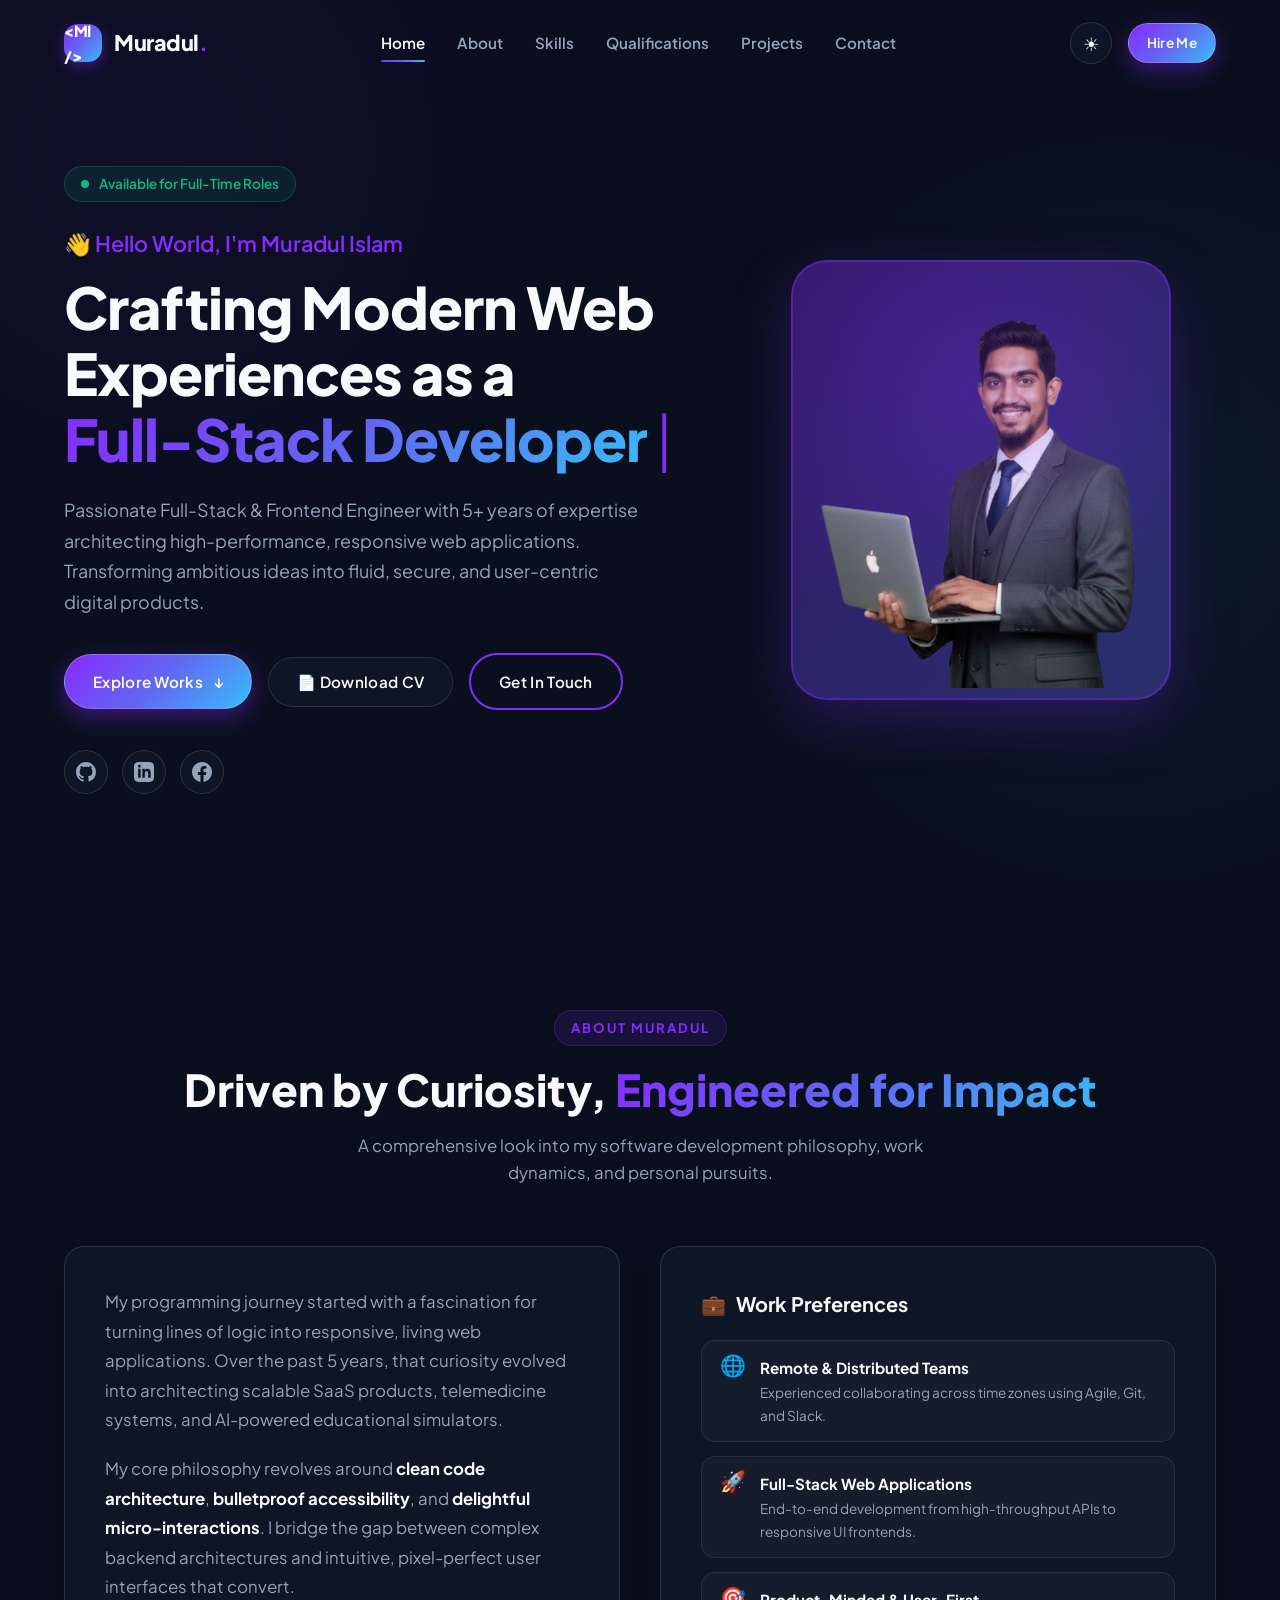
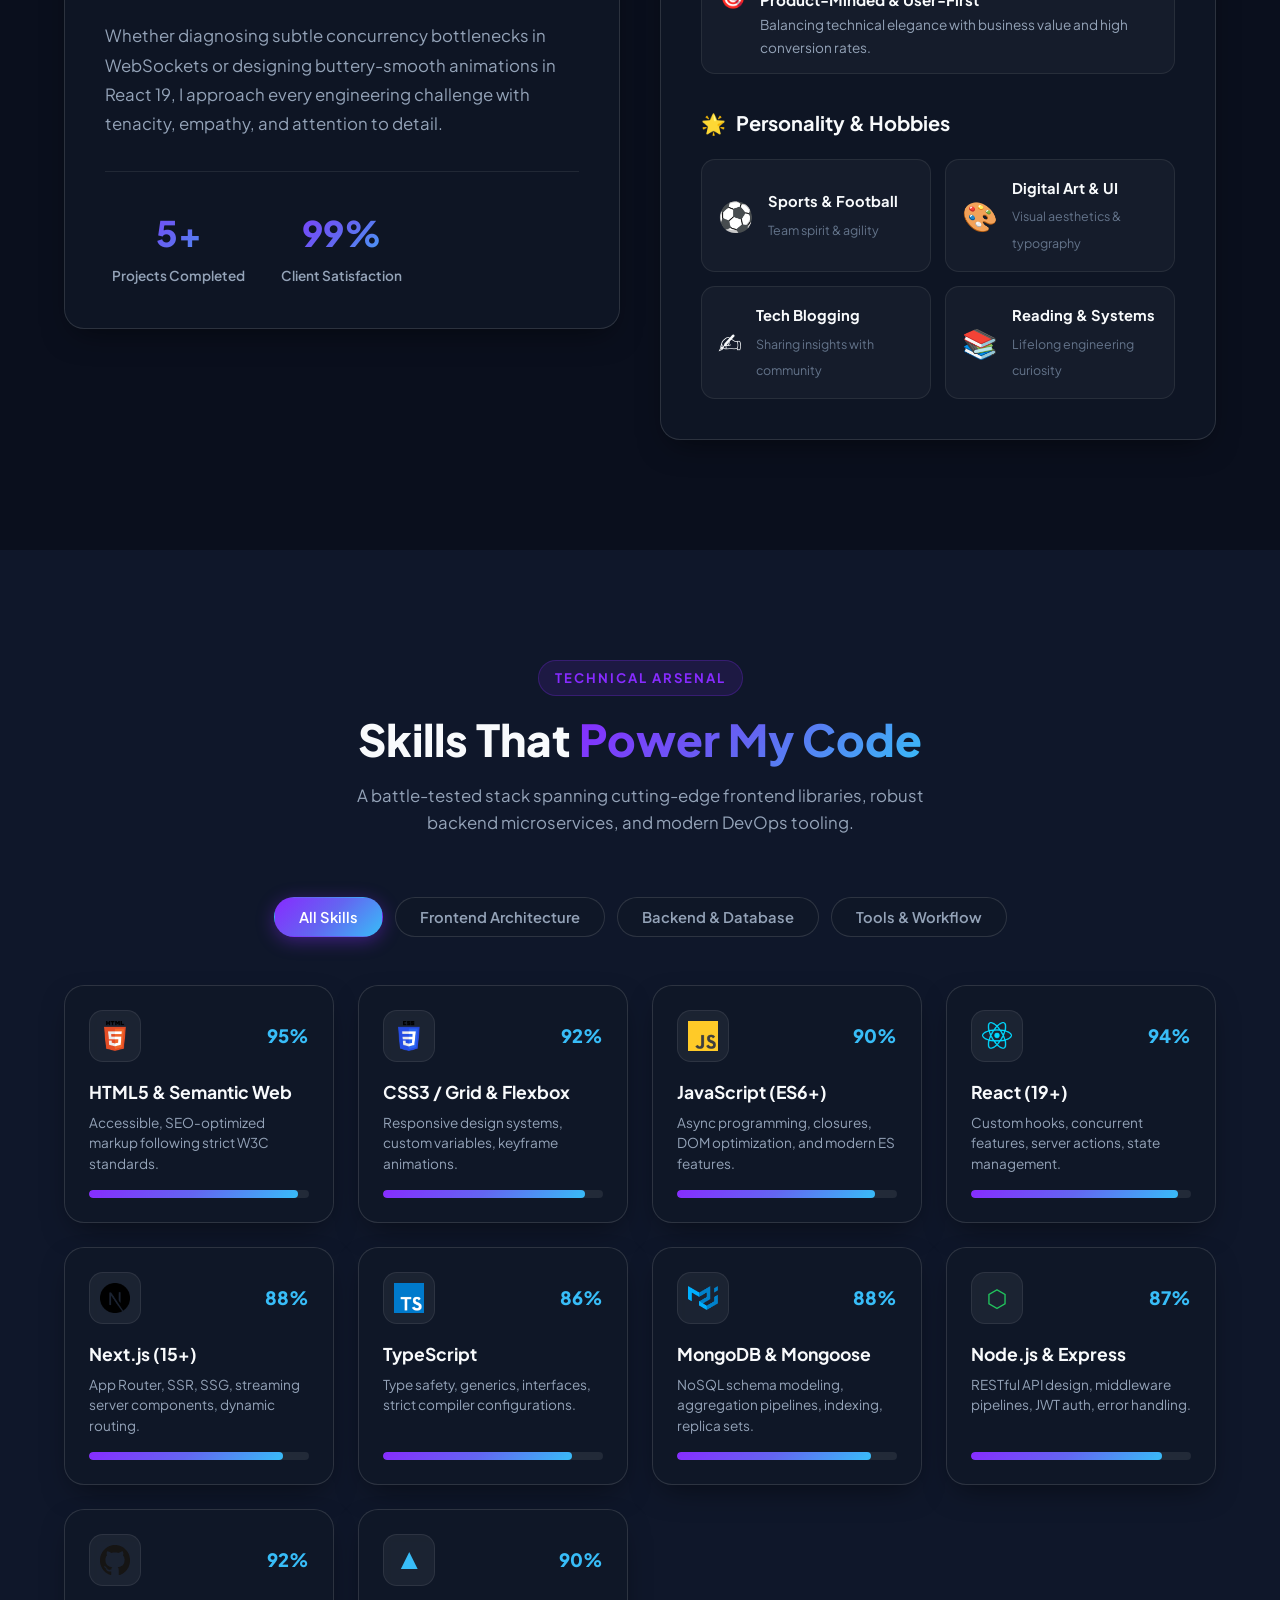
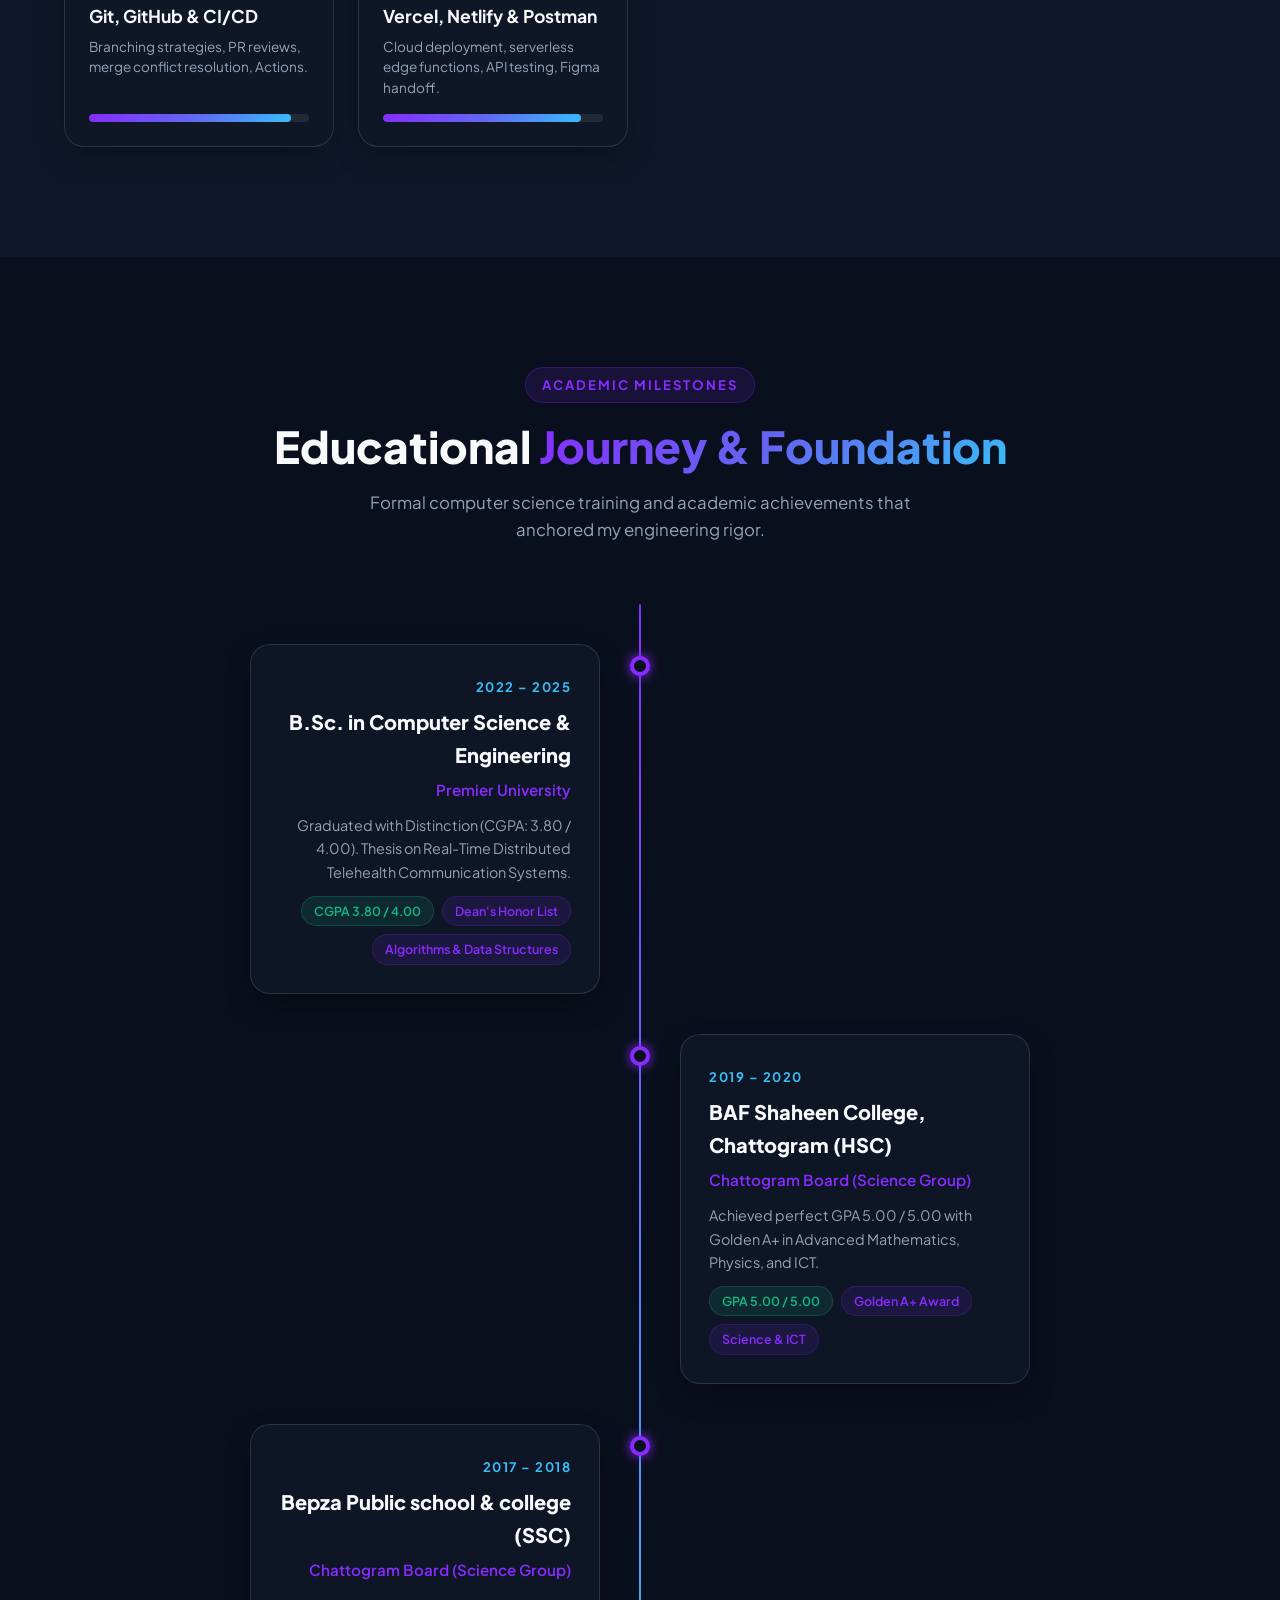
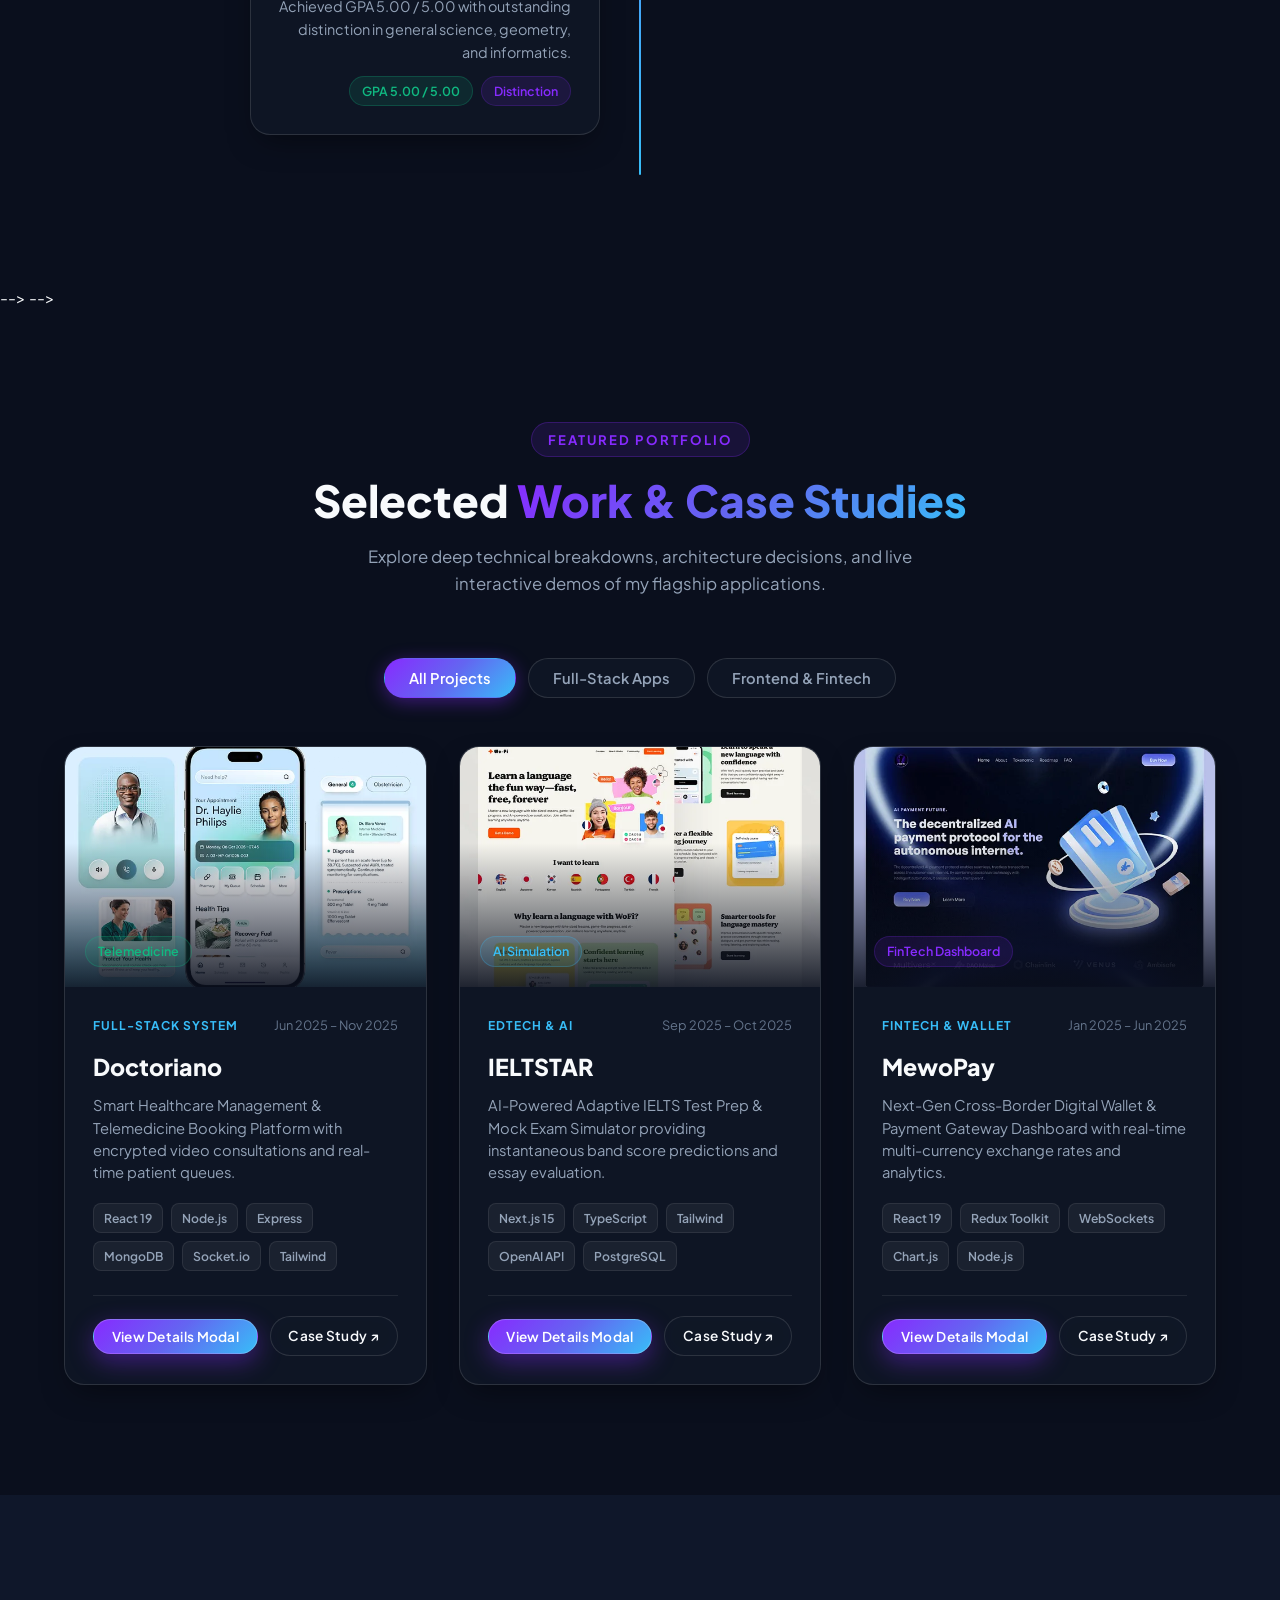
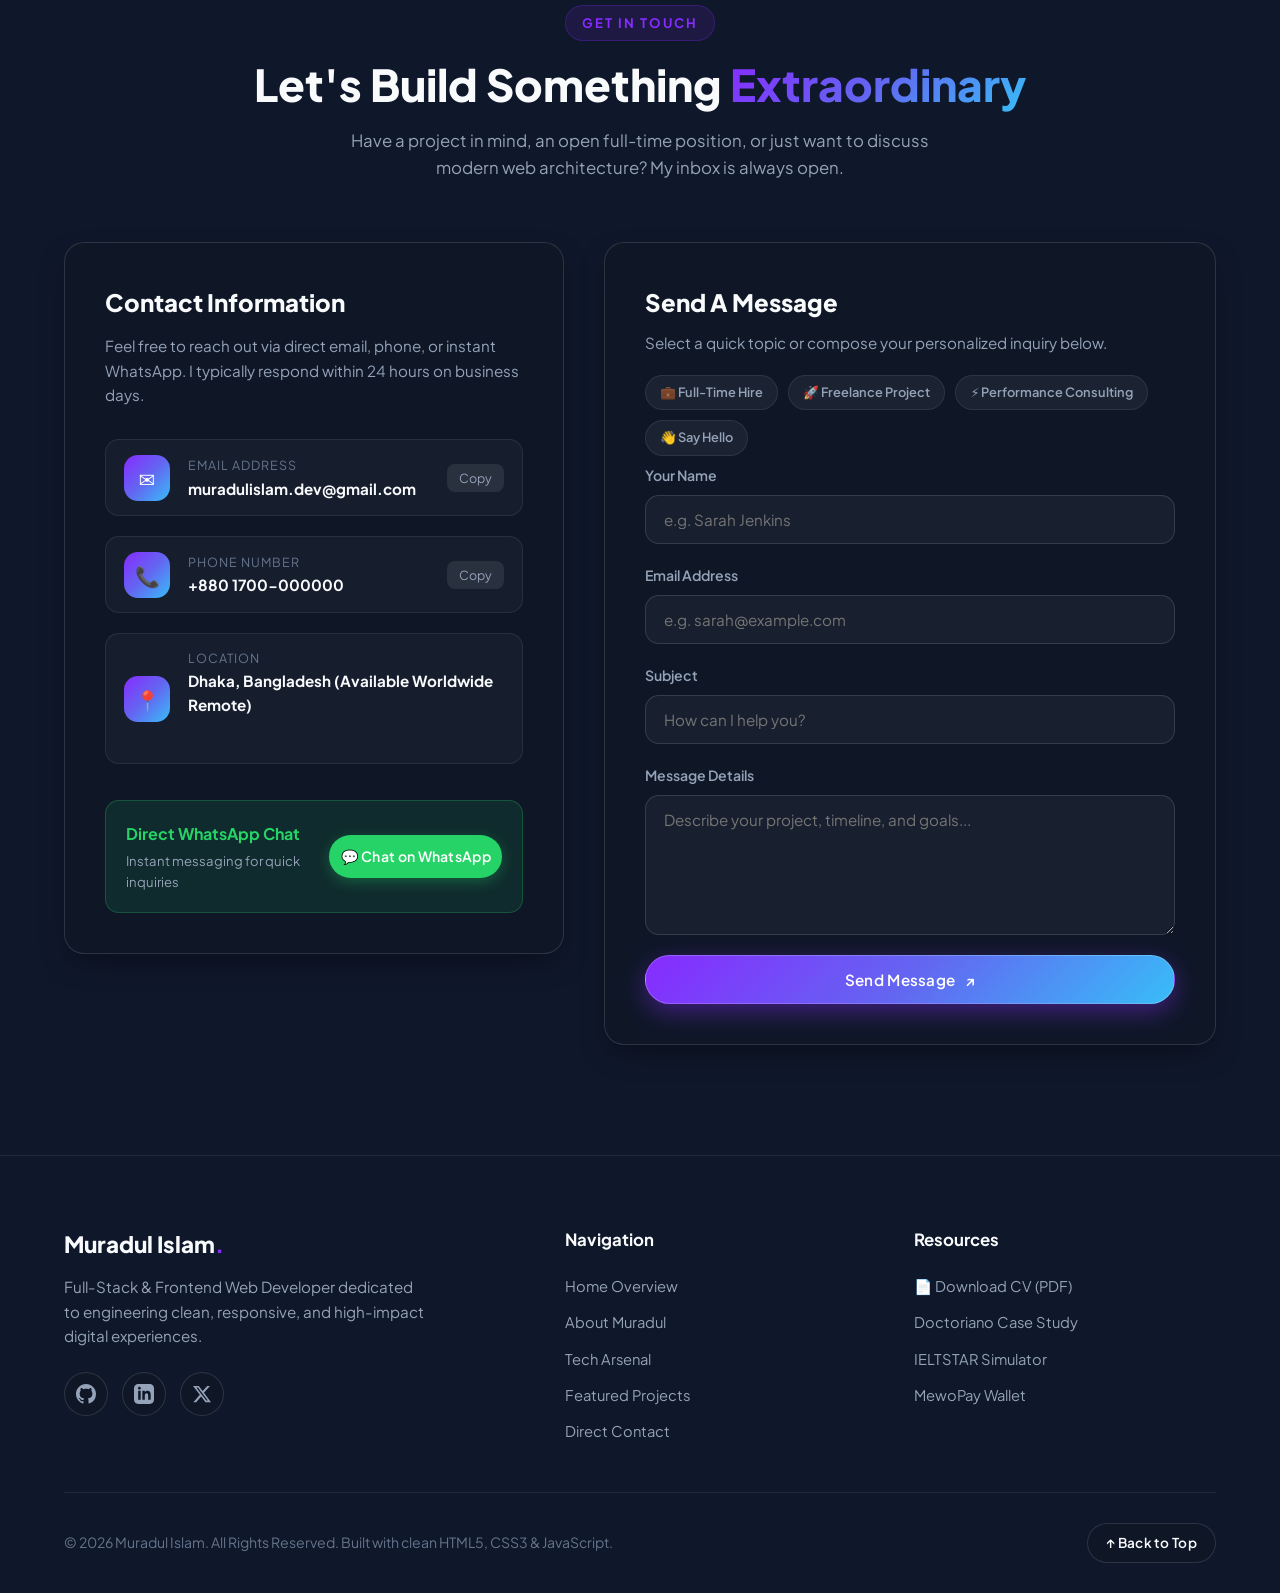
==== commit cc7b6dbe: "portfolio-2 updated" ====
--- a/index.html
+++ b/index.html
@@ -990,7 +990,7 @@
         <div class="footer-brand">
           <h4>Muradul Islam<span class="brand-dot">.</span></h4>
           <p>
-            Senior Full-Stack & Frontend Web Developer dedicated to engineering clean, responsive, and high-impact
+            Full-Stack & Frontend Web Developer dedicated to engineering clean, responsive, and high-impact
             digital experiences.
           </p>
           <div class="social-links">
